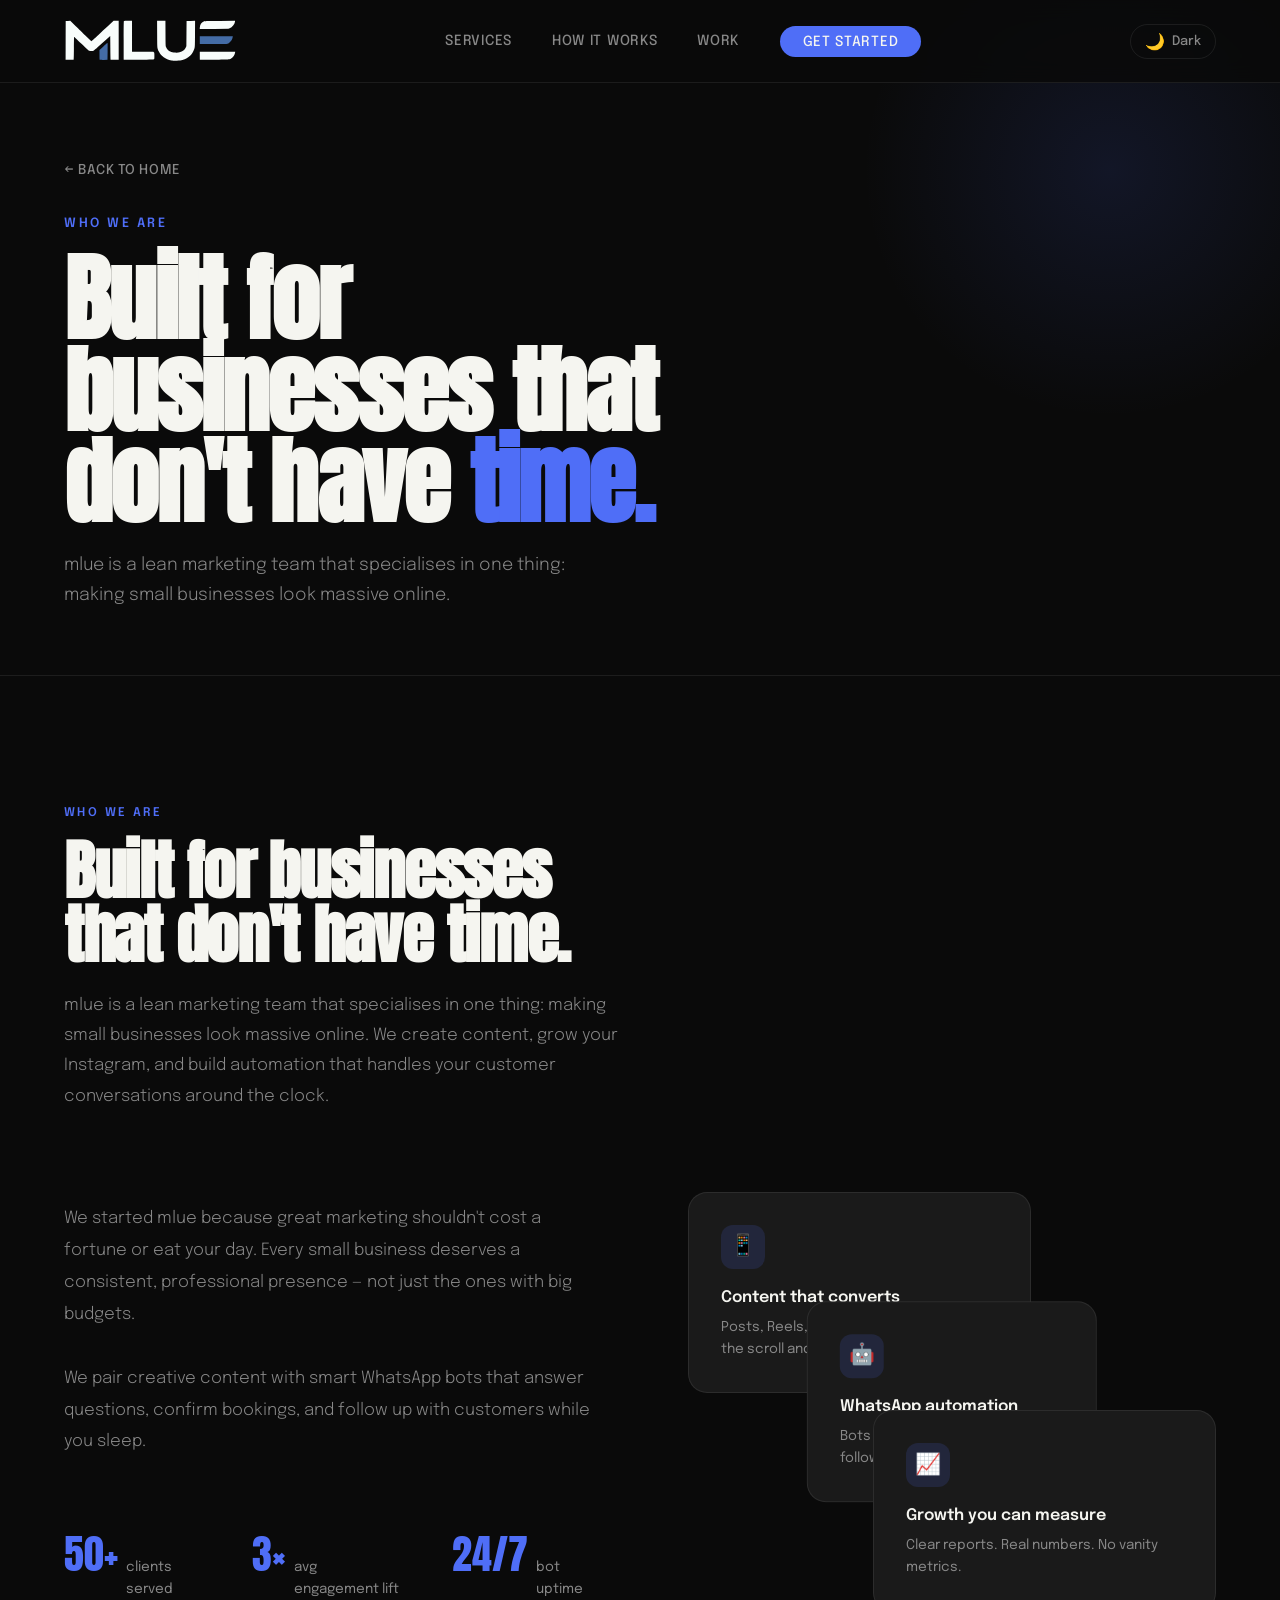
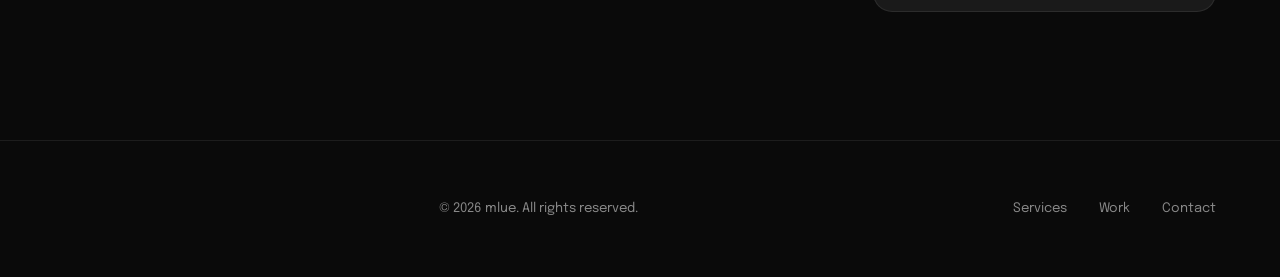
==== about.html @ 2f4639f9 "Add about page, split from home Add about page, split from home" ====
<!DOCTYPE html>
<html lang="en">
<head>
<meta charset="UTF-8">
<meta name="viewport" content="width=device-width, initial-scale=1.0">
<link rel="icon" type="image/svg+xml" href="[data-uri]">
<title>About — MLUE</title>
<style>

@import url('https://fonts.googleapis.com/css2?family=Anton&family=Epilogue:wght@300;400;500;600;700&display=swap');

*, *::before, *::after { box-sizing: border-box; margin: 0; padding: 0; }

:root {
  --bg: #0A0A0A;
  --blue: #4F6EF7;
  --blue-light: #7B93FF;
  --white: #F5F5F0;
  --grey: #888;
  --grey-dim: #1A1A1A;
  --border: rgba(255,255,255,0.08);
}

/* Light mode */
[data-theme="light"] {
  --bg: #F5F5F0;
  --blue: #3A5BD9;
  --blue-light: #5572F0;
  --white: #0A0A0A;
  --grey: #555;
  --grey-dim: #E8E8E2;
  --border: rgba(0,0,0,0.10);
}

/* Theme toggle button */
.theme-toggle {
  background: none;
  border: 1px solid var(--border);
  border-radius: 2rem;
  cursor: pointer;
  padding: 0.45rem 0.9rem;
  display: flex;
  align-items: center;
  gap: 0.4rem;
  color: var(--grey);
  font-size: 0.82rem;
  font-family: 'Epilogue', sans-serif;
  font-weight: 500;
  transition: all 0.2s;
  white-space: nowrap;
  flex-shrink: 0;
}
.theme-toggle:hover {
  color: var(--white);
  border-color: var(--grey);
}
.theme-toggle .toggle-icon { font-size: 1rem; }

html { scroll-behavior: smooth; }

body {
  background: var(--bg);
  color: var(--white);
  font-family: 'Epilogue', sans-serif;
  font-weight: 400;
  line-height: 1.6;
  overflow-x: hidden;
}

/* NAV */
nav {
  position: fixed; top: 0; left: 0; right: 0;
  z-index: 100;
  display: flex; align-items: center; justify-content: space-between;
  padding: 1.2rem 5vw;
  background: rgba(10,10,10,0.85);
  backdrop-filter: blur(12px);
  border-bottom: 1px solid var(--border);
  transition: all 0.3s;
}

.nav-logo {
  text-decoration: none;
  display: flex;
  align-items: center;
}

.nav-logo span { color: var(--blue); }

.logo-svg-wrap {
  height: 44px;
  width: auto;
  display: flex;
  align-items: center;
}

.logo-svg-wrap svg {
  height: 44px;
  width: auto;
  display: block;
}

/* Adapt logo color to theme */
[data-theme="light"] .logo-svg-wrap svg {
  color: #0A0A0A;
}

.nav-links {
  display: flex; gap: 2.5rem; list-style: none;
}

.nav-links a {
  color: var(--grey);
  text-decoration: none;
  font-size: 0.875rem;
  font-weight: 500;
  letter-spacing: 0.05em;
  text-transform: uppercase;
  transition: color 0.2s;
}

.nav-links a:hover { color: var(--white); }

.nav-cta {
  background: var(--blue);
  color: var(--white) !important;
  padding: 0.55rem 1.4rem;
  border-radius: 2rem;
  transition: background 0.2s, transform 0.2s !important;
}

.nav-cta:hover { background: var(--blue-light) !important; transform: translateY(-1px); }

/* HERO */
#hero {
  min-height: 100vh;
  display: flex; flex-direction: column;
  justify-content: center;
  padding: 0 5vw;
  padding-top: 6rem;
  position: relative;
  overflow: hidden;
}

.hero-eyebrow {
  font-size: 0.8rem;
  font-weight: 600;
  letter-spacing: 0.2em;
  text-transform: uppercase;
  color: var(--blue);
  margin-bottom: 1.5rem;
  opacity: 0;
  transform: translateY(20px);
  animation: fadeUp 0.6s 0.2s forwards;
}

.hero-title {
  font-family: 'Anton', sans-serif;
  font-size: clamp(4rem, 12vw, 10rem);
  line-height: 0.9;
  letter-spacing: -0.02em;
  margin-bottom: 2rem;
}

.hero-title .line {
  display: block;
  opacity: 0;
  transform: translateY(40px);
}

.hero-title .line:nth-child(1) { animation: fadeUp 0.7s 0.3s forwards; }
.hero-title .line:nth-child(2) { animation: fadeUp 0.7s 0.45s forwards; }
.hero-title .line:nth-child(3) { animation: fadeUp 0.7s 0.6s forwards; }

.hero-title .blue { color: var(--blue); }

.hero-sub {
  max-width: 480px;
  color: var(--grey);
  font-size: 1.1rem;
  font-weight: 300;
  line-height: 1.7;
  margin-bottom: 3rem;
  opacity: 0;
  transform: translateY(20px);
  animation: fadeUp 0.7s 0.75s forwards;
}

.hero-actions {
  display: flex; gap: 1rem; flex-wrap: wrap;
  opacity: 0;
  transform: translateY(20px);
  animation: fadeUp 0.7s 0.9s forwards;
}

.btn-primary {
  background: var(--blue);
  color: var(--white);
  padding: 1rem 2.2rem;
  border-radius: 3rem;
  text-decoration: none;
  font-weight: 600;
  font-size: 0.95rem;
  transition: background 0.2s, transform 0.2s, box-shadow 0.2s;
}

.btn-primary:hover {
  background: var(--blue-light);
  transform: translateY(-2px);
  box-shadow: 0 8px 30px rgba(79,110,247,0.4);
}

.btn-secondary {
  color: var(--white);
  padding: 1rem 2.2rem;
  border: 1px solid var(--border);
  border-radius: 3rem;
  text-decoration: none;
  font-weight: 500;
  font-size: 0.95rem;
  transition: border-color 0.2s, transform 0.2s;
}

.btn-secondary:hover { border-color: var(--grey); transform: translateY(-2px); }

/* HERO BG */
.hero-orb {
  position: absolute;
  width: 600px; height: 600px;
  border-radius: 50%;
  background: radial-gradient(circle, rgba(79,110,247,0.15) 0%, transparent 70%);
  top: -100px; right: -100px;
  pointer-events: none;
  animation: pulse 6s ease-in-out infinite;
}

.hero-orb2 {
  position: absolute;
  width: 400px; height: 400px;
  border-radius: 50%;
  background: radial-gradient(circle, rgba(79,110,247,0.08) 0%, transparent 70%);
  bottom: 100px; left: 10vw;
  pointer-events: none;
  animation: pulse 8s ease-in-out infinite reverse;
}

.hero-scroll {
  position: absolute;
  bottom: 2.5rem;
  left: 5vw;
  display: flex; align-items: center; gap: 0.75rem;
  color: var(--grey);
  font-size: 0.75rem;
  letter-spacing: 0.15em;
  text-transform: uppercase;
  opacity: 0;
  animation: fadeUp 0.7s 1.2s forwards;
}

.scroll-line {
  width: 40px; height: 1px;
  background: var(--grey);
  animation: scrollLine 2s 1.5s ease-in-out infinite;
}

/* TICKER */
.ticker-wrap {
  background: var(--blue);
  padding: 0.9rem 0;
  overflow: hidden;
  white-space: nowrap;
}

.ticker-inner {
  display: inline-flex;
  animation: ticker 25s linear infinite;
}

.ticker-inner span {
  font-family: 'Anton', sans-serif;
  font-size: 1rem;
  letter-spacing: 0.1em;
  text-transform: uppercase;
  padding: 0 3rem;
  color: var(--white);
}

.ticker-inner span.dot { color: rgba(255,255,255,0.4); padding: 0; }

/* SECTIONS SHARED */
section {
  padding: 8rem 5vw;
}

.section-label {
  font-size: 0.75rem;
  letter-spacing: 0.2em;
  text-transform: uppercase;
  color: var(--blue);
  font-weight: 600;
  margin-bottom: 1rem;
}

.section-title {
  font-family: 'Anton', sans-serif;
  font-size: clamp(2.5rem, 5vw, 4.5rem);
  line-height: 1;
  letter-spacing: -0.02em;
  margin-bottom: 1.5rem;
}

.section-sub {
  color: var(--grey);
  font-size: 1.05rem;
  font-weight: 300;
  max-width: 560px;
  line-height: 1.8;
}

/* ABOUT */
#about {
  border-top: 1px solid var(--border);
}

.about-grid {
  display: grid;
  grid-template-columns: 1fr 1fr;
  gap: 6rem;
  align-items: center;
  margin-top: 5rem;
}

.about-visual {
  position: relative;
  height: 420px;
}

.about-card {
  position: absolute;
  background: var(--grey-dim);
  border: 1px solid var(--border);
  border-radius: 1.2rem;
  padding: 2rem;
  transition: transform 0.3s;
}

.about-card:hover { transform: translateY(-4px); }

.about-card.card-1 { top: 0; left: 0; width: 65%; }
.about-card.card-2 { bottom: 0; right: 0; width: 65%; }
.about-card.card-3 { top: 50%; left: 50%; transform: translate(-50%, -50%); width: 55%; }

.card-icon {
  width: 44px; height: 44px;
  background: rgba(79,110,247,0.15);
  border-radius: 0.75rem;
  display: flex; align-items: center; justify-content: center;
  margin-bottom: 1rem;
  font-size: 1.3rem;
}

.card-title {
  font-weight: 600;
  font-size: 1rem;
  margin-bottom: 0.4rem;
}

.card-text {
  color: var(--grey);
  font-size: 0.85rem;
  line-height: 1.6;
}

.about-stat {
  display: flex; gap: 0.5rem; align-items: baseline;
  margin-top: 1rem;
}

.stat-num {
  font-family: 'Anton', sans-serif;
  font-size: 2.5rem;
  color: var(--blue);
}

.stat-label { color: var(--grey); font-size: 0.85rem; }

/* SERVICES */
#services {
  border-top: 1px solid var(--border);
  background: var(--grey-dim);
}

.services-grid {
  display: grid;
  grid-template-columns: repeat(3, 1fr);
  gap: 1.5px;
  margin-top: 4rem;
  border: 1.5px solid var(--border);
  border-radius: 1.5rem;
  overflow: hidden;
}

.service-card {
  background: var(--bg);
  padding: 3rem 2.5rem;
  border-right: 1px solid var(--border);
  border-bottom: 1px solid var(--border);
  transition: background 0.3s;
  cursor: default;
}

.service-card:hover { background: rgba(79,110,247,0.05); }
.service-card:nth-child(3n) { border-right: none; }
.service-card:nth-child(4), .service-card:nth-child(5), .service-card:nth-child(6) { border-bottom: none; }

.service-num {
  font-family: 'Anton', sans-serif;
  font-size: 1rem;
  color: var(--blue);
  margin-bottom: 1.5rem;
  opacity: 0.6;
}

.service-icon { font-size: 2rem; margin-bottom: 1.2rem; display: block; }

.service-title {
  font-weight: 700;
  font-size: 1.2rem;
  margin-bottom: 0.75rem;
  line-height: 1.3;
}

.service-desc {
  color: var(--grey);
  font-size: 0.9rem;
  line-height: 1.7;
}

.service-tag {
  display: inline-block;
  margin-top: 1.5rem;
  font-size: 0.75rem;
  color: var(--blue);
  font-weight: 600;
  letter-spacing: 0.08em;
  text-transform: uppercase;
  border: 1px solid rgba(79,110,247,0.3);
  padding: 0.3rem 0.8rem;
  border-radius: 2rem;
}

/* HOW IT WORKS */
#process {
  border-top: 1px solid var(--border);
}

.process-steps {
  margin-top: 5rem;
  display: flex;
  flex-direction: column;
  gap: 0;
}

.process-step {
  display: grid;
  grid-template-columns: 80px 1fr 1fr;
  gap: 3rem;
  align-items: start;
  padding: 3rem 0;
  border-bottom: 1px solid var(--border);
  transition: background 0.2s;
}

.process-step:hover { background: rgba(255,255,255,0.01); }

.step-num {
  font-family: 'Anton', sans-serif;
  font-size: 3.5rem;
  color: rgba(79,110,247,0.2);
  line-height: 1;
}

.step-title {
  font-weight: 700;
  font-size: 1.3rem;
  margin-bottom: 0.5rem;
  padding-top: 0.4rem;
}

.step-sub { color: var(--grey); font-size: 0.9rem; line-height: 1.7; }

/* PORTFOLIO */
#portfolio {
  border-top: 1px solid var(--border);
  background: var(--grey-dim);
}

.portfolio-grid {
  display: grid;
  grid-template-columns: 2fr 1fr;
  gap: 1.5rem;
  margin-top: 4rem;
}

.portfolio-grid .col-right {
  display: grid;
  grid-template-rows: 1fr 1fr;
  gap: 1.5rem;
}

.portfolio-item {
  border-radius: 1.2rem;
  overflow: hidden;
  position: relative;
  cursor: pointer;
  background: var(--bg);
  border: 1px solid var(--border);
}

.portfolio-item .inner {
  padding: 2.5rem;
  height: 100%;
  display: flex;
  flex-direction: column;
  justify-content: flex-end;
  min-height: 280px;
}

.portfolio-item.big .inner { min-height: 400px; }

.portfolio-bg {
  position: absolute;
  inset: 0;
  background: linear-gradient(135deg, rgba(79,110,247,0.12) 0%, transparent 60%);
  transition: opacity 0.3s;
}

.portfolio-item:hover .portfolio-bg { opacity: 1.5; }

.portfolio-tag {
  font-size: 0.72rem;
  letter-spacing: 0.15em;
  text-transform: uppercase;
  color: var(--blue);
  font-weight: 600;
  margin-bottom: 0.75rem;
  position: relative;
}

.portfolio-name {
  font-weight: 700;
  font-size: 1.25rem;
  position: relative;
  line-height: 1.3;
}

.portfolio-name-sm {
  font-weight: 600;
  font-size: 1rem;
  position: relative;
  line-height: 1.3;
}

.portfolio-result {
  margin-top: 0.5rem;
  color: var(--grey);
  font-size: 0.85rem;
  position: relative;
}

.emoji-bg {
  position: absolute;
  top: 2rem; right: 2rem;
  font-size: 4rem;
  opacity: 0.15;
  transition: opacity 0.3s, transform 0.3s;
}

.portfolio-item:hover .emoji-bg { opacity: 0.25; transform: scale(1.1) rotate(-5deg); }

/* TESTIMONIALS */
#testimonials {
  border-top: 1px solid var(--border);
}

.testimonials-grid {
  display: grid;
  grid-template-columns: repeat(3, 1fr);
  gap: 1.5rem;
  margin-top: 4rem;
}

.testimonial-card {
  background: var(--grey-dim);
  border: 1px solid var(--border);
  border-radius: 1.2rem;
  padding: 2.5rem;
  transition: transform 0.3s, border-color 0.3s;
}

.testimonial-card:hover {
  transform: translateY(-4px);
  border-color: rgba(79,110,247,0.3);
}

.stars { color: var(--blue); font-size: 1.1rem; margin-bottom: 1.5rem; letter-spacing: 0.1em; }

.testimonial-text {
  color: var(--white);
  font-size: 0.95rem;
  line-height: 1.8;
  margin-bottom: 2rem;
  font-weight: 300;
}

.testimonial-author { display: flex; align-items: center; gap: 1rem; }

.author-avatar {
  width: 44px; height: 44px;
  border-radius: 50%;
  background: rgba(79,110,247,0.2);
  display: flex; align-items: center; justify-content: center;
  font-size: 1.1rem;
  font-weight: 700;
  color: var(--blue);
  font-family: 'Anton', sans-serif;
  flex-shrink: 0;
}

.author-name { font-weight: 600; font-size: 0.9rem; }
.author-biz { color: var(--grey); font-size: 0.8rem; }

/* CTA */
#cta {
  border-top: 1px solid var(--border);
  background: var(--grey-dim);
  text-align: center;
  padding: 10rem 5vw;
}

.cta-title {
  font-family: 'Anton', sans-serif;
  font-size: clamp(3rem, 7vw, 6.5rem);
  line-height: 0.95;
  letter-spacing: -0.02em;
  margin-bottom: 2rem;
}

.cta-title .blue { color: var(--blue); }

.cta-sub {
  color: var(--grey);
  font-size: 1.1rem;
  max-width: 480px;
  margin: 0 auto 3rem;
  line-height: 1.7;
  font-weight: 300;
}

.cta-actions { display: flex; gap: 1rem; justify-content: center; flex-wrap: wrap; }

/* CONTACT STRIP */
#contact {
  border-top: 1px solid var(--border);
  display: grid;
  grid-template-columns: 1fr 1fr 1fr;
  gap: 0;
  padding: 0;
}

.contact-item {
  padding: 3.5rem 5vw;
  border-right: 1px solid var(--border);
  transition: background 0.2s;
  text-decoration: none;
  color: inherit;
  display: block;
}

.contact-item:hover { background: rgba(79,110,247,0.05); }
.contact-item:last-child { border-right: none; }

.contact-label {
  font-size: 0.72rem;
  letter-spacing: 0.2em;
  text-transform: uppercase;
  color: var(--grey);
  font-weight: 600;
  margin-bottom: 0.75rem;
}

.contact-val {
  font-size: 1.1rem;
  font-weight: 600;
  color: var(--white);
  transition: color 0.2s;
}

.contact-item:hover .contact-val { color: var(--blue); }

/* FOOTER */
footer {
  padding: 3rem 5vw;
  border-top: 1px solid var(--border);
  display: flex;
  justify-content: space-between;
  align-items: center;
  flex-wrap: wrap;
  gap: 1rem;
}

.footer-logo {
  display: flex;
  align-items: center;
}

.footer-copy { color: var(--grey); font-size: 0.82rem; }

.footer-links { display: flex; gap: 2rem; }

.footer-links a {
  color: var(--grey);
  text-decoration: none;
  font-size: 0.82rem;
  transition: color 0.2s;
}

.footer-links a:hover { color: var(--white); }

/* ANIMATIONS */
@keyframes fadeUp {
  to { opacity: 1; transform: translateY(0); }
}

@keyframes pulse {
  0%, 100% { transform: scale(1); opacity: 1; }
  50% { transform: scale(1.05); opacity: 0.7; }
}

@keyframes ticker {
  0% { transform: translateX(0); }
  100% { transform: translateX(-50%); }
}

@keyframes scrollLine {
  0%, 100% { width: 40px; opacity: 1; }
  50% { width: 70px; opacity: 0.5; }
}

/* SCROLL REVEAL */
.reveal {
  opacity: 0;
  transform: translateY(30px);
  transition: opacity 0.7s ease, transform 0.7s ease;
}

.reveal.visible {
  opacity: 1;
  transform: translateY(0);
}

.reveal-delay-1 { transition-delay: 0.1s; }
.reveal-delay-2 { transition-delay: 0.2s; }
.reveal-delay-3 { transition-delay: 0.3s; }
.reveal-delay-4 { transition-delay: 0.4s; }

/* MOBILE */
@media (max-width: 768px) {
  .nav-links { display: none; }
  .about-grid { grid-template-columns: 1fr; }
  .about-visual { display: none; }
  .services-grid { grid-template-columns: 1fr; }
  .service-card { border-right: none; }
  .process-step { grid-template-columns: 50px 1fr; }
  .process-step > div:last-child { display: none; }
  .portfolio-grid { grid-template-columns: 1fr; }
  .testimonials-grid { grid-template-columns: 1fr; }
  #contact { grid-template-columns: 1fr; }
  .contact-item { border-right: none; border-bottom: 1px solid var(--border); }
  footer { flex-direction: column; align-items: flex-start; }
}


/* About page hero */
.about-page-hero {
  min-height: 40vh;
  display: flex;
  flex-direction: column;
  justify-content: center;
  padding: 10rem 5vw 4rem;
  position: relative;
  overflow: hidden;
}
.about-page-hero .hero-orb {
  position: absolute;
  width: 500px; height: 500px;
  border-radius: 50%;
  background: radial-gradient(circle, rgba(79,110,247,0.12) 0%, transparent 70%);
  top: -80px; right: -80px;
  pointer-events: none;
  animation: pulse 6s ease-in-out infinite;
}
.about-page-eyebrow {
  font-size: 0.8rem;
  font-weight: 600;
  letter-spacing: 0.2em;
  text-transform: uppercase;
  color: var(--blue);
  margin-bottom: 1.2rem;
}
.about-page-title {
  font-family: 'Anton', sans-serif;
  font-size: clamp(3rem, 8vw, 6rem);
  line-height: 0.95;
  letter-spacing: -0.02em;
  margin-bottom: 1.5rem;
}
.about-page-sub {
  color: var(--grey);
  font-size: 1.1rem;
  font-weight: 300;
  max-width: 520px;
  line-height: 1.7;
}
/* Back link */
.back-link {
  display: inline-flex;
  align-items: center;
  gap: 0.5rem;
  color: var(--grey);
  font-size: 0.85rem;
  font-weight: 500;
  text-decoration: none;
  letter-spacing: 0.04em;
  text-transform: uppercase;
  transition: color 0.2s;
  margin-bottom: 2rem;
}
.back-link:hover { color: var(--white); }

</style>
</head>
<body>

<!-- NAV -->
<nav>
  <a href="index.html" class="nav-logo"><div class="logo-svg-wrap"><svg style="color:#f8fdfb;" xmlns="http://www.w3.org/2000/svg" xmlns:xlink="http://www.w3.org/1999/xlink" zoomAndPan="magnify" viewBox="88 468 634 162" preserveAspectRatio="xMidYMid meet" version="1.0"><path fill="currentColor" d="M 483.695312 620.753906 C 461.484375 616.179688 445.511719 604.699219 437.359375 587.480469 C 431.121094 574.417969 431.285156 576.332031 430.953125 522.84375 L 430.703125 474.761719 L 461.484375 474.761719 L 461.734375 520.761719 C 461.980469 564.105469 462.148438 566.933594 463.644531 570.675781 C 467.304688 579.578125 474.460938 586.398438 483.363281 589.5625 C 490.683594 592.140625 506.65625 592.804688 513.5625 590.808594 C 525.207031 587.480469 532.113281 582.070312 536.355469 573.007812 L 538.519531 568.347656 L 538.933594 521.757812 L 539.347656 475.171875 L 554.988281 474.921875 L 570.628906 474.757812 L 570.382812 522.757812 C 570.050781 569.675781 570.050781 571.003906 568.21875 576.914062 C 561.644531 598.625 547.503906 612.1875 524.292969 619.171875 C 517.808594 621.085938 515.144531 621.417969 503.164062 621.667969 C 493.597656 621.835938 487.6875 621.585938 483.699219 620.753906 Z M 483.695312 620.753906 " fill-opacity="1" fill-rule="nonzero"/><path fill="currentColor" d="M 108.175781 618.011719 L 93.867188 617.84375 L 94.03125 546.46875 L 94.28125 475.175781 L 102.683594 474.925781 L 111.003906 474.679688 L 126.808594 489.902344 C 135.460938 498.21875 152.933594 515.109375 165.574219 527.421875 L 188.703125 549.796875 L 190.949219 547.964844 C 192.277344 546.96875 201.84375 538.230469 212.410156 528.5 C 222.890625 518.765625 240.359375 502.628906 251.09375 492.726562 L 270.644531 474.761719 L 289.363281 474.761719 L 289.363281 617.84375 L 274.804688 617.84375 C 266.820312 617.84375 259.996094 617.925781 259.664062 618.09375 C 259.25 618.175781 258.832031 598.542969 258.582031 574.417969 L 258.167969 530.660156 L 240.699219 546.46875 C 206.59375 577.414062 199.9375 583.15625 196.609375 584.652344 C 192.199219 586.648438 185.128906 586.648438 180.554688 584.570312 C 178.222656 583.492188 168.742188 574.921875 151.355469 557.949219 C 137.210938 544.222656 125.398438 532.992188 125.148438 532.992188 C 124.902344 532.992188 124.570312 552.125 124.484375 575.585938 C 124.316406 603.203125 123.902344 618.175781 123.402344 618.175781 C 122.988281 618.257812 116.082031 618.175781 108.179688 618.011719 Z M 108.175781 618.011719 " fill-opacity="1" fill-rule="nonzero"/><path fill="currentColor" d="M 307.996094 617.929688 C 307.832031 617.761719 307.664062 585.902344 307.664062 547.132812 C 307.664062 493.480469 307.910156 476.507812 308.664062 475.757812 C 309.328125 475.09375 313.988281 474.761719 324.050781 474.761719 L 338.445312 474.761719 L 338.445312 588.730469 L 416.726562 588.730469 L 418.722656 590.808594 C 420.71875 592.71875 420.800781 593.21875 420.800781 603.953125 C 420.800781 613.601562 420.632812 615.265625 419.300781 616.429688 C 417.972656 617.597656 412.066406 617.761719 363.066406 618.011719 C 332.953125 618.175781 308.160156 618.09375 307.992188 617.929688 Z M 307.996094 617.929688 " fill-opacity="1" fill-rule="nonzero"/><path fill="currentColor" d="M 588.347656 617.929688 C 588.179688 617.761719 588.015625 611.109375 588.015625 603.121094 L 588.015625 588.730469 L 718.371094 588.730469 L 717.625 593.054688 C 716.125 601.042969 711.300781 608.445312 704.644531 612.855469 C 697.160156 617.847656 697.324219 617.761719 640.589844 618.015625 C 612.054688 618.179688 588.511719 618.097656 588.347656 617.933594 Z M 588.347656 617.929688 " fill-opacity="1" fill-rule="nonzero"/><path fill="currentColor" d="M 588.179688 498.300781 C 588.761719 488.320312 593.585938 481 602.15625 476.925781 C 605.820312 475.179688 606.898438 475.179688 661.972656 474.925781 L 718.042969 474.679688 L 717.542969 478.507812 C 716.210938 487.824219 707.476562 498.558594 697.992188 502.382812 L 693.25 504.292969 L 640.507812 504.542969 L 587.765625 504.789062 Z M 588.179688 498.300781 " fill-opacity="1" fill-rule="nonzero"/><path fill="#446ca6" d="M 219.234375 618.175781 C 218.902344 617.84375 218.652344 609.609375 218.652344 599.957031 L 218.652344 582.324219 L 227.136719 574.503906 C 241.863281 560.859375 247.101562 556.285156 248.101562 556.285156 C 248.765625 556.285156 248.933594 564.601562 248.601562 587.230469 L 248.1875 618.261719 L 233.960938 618.511719 C 226.222656 618.589844 219.570312 618.429688 219.238281 618.175781 Z M 219.234375 618.175781 " fill-opacity="1" fill-rule="nonzero"/><path fill="#446ca6" d="M 588.015625 545.882812 L 588.015625 531.328125 L 709.636719 531.328125 L 709.058594 535.320312 C 708.808594 537.484375 707.644531 541.226562 706.480469 543.722656 C 703.816406 549.546875 695.332031 557.949219 690.503906 559.445312 C 687.925781 560.195312 674.699219 560.445312 637.511719 560.445312 L 588.015625 560.445312 Z M 588.015625 545.882812 " fill-opacity="1" fill-rule="nonzero"/></svg></div></a>
  <ul class="nav-links">
    <li><a href="index.html#services">Services</a></li>
    <li><a href="index.html#process">How it works</a></li>
    <li><a href="index.html#portfolio">Work</a></li>
    <li><a href="index.html#contact" class="nav-cta">Get started</a></li>
  </ul>
  <button class="theme-toggle" onclick="toggleTheme()" id="themeToggle">
    <span class="toggle-icon">🌙</span><span class="toggle-label">Dark</span>
  </button>
</nav>

<!-- ABOUT PAGE HERO -->
<div class="about-page-hero">
  <div class="hero-orb"></div>
  <a href="index.html" class="back-link">← Back to home</a>
  <p class="about-page-eyebrow">Who we are</p>
  <h1 class="about-page-title">Built for<br>businesses that<br>don't have <span style="color:var(--blue)">time.</span></h1>
  <p class="about-page-sub">mlue is a lean marketing team that specialises in one thing: making small businesses look massive online.</p>
</div>

<!-- ABOUT CONTENT -->
<section id="about">
  <p class="section-label reveal">Who we are</p>
  <h2 class="section-title reveal reveal-delay-1">Built for businesses<br>that don't have time.</h2>
  <p class="section-sub reveal reveal-delay-2">mlue is a lean marketing team that specialises in one thing: making small businesses look massive online. We create content, grow your Instagram, and build automation that handles your customer conversations around the clock.</p>

  <div class="about-grid">
    <div class="about-text reveal">
      <p style="color: var(--grey); line-height: 1.9; font-weight: 300; font-size: 1.05rem; margin-bottom: 2rem;">We started mlue because great marketing shouldn't cost a fortune or eat your day. Every small business deserves a consistent, professional presence — not just the ones with big budgets.</p>
      <p style="color: var(--grey); line-height: 1.9; font-weight: 300; font-size: 1.05rem;">We pair creative content with smart WhatsApp bots that answer questions, confirm bookings, and follow up with customers while you sleep.</p>
      <div style="display: flex; gap: 3rem; margin-top: 3rem;">
        <div class="about-stat">
          <span class="stat-num">50+</span>
          <span class="stat-label">clients served</span>
        </div>
        <div class="about-stat">
          <span class="stat-num">3×</span>
          <span class="stat-label">avg engagement lift</span>
        </div>
        <div class="about-stat">
          <span class="stat-num">24/7</span>
          <span class="stat-label">bot uptime</span>
        </div>
      </div>
    </div>

    <div class="about-visual reveal reveal-delay-2">
      <div class="about-card card-1">
        <div class="card-icon">📱</div>
        <div class="card-title">Content that converts</div>
        <div class="card-text">Posts, Reels, and Stories crafted to stop the scroll and drive real action.</div>
      </div>
      <div class="about-card card-3">
        <div class="card-icon">🤖</div>
        <div class="card-title">WhatsApp automation</div>
        <div class="card-text">Bots that book, answer, and follow up — automatically.</div>
      </div>
      <div class="about-card card-2">
        <div class="card-icon">📈</div>
        <div class="card-title">Growth you can measure</div>
        <div class="card-text">Clear reports. Real numbers. No vanity metrics.</div>
      </div>
    </div>
  </div>
</section>

<!-- FOOTER -->
<footer>
  <div class="footer-logo"><div style="height:40px;width:auto;display:flex;align-items:center;color:var(--white)">
    <a href="index.html" style="display:flex;align-items:center;">
      <svg style="color:#f8fdfb;" xmlns="http://www.w3.org/2000/svg" xmlns:xlink="http://www.w3.org/1999/xlink" zoomAndPan="magnify" viewBox="88 468 634 162" preserveAspectRatio="xMidYMid meet" version="1.0"><path fill="currentColor" d="M 483.695312 620.753906 C 461.484375 616.179688 445.511719 604.699219 437.359375 587.480469 C 431.121094 574.417969 431.285156 576.332031 430.953125 522.84375 L 430.703125 474.761719 L 461.484375 474.761719 L 461.734375 520.761719 C 461.980469 564.105469 462.148438 566.933594 463.644531 570.675781 C 467.304688 579.578125 474.460938 586.398438 483.363281 589.5625 C 490.683594 592.140625 506.65625 592.804688 513.5625 590.808594 C 525.207031 587.480469 532.113281 582.070312 536.355469 573.007812 L 538.519531 568.347656 L 538.933594 521.757812 L 539.347656 475.171875 L 554.988281 474.921875 L 570.628906 474.757812 L 570.382812 522.757812 C 570.050781 569.675781 570.050781 571.003906 568.21875 576.914062 C 561.644531 598.625 547.503906 612.1875 524.292969 619.171875 C 517.808594 621.085938 515.144531 621.417969 503.164062 621.667969 C 493.597656 621.835938 487.6875 621.585938 483.699219 620.753906 Z M 483.695312 620.753906 " fill-opacity="1" fill-rule="nonzero"/><path fill="currentColor" d="M 108.175781 618.011719 L 93.867188 617.84375 L 94.03125 546.46875 L 94.28125 475.175781 L 102.683594 474.925781 L 111.003906 474.679688 L 126.808594 489.902344 C 135.460938 498.21875 152.933594 515.109375 165.574219 527.421875 L 188.703125 549.796875 L 190.949219 547.964844 C 192.277344 546.96875 201.84375 538.230469 212.410156 528.5 C 222.890625 518.765625 240.359375 502.628906 251.09375 492.726562 L 270.644531 474.761719 L 289.363281 474.761719 L 289.363281 617.84375 L 274.804688 617.84375 C 266.820312 617.84375 259.996094 617.925781 259.664062 618.09375 C 259.25 618.175781 258.832031 598.542969 258.582031 574.417969 L 258.167969 530.660156 L 240.699219 546.46875 C 206.59375 577.414062 199.9375 583.15625 196.609375 584.652344 C 192.199219 586.648438 185.128906 586.648438 180.554688 584.570312 C 178.222656 583.492188 168.742188 574.921875 151.355469 557.949219 C 137.210938 544.222656 125.398438 532.992188 125.148438 532.992188 C 124.902344 532.992188 124.570312 552.125 124.484375 575.585938 C 124.316406 603.203125 123.902344 618.175781 123.402344 618.175781 C 122.988281 618.257812 116.082031 618.175781 108.179688 618.011719 Z M 108.175781 618.011719 " fill-opacity="1" fill-rule="nonzero"/><path fill="currentColor" d="M 307.996094 617.929688 C 307.832031 617.761719 307.664062 585.902344 307.664062 547.132812 C 307.664062 493.480469 307.910156 476.507812 308.664062 475.757812 C 309.328125 475.09375 313.988281 474.761719 324.050781 474.761719 L 338.445312 474.761719 L 338.445312 588.730469 L 416.726562 588.730469 L 418.722656 590.808594 C 420.71875 592.71875 420.800781 593.21875 420.800781 603.953125 C 420.800781 613.601562 420.632812 615.265625 419.300781 616.429688 C 417.972656 617.597656 412.066406 617.761719 363.066406 618.011719 C 332.953125 618.175781 308.160156 618.09375 307.992188 617.929688 Z M 307.996094 617.929688 " fill-opacity="1" fill-rule="nonzero"/><path fill="currentColor" d="M 588.347656 617.929688 C 588.179688 617.761719 588.015625 611.109375 588.015625 603.121094 L 588.015625 588.730469 L 718.371094 588.730469 L 717.625 593.054688 C 716.125 601.042969 711.300781 608.445312 704.644531 612.855469 C 697.160156 617.847656 697.324219 617.761719 640.589844 618.015625 C 612.054688 618.179688 588.511719 618.097656 588.347656 617.933594 Z M 588.347656 617.929688 " fill-opacity="1" fill-rule="nonzero"/><path fill="currentColor" d="M 588.179688 498.300781 C 588.761719 488.320312 593.585938 481 602.15625 476.925781 C 605.820312 475.179688 606.898438 475.179688 661.972656 474.925781 L 718.042969 474.679688 L 717.542969 478.507812 C 716.210938 487.824219 707.476562 498.558594 697.992188 502.382812 L 693.25 504.292969 L 640.507812 504.542969 L 587.765625 504.789062 Z M 588.179688 498.300781 " fill-opacity="1" fill-rule="nonzero"/><path fill="#446ca6" d="M 219.234375 618.175781 C 218.902344 617.84375 218.652344 609.609375 218.652344 599.957031 L 218.652344 582.324219 L 227.136719 574.503906 C 241.863281 560.859375 247.101562 556.285156 248.101562 556.285156 C 248.765625 556.285156 248.933594 564.601562 248.601562 587.230469 L 248.1875 618.261719 L 233.960938 618.511719 C 226.222656 618.589844 219.570312 618.429688 219.238281 618.175781 Z M 219.234375 618.175781 " fill-opacity="1" fill-rule="nonzero"/><path fill="#446ca6" d="M 588.015625 545.882812 L 588.015625 531.328125 L 709.636719 531.328125 L 709.058594 535.320312 C 708.808594 537.484375 707.644531 541.226562 706.480469 543.722656 C 703.816406 549.546875 695.332031 557.949219 690.503906 559.445312 C 687.925781 560.195312 674.699219 560.445312 637.511719 560.445312 L 588.015625 560.445312 Z M 588.015625 545.882812 " fill-opacity="1" fill-rule="nonzero"/></svg>
    </a>
  </div></div>
  <div class="footer-copy">© 2026 mlue. All rights reserved.</div>
  <div class="footer-links">
    <a href="index.html#services">Services</a>
    <a href="index.html#portfolio">Work</a>
    <a href="index.html#contact">Contact</a>
  </div>
</footer>

<script>

// Scroll reveal
const observer = new IntersectionObserver((entries) => {
  entries.forEach(entry => {
    if (entry.isIntersecting) {
      entry.target.classList.add('visible');
    }
  });
}, { threshold: 0.1, rootMargin: '0px 0px -50px 0px' });

document.querySelectorAll('.reveal').forEach(el => observer.observe(el));

// Nav scroll effect
window.addEventListener('scroll', () => {
  const nav = document.querySelector('nav');
  if (window.scrollY > 50) {
    nav.style.borderBottomColor = 'rgba(255,255,255,0.12)';
  } else {
    nav.style.borderBottomColor = 'rgba(255,255,255,0.08)';
  }
});

// Smooth anchor clicks
document.querySelectorAll('a[href^="#"]').forEach(a => {
  a.addEventListener('click', e => {
    const target = document.querySelector(a.getAttribute('href'));
    if (target) {
      e.preventDefault();
      target.scrollIntoView({ behavior: 'smooth', block: 'start' });
    }
  });
});

// Theme toggle
function toggleTheme() {
  const html = document.documentElement;
  const btn = document.getElementById('themeToggle');
  const icon = btn.querySelector('.toggle-icon');
  const label = btn.querySelector('.toggle-label');
  if (html.getAttribute('data-theme') === 'light') {
    html.removeAttribute('data-theme');
    icon.textContent = '🌙';
    label.textContent = 'Dark';
    localStorage.setItem('theme', 'dark');
  } else {
    html.setAttribute('data-theme', 'light');
    icon.textContent = '☀️';
    label.textContent = 'Light';
    localStorage.setItem('theme', 'light');
  }
}

// Load saved theme
(function() {
  const saved = localStorage.getItem('theme');
  if (saved === 'light') {
    document.documentElement.setAttribute('data-theme', 'light');
    const btn = document.getElementById('themeToggle');
    if (btn) {
      btn.querySelector('.toggle-icon').textContent = '☀️';
      btn.querySelector('.toggle-label').textContent = 'Light';
    }
  }
})();

</script>
</body>
</html>
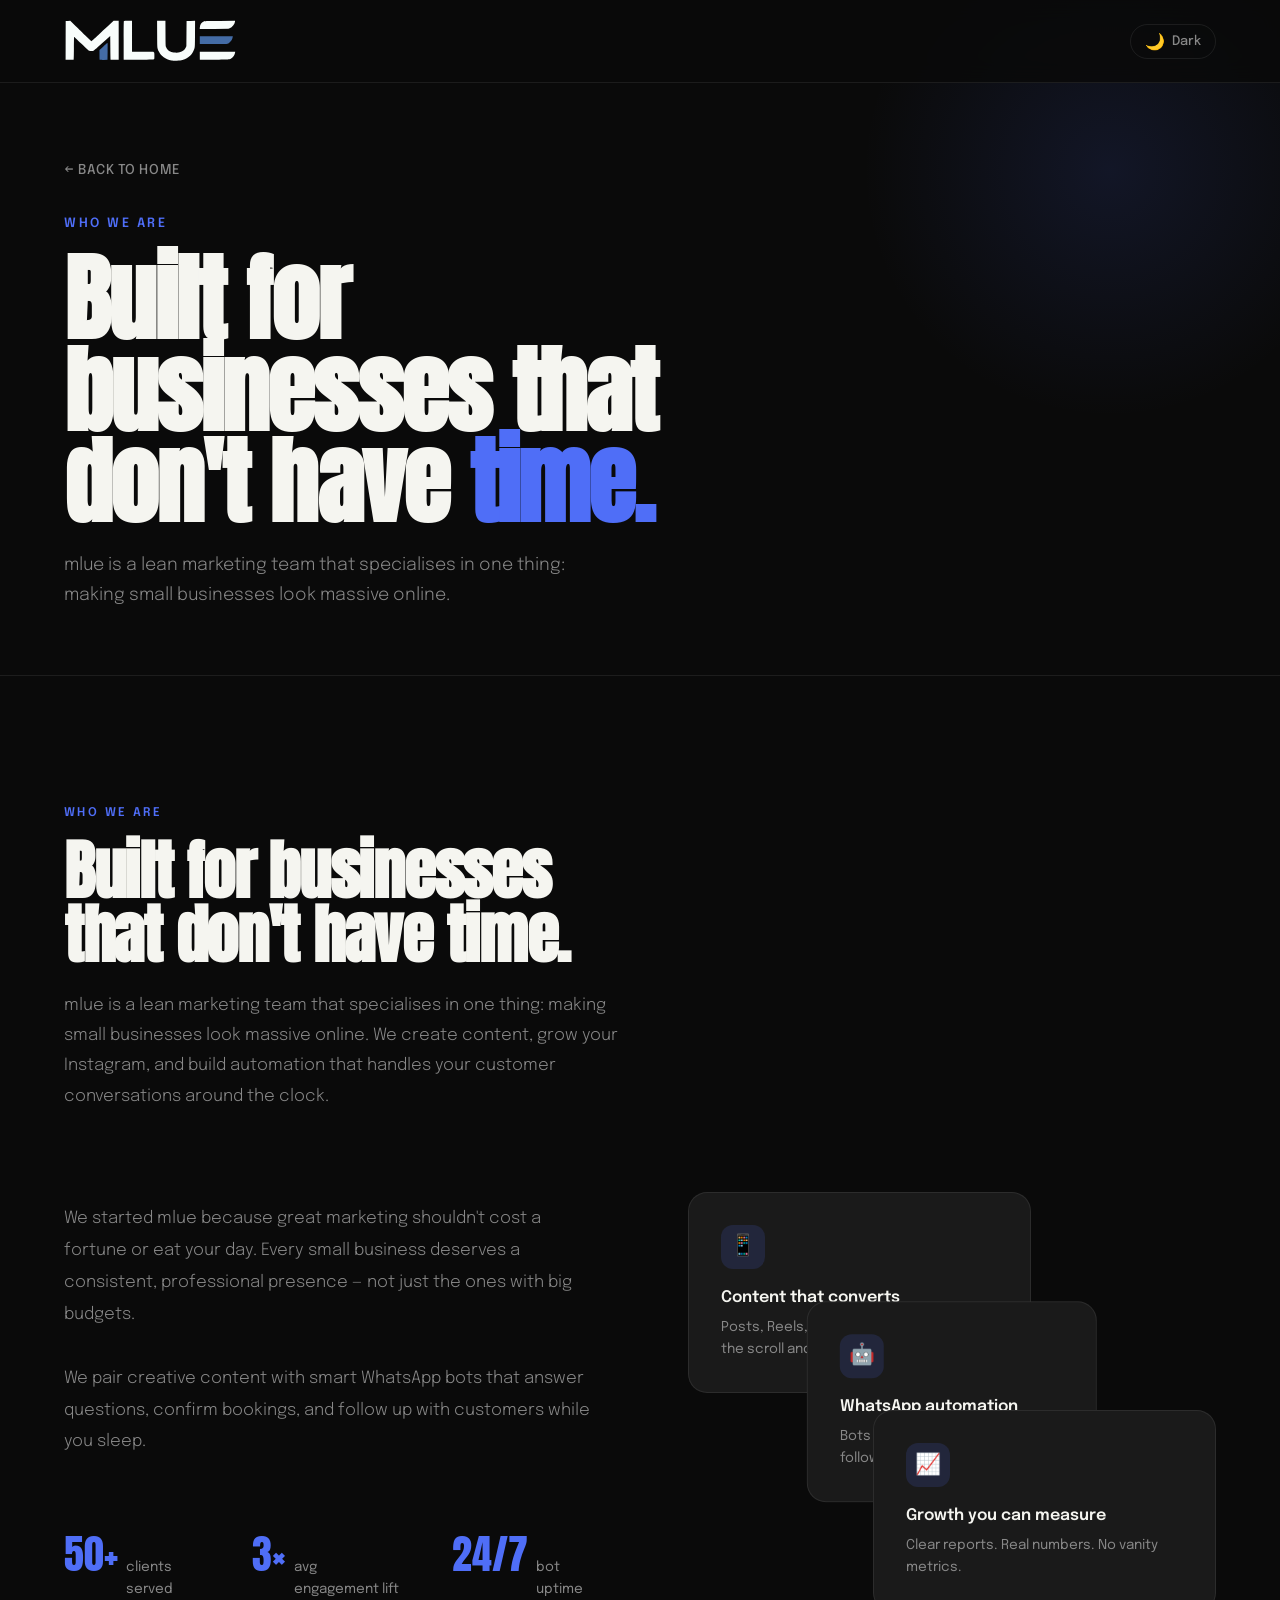
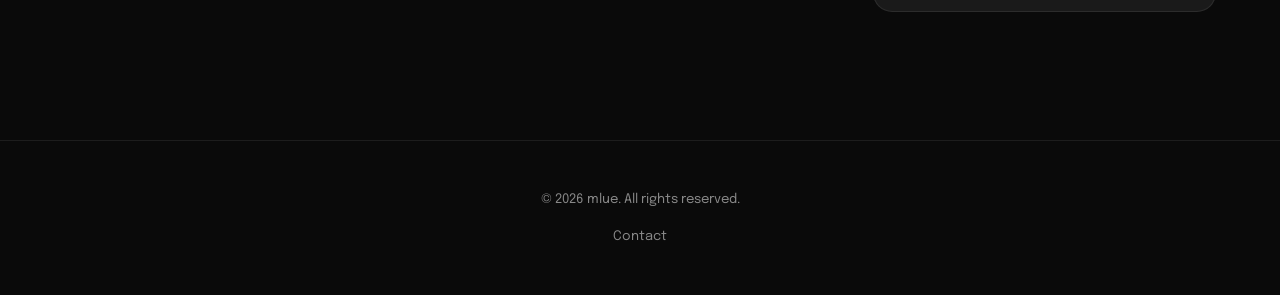
==== commit 75e738df: "Add about page, split from home Add about page, split from home" ====
--- a/about.html
+++ b/about.html
@@ -703,15 +703,11 @@
   padding: 3rem 5vw;
   border-top: 1px solid var(--border);
   display: flex;
-  justify-content: space-between;
+  flex-direction: column;
+  justify-content: center;
   align-items: center;
-  flex-wrap: wrap;
   gap: 1rem;
-}
-
-.footer-logo {
-  display: flex;
-  align-items: center;
+  text-align: center;
 }
 
 .footer-copy { color: var(--grey); font-size: 0.82rem; }
@@ -845,12 +841,6 @@
 <!-- NAV -->
 <nav>
   <a href="index.html" class="nav-logo"><div class="logo-svg-wrap"><svg style="color:#f8fdfb;" xmlns="http://www.w3.org/2000/svg" xmlns:xlink="http://www.w3.org/1999/xlink" zoomAndPan="magnify" viewBox="88 468 634 162" preserveAspectRatio="xMidYMid meet" version="1.0"><path fill="currentColor" d="M 483.695312 620.753906 C 461.484375 616.179688 445.511719 604.699219 437.359375 587.480469 C 431.121094 574.417969 431.285156 576.332031 430.953125 522.84375 L 430.703125 474.761719 L 461.484375 474.761719 L 461.734375 520.761719 C 461.980469 564.105469 462.148438 566.933594 463.644531 570.675781 C 467.304688 579.578125 474.460938 586.398438 483.363281 589.5625 C 490.683594 592.140625 506.65625 592.804688 513.5625 590.808594 C 525.207031 587.480469 532.113281 582.070312 536.355469 573.007812 L 538.519531 568.347656 L 538.933594 521.757812 L 539.347656 475.171875 L 554.988281 474.921875 L 570.628906 474.757812 L 570.382812 522.757812 C 570.050781 569.675781 570.050781 571.003906 568.21875 576.914062 C 561.644531 598.625 547.503906 612.1875 524.292969 619.171875 C 517.808594 621.085938 515.144531 621.417969 503.164062 621.667969 C 493.597656 621.835938 487.6875 621.585938 483.699219 620.753906 Z M 483.695312 620.753906 " fill-opacity="1" fill-rule="nonzero"/><path fill="currentColor" d="M 108.175781 618.011719 L 93.867188 617.84375 L 94.03125 546.46875 L 94.28125 475.175781 L 102.683594 474.925781 L 111.003906 474.679688 L 126.808594 489.902344 C 135.460938 498.21875 152.933594 515.109375 165.574219 527.421875 L 188.703125 549.796875 L 190.949219 547.964844 C 192.277344 546.96875 201.84375 538.230469 212.410156 528.5 C 222.890625 518.765625 240.359375 502.628906 251.09375 492.726562 L 270.644531 474.761719 L 289.363281 474.761719 L 289.363281 617.84375 L 274.804688 617.84375 C 266.820312 617.84375 259.996094 617.925781 259.664062 618.09375 C 259.25 618.175781 258.832031 598.542969 258.582031 574.417969 L 258.167969 530.660156 L 240.699219 546.46875 C 206.59375 577.414062 199.9375 583.15625 196.609375 584.652344 C 192.199219 586.648438 185.128906 586.648438 180.554688 584.570312 C 178.222656 583.492188 168.742188 574.921875 151.355469 557.949219 C 137.210938 544.222656 125.398438 532.992188 125.148438 532.992188 C 124.902344 532.992188 124.570312 552.125 124.484375 575.585938 C 124.316406 603.203125 123.902344 618.175781 123.402344 618.175781 C 122.988281 618.257812 116.082031 618.175781 108.179688 618.011719 Z M 108.175781 618.011719 " fill-opacity="1" fill-rule="nonzero"/><path fill="currentColor" d="M 307.996094 617.929688 C 307.832031 617.761719 307.664062 585.902344 307.664062 547.132812 C 307.664062 493.480469 307.910156 476.507812 308.664062 475.757812 C 309.328125 475.09375 313.988281 474.761719 324.050781 474.761719 L 338.445312 474.761719 L 338.445312 588.730469 L 416.726562 588.730469 L 418.722656 590.808594 C 420.71875 592.71875 420.800781 593.21875 420.800781 603.953125 C 420.800781 613.601562 420.632812 615.265625 419.300781 616.429688 C 417.972656 617.597656 412.066406 617.761719 363.066406 618.011719 C 332.953125 618.175781 308.160156 618.09375 307.992188 617.929688 Z M 307.996094 617.929688 " fill-opacity="1" fill-rule="nonzero"/><path fill="currentColor" d="M 588.347656 617.929688 C 588.179688 617.761719 588.015625 611.109375 588.015625 603.121094 L 588.015625 588.730469 L 718.371094 588.730469 L 717.625 593.054688 C 716.125 601.042969 711.300781 608.445312 704.644531 612.855469 C 697.160156 617.847656 697.324219 617.761719 640.589844 618.015625 C 612.054688 618.179688 588.511719 618.097656 588.347656 617.933594 Z M 588.347656 617.929688 " fill-opacity="1" fill-rule="nonzero"/><path fill="currentColor" d="M 588.179688 498.300781 C 588.761719 488.320312 593.585938 481 602.15625 476.925781 C 605.820312 475.179688 606.898438 475.179688 661.972656 474.925781 L 718.042969 474.679688 L 717.542969 478.507812 C 716.210938 487.824219 707.476562 498.558594 697.992188 502.382812 L 693.25 504.292969 L 640.507812 504.542969 L 587.765625 504.789062 Z M 588.179688 498.300781 " fill-opacity="1" fill-rule="nonzero"/><path fill="#446ca6" d="M 219.234375 618.175781 C 218.902344 617.84375 218.652344 609.609375 218.652344 599.957031 L 218.652344 582.324219 L 227.136719 574.503906 C 241.863281 560.859375 247.101562 556.285156 248.101562 556.285156 C 248.765625 556.285156 248.933594 564.601562 248.601562 587.230469 L 248.1875 618.261719 L 233.960938 618.511719 C 226.222656 618.589844 219.570312 618.429688 219.238281 618.175781 Z M 219.234375 618.175781 " fill-opacity="1" fill-rule="nonzero"/><path fill="#446ca6" d="M 588.015625 545.882812 L 588.015625 531.328125 L 709.636719 531.328125 L 709.058594 535.320312 C 708.808594 537.484375 707.644531 541.226562 706.480469 543.722656 C 703.816406 549.546875 695.332031 557.949219 690.503906 559.445312 C 687.925781 560.195312 674.699219 560.445312 637.511719 560.445312 L 588.015625 560.445312 Z M 588.015625 545.882812 " fill-opacity="1" fill-rule="nonzero"/></svg></div></a>
-  <ul class="nav-links">
-    <li><a href="index.html#services">Services</a></li>
-    <li><a href="index.html#process">How it works</a></li>
-    <li><a href="index.html#portfolio">Work</a></li>
-    <li><a href="index.html#contact" class="nav-cta">Get started</a></li>
-  </ul>
   <button class="theme-toggle" onclick="toggleTheme()" id="themeToggle">
     <span class="toggle-icon">🌙</span><span class="toggle-label">Dark</span>
   </button>
@@ -913,15 +903,8 @@
 
 <!-- FOOTER -->
 <footer>
-  <div class="footer-logo"><div style="height:40px;width:auto;display:flex;align-items:center;color:var(--white)">
-    <a href="index.html" style="display:flex;align-items:center;">
-      <svg style="color:#f8fdfb;" xmlns="http://www.w3.org/2000/svg" xmlns:xlink="http://www.w3.org/1999/xlink" zoomAndPan="magnify" viewBox="88 468 634 162" preserveAspectRatio="xMidYMid meet" version="1.0"><path fill="currentColor" d="M 483.695312 620.753906 C 461.484375 616.179688 445.511719 604.699219 437.359375 587.480469 C 431.121094 574.417969 431.285156 576.332031 430.953125 522.84375 L 430.703125 474.761719 L 461.484375 474.761719 L 461.734375 520.761719 C 461.980469 564.105469 462.148438 566.933594 463.644531 570.675781 C 467.304688 579.578125 474.460938 586.398438 483.363281 589.5625 C 490.683594 592.140625 506.65625 592.804688 513.5625 590.808594 C 525.207031 587.480469 532.113281 582.070312 536.355469 573.007812 L 538.519531 568.347656 L 538.933594 521.757812 L 539.347656 475.171875 L 554.988281 474.921875 L 570.628906 474.757812 L 570.382812 522.757812 C 570.050781 569.675781 570.050781 571.003906 568.21875 576.914062 C 561.644531 598.625 547.503906 612.1875 524.292969 619.171875 C 517.808594 621.085938 515.144531 621.417969 503.164062 621.667969 C 493.597656 621.835938 487.6875 621.585938 483.699219 620.753906 Z M 483.695312 620.753906 " fill-opacity="1" fill-rule="nonzero"/><path fill="currentColor" d="M 108.175781 618.011719 L 93.867188 617.84375 L 94.03125 546.46875 L 94.28125 475.175781 L 102.683594 474.925781 L 111.003906 474.679688 L 126.808594 489.902344 C 135.460938 498.21875 152.933594 515.109375 165.574219 527.421875 L 188.703125 549.796875 L 190.949219 547.964844 C 192.277344 546.96875 201.84375 538.230469 212.410156 528.5 C 222.890625 518.765625 240.359375 502.628906 251.09375 492.726562 L 270.644531 474.761719 L 289.363281 474.761719 L 289.363281 617.84375 L 274.804688 617.84375 C 266.820312 617.84375 259.996094 617.925781 259.664062 618.09375 C 259.25 618.175781 258.832031 598.542969 258.582031 574.417969 L 258.167969 530.660156 L 240.699219 546.46875 C 206.59375 577.414062 199.9375 583.15625 196.609375 584.652344 C 192.199219 586.648438 185.128906 586.648438 180.554688 584.570312 C 178.222656 583.492188 168.742188 574.921875 151.355469 557.949219 C 137.210938 544.222656 125.398438 532.992188 125.148438 532.992188 C 124.902344 532.992188 124.570312 552.125 124.484375 575.585938 C 124.316406 603.203125 123.902344 618.175781 123.402344 618.175781 C 122.988281 618.257812 116.082031 618.175781 108.179688 618.011719 Z M 108.175781 618.011719 " fill-opacity="1" fill-rule="nonzero"/><path fill="currentColor" d="M 307.996094 617.929688 C 307.832031 617.761719 307.664062 585.902344 307.664062 547.132812 C 307.664062 493.480469 307.910156 476.507812 308.664062 475.757812 C 309.328125 475.09375 313.988281 474.761719 324.050781 474.761719 L 338.445312 474.761719 L 338.445312 588.730469 L 416.726562 588.730469 L 418.722656 590.808594 C 420.71875 592.71875 420.800781 593.21875 420.800781 603.953125 C 420.800781 613.601562 420.632812 615.265625 419.300781 616.429688 C 417.972656 617.597656 412.066406 617.761719 363.066406 618.011719 C 332.953125 618.175781 308.160156 618.09375 307.992188 617.929688 Z M 307.996094 617.929688 " fill-opacity="1" fill-rule="nonzero"/><path fill="currentColor" d="M 588.347656 617.929688 C 588.179688 617.761719 588.015625 611.109375 588.015625 603.121094 L 588.015625 588.730469 L 718.371094 588.730469 L 717.625 593.054688 C 716.125 601.042969 711.300781 608.445312 704.644531 612.855469 C 697.160156 617.847656 697.324219 617.761719 640.589844 618.015625 C 612.054688 618.179688 588.511719 618.097656 588.347656 617.933594 Z M 588.347656 617.929688 " fill-opacity="1" fill-rule="nonzero"/><path fill="currentColor" d="M 588.179688 498.300781 C 588.761719 488.320312 593.585938 481 602.15625 476.925781 C 605.820312 475.179688 606.898438 475.179688 661.972656 474.925781 L 718.042969 474.679688 L 717.542969 478.507812 C 716.210938 487.824219 707.476562 498.558594 697.992188 502.382812 L 693.25 504.292969 L 640.507812 504.542969 L 587.765625 504.789062 Z M 588.179688 498.300781 " fill-opacity="1" fill-rule="nonzero"/><path fill="#446ca6" d="M 219.234375 618.175781 C 218.902344 617.84375 218.652344 609.609375 218.652344 599.957031 L 218.652344 582.324219 L 227.136719 574.503906 C 241.863281 560.859375 247.101562 556.285156 248.101562 556.285156 C 248.765625 556.285156 248.933594 564.601562 248.601562 587.230469 L 248.1875 618.261719 L 233.960938 618.511719 C 226.222656 618.589844 219.570312 618.429688 219.238281 618.175781 Z M 219.234375 618.175781 " fill-opacity="1" fill-rule="nonzero"/><path fill="#446ca6" d="M 588.015625 545.882812 L 588.015625 531.328125 L 709.636719 531.328125 L 709.058594 535.320312 C 708.808594 537.484375 707.644531 541.226562 706.480469 543.722656 C 703.816406 549.546875 695.332031 557.949219 690.503906 559.445312 C 687.925781 560.195312 674.699219 560.445312 637.511719 560.445312 L 588.015625 560.445312 Z M 588.015625 545.882812 " fill-opacity="1" fill-rule="nonzero"/></svg>
-    </a>
-  </div></div>
   <div class="footer-copy">© 2026 mlue. All rights reserved.</div>
   <div class="footer-links">
-    <a href="index.html#services">Services</a>
-    <a href="index.html#portfolio">Work</a>
     <a href="index.html#contact">Contact</a>
   </div>
 </footer>
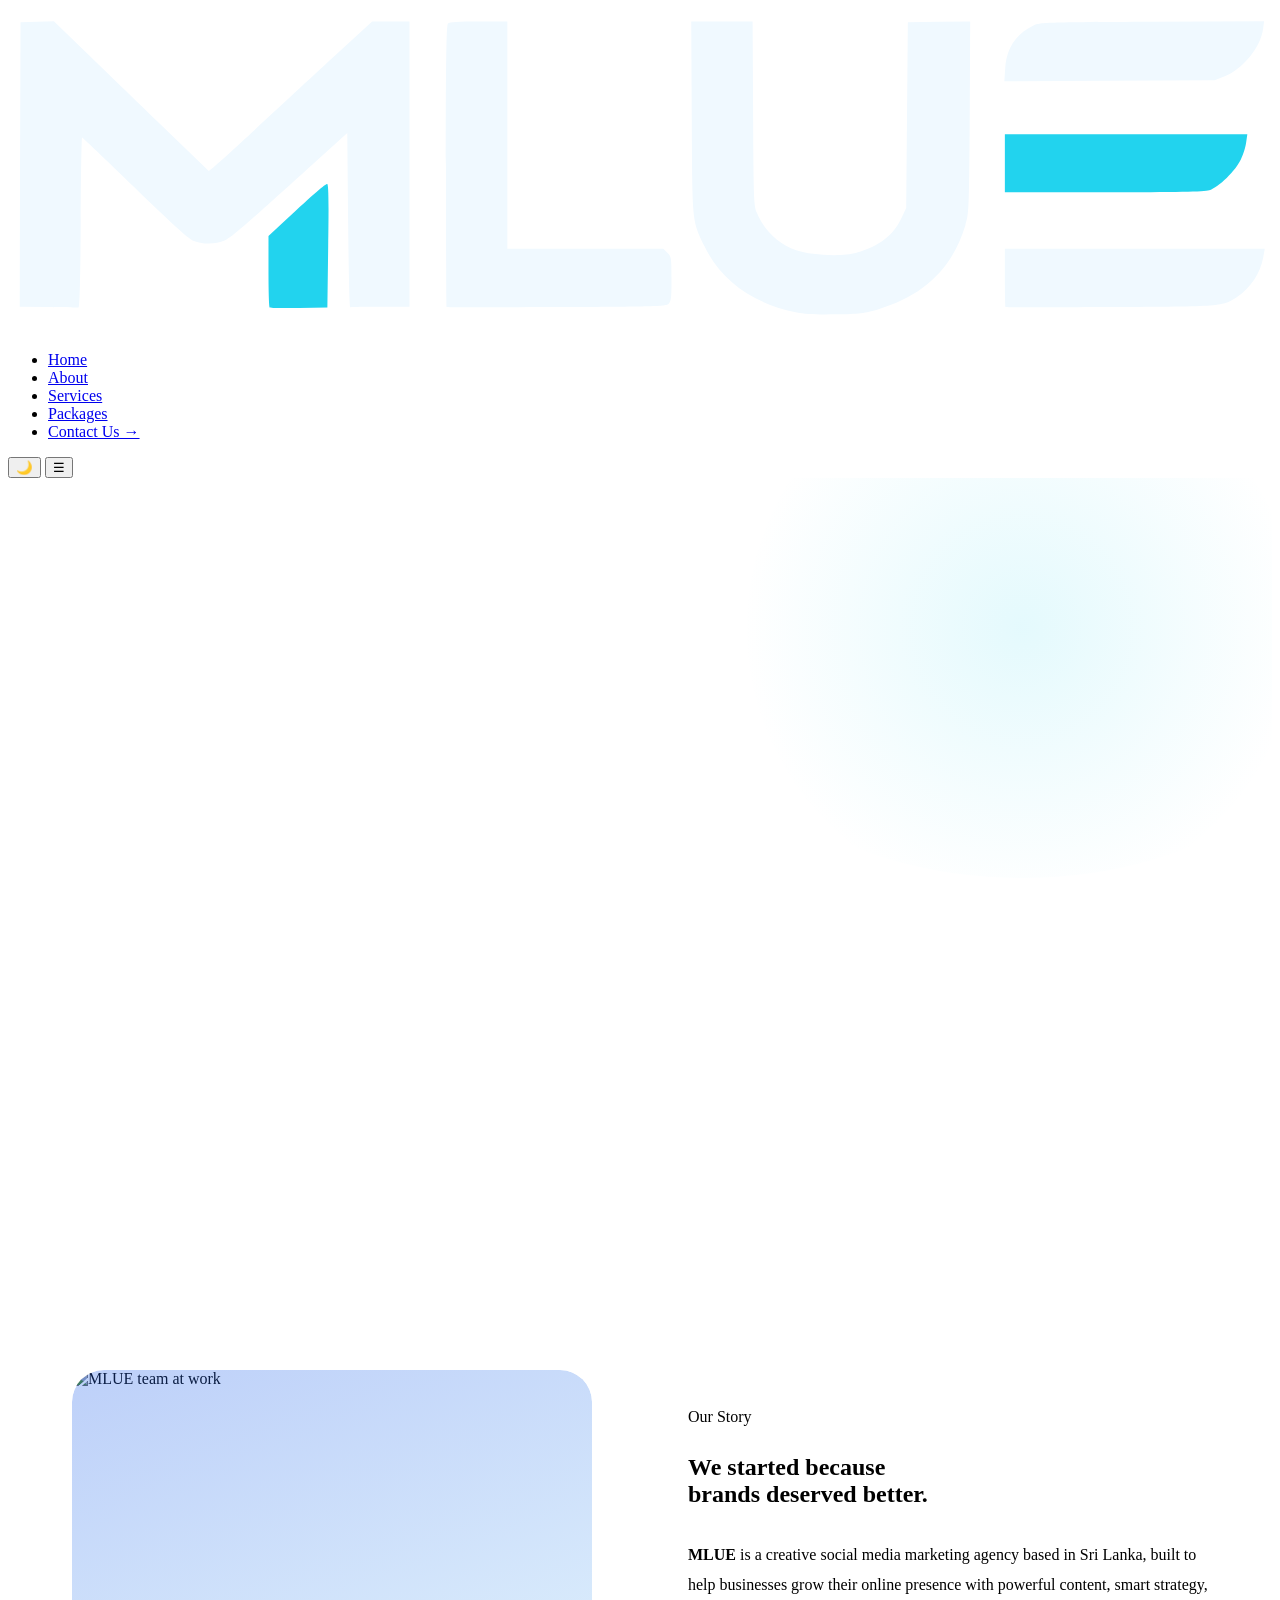
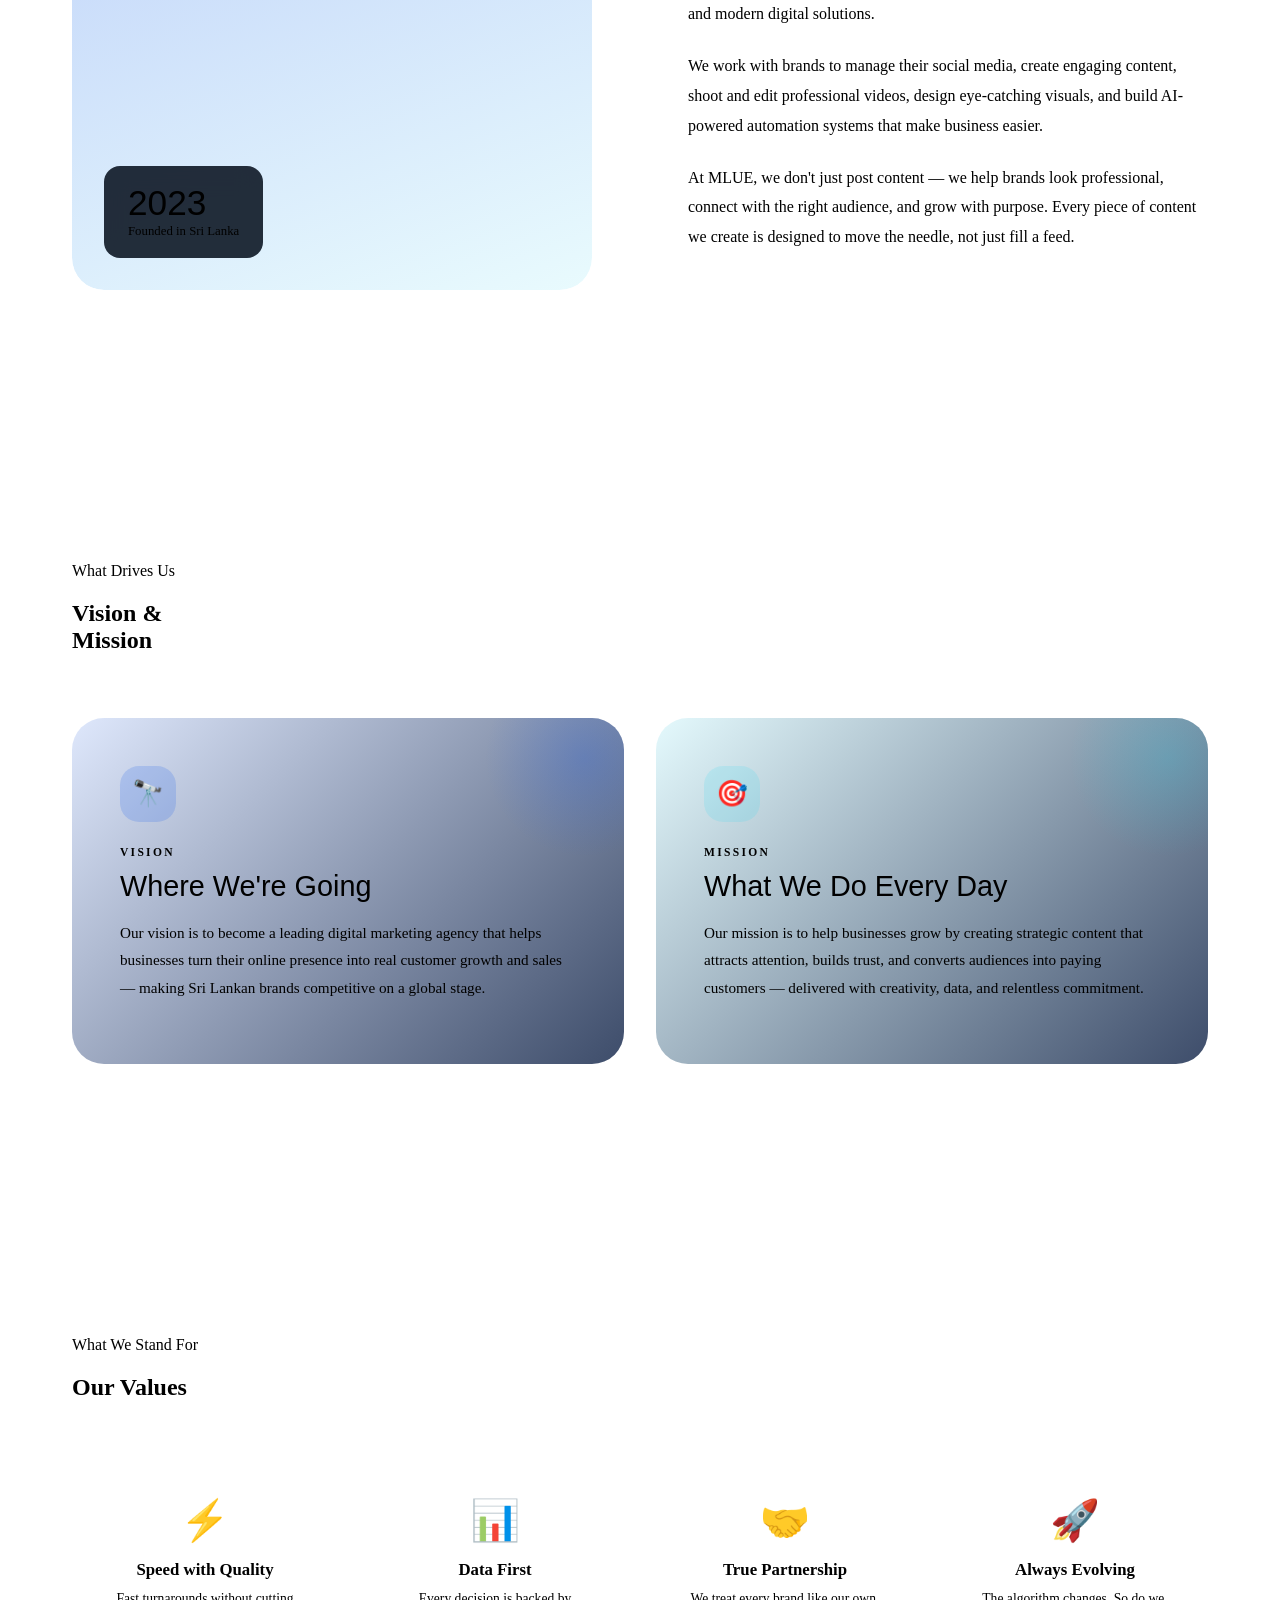
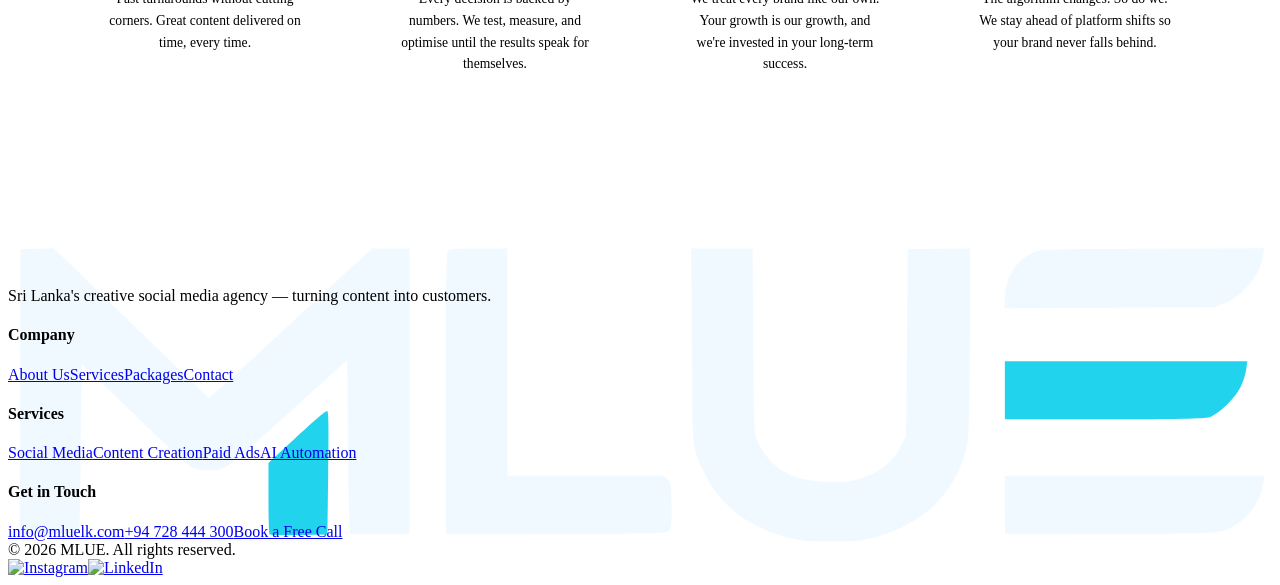
==== commit a7e8ab5a: "Add files via upload" ====
--- a/about.html
+++ b/about.html
@@ -3,978 +3,209 @@
 <head>
 <meta charset="UTF-8">
 <meta name="viewport" content="width=device-width, initial-scale=1.0">
-<link rel="icon" type="image/svg+xml" href="[data-uri]">
-<title>About — MLUE</title>
+<title>MLUE</title>
+<link rel="icon" type="image/svg+xml" href="assets/favicon.svg">
+<link rel="stylesheet" href="shared.css">
 <style>
-
-@import url('https://fonts.googleapis.com/css2?family=Anton&family=Epilogue:wght@300;400;500;600;700&display=swap');
-
-*, *::before, *::after { box-sizing: border-box; margin: 0; padding: 0; }
-
-:root {
-  --bg: #0A0A0A;
-  --blue: #4F6EF7;
-  --blue-light: #7B93FF;
-  --white: #F5F5F0;
-  --grey: #888;
-  --grey-dim: #1A1A1A;
-  --border: rgba(255,255,255,0.08);
-}
-
-/* Light mode */
-[data-theme="light"] {
-  --bg: #F5F5F0;
-  --blue: #3A5BD9;
-  --blue-light: #5572F0;
-  --white: #0A0A0A;
-  --grey: #555;
-  --grey-dim: #E8E8E2;
-  --border: rgba(0,0,0,0.10);
-}
-
-/* Theme toggle button */
-.theme-toggle {
-  background: none;
-  border: 1px solid var(--border);
-  border-radius: 2rem;
-  cursor: pointer;
-  padding: 0.45rem 0.9rem;
-  display: flex;
-  align-items: center;
-  gap: 0.4rem;
-  color: var(--grey);
-  font-size: 0.82rem;
-  font-family: 'Epilogue', sans-serif;
-  font-weight: 500;
-  transition: all 0.2s;
-  white-space: nowrap;
-  flex-shrink: 0;
-}
-.theme-toggle:hover {
-  color: var(--white);
-  border-color: var(--grey);
-}
-.theme-toggle .toggle-icon { font-size: 1rem; }
-
-html { scroll-behavior: smooth; }
-
-body {
-  background: var(--bg);
-  color: var(--white);
-  font-family: 'Epilogue', sans-serif;
-  font-weight: 400;
-  line-height: 1.6;
-  overflow-x: hidden;
-}
-
-/* NAV */
-nav {
-  position: fixed; top: 0; left: 0; right: 0;
-  z-index: 100;
-  display: flex; align-items: center; justify-content: space-between;
-  padding: 1.2rem 5vw;
-  background: rgba(10,10,10,0.85);
-  backdrop-filter: blur(12px);
-  border-bottom: 1px solid var(--border);
-  transition: all 0.3s;
-}
-
-.nav-logo {
-  text-decoration: none;
-  display: flex;
-  align-items: center;
-}
-
-.nav-logo span { color: var(--blue); }
-
-.logo-svg-wrap {
-  height: 44px;
-  width: auto;
-  display: flex;
-  align-items: center;
-}
-
-.logo-svg-wrap svg {
-  height: 44px;
-  width: auto;
-  display: block;
-}
-
-/* Adapt logo color to theme */
-[data-theme="light"] .logo-svg-wrap svg {
-  color: #0A0A0A;
-}
-
-.nav-links {
-  display: flex; gap: 2.5rem; list-style: none;
-}
-
-.nav-links a {
-  color: var(--grey);
-  text-decoration: none;
-  font-size: 0.875rem;
-  font-weight: 500;
-  letter-spacing: 0.05em;
-  text-transform: uppercase;
-  transition: color 0.2s;
-}
-
-.nav-links a:hover { color: var(--white); }
-
-.nav-cta {
-  background: var(--blue);
-  color: var(--white) !important;
-  padding: 0.55rem 1.4rem;
-  border-radius: 2rem;
-  transition: background 0.2s, transform 0.2s !important;
-}
-
-.nav-cta:hover { background: var(--blue-light) !important; transform: translateY(-1px); }
-
-/* HERO */
-#hero {
-  min-height: 100vh;
-  display: flex; flex-direction: column;
-  justify-content: center;
-  padding: 0 5vw;
-  padding-top: 6rem;
-  position: relative;
-  overflow: hidden;
-}
-
-.hero-eyebrow {
-  font-size: 0.8rem;
-  font-weight: 600;
-  letter-spacing: 0.2em;
-  text-transform: uppercase;
-  color: var(--blue);
-  margin-bottom: 1.5rem;
-  opacity: 0;
-  transform: translateY(20px);
-  animation: fadeUp 0.6s 0.2s forwards;
-}
-
-.hero-title {
-  font-family: 'Anton', sans-serif;
-  font-size: clamp(4rem, 12vw, 10rem);
-  line-height: 0.9;
-  letter-spacing: -0.02em;
-  margin-bottom: 2rem;
-}
-
-.hero-title .line {
-  display: block;
-  opacity: 0;
-  transform: translateY(40px);
-}
-
-.hero-title .line:nth-child(1) { animation: fadeUp 0.7s 0.3s forwards; }
-.hero-title .line:nth-child(2) { animation: fadeUp 0.7s 0.45s forwards; }
-.hero-title .line:nth-child(3) { animation: fadeUp 0.7s 0.6s forwards; }
-
-.hero-title .blue { color: var(--blue); }
-
-.hero-sub {
-  max-width: 480px;
-  color: var(--grey);
-  font-size: 1.1rem;
-  font-weight: 300;
-  line-height: 1.7;
-  margin-bottom: 3rem;
-  opacity: 0;
-  transform: translateY(20px);
-  animation: fadeUp 0.7s 0.75s forwards;
-}
-
-.hero-actions {
-  display: flex; gap: 1rem; flex-wrap: wrap;
-  opacity: 0;
-  transform: translateY(20px);
-  animation: fadeUp 0.7s 0.9s forwards;
-}
-
-.btn-primary {
-  background: var(--blue);
-  color: var(--white);
-  padding: 1rem 2.2rem;
-  border-radius: 3rem;
-  text-decoration: none;
-  font-weight: 600;
-  font-size: 0.95rem;
-  transition: background 0.2s, transform 0.2s, box-shadow 0.2s;
-}
-
-.btn-primary:hover {
-  background: var(--blue-light);
-  transform: translateY(-2px);
-  box-shadow: 0 8px 30px rgba(79,110,247,0.4);
-}
-
-.btn-secondary {
-  color: var(--white);
-  padding: 1rem 2.2rem;
-  border: 1px solid var(--border);
-  border-radius: 3rem;
-  text-decoration: none;
-  font-weight: 500;
-  font-size: 0.95rem;
-  transition: border-color 0.2s, transform 0.2s;
-}
-
-.btn-secondary:hover { border-color: var(--grey); transform: translateY(-2px); }
-
-/* HERO BG */
-.hero-orb {
-  position: absolute;
-  width: 600px; height: 600px;
-  border-radius: 50%;
-  background: radial-gradient(circle, rgba(79,110,247,0.15) 0%, transparent 70%);
-  top: -100px; right: -100px;
-  pointer-events: none;
-  animation: pulse 6s ease-in-out infinite;
-}
-
-.hero-orb2 {
-  position: absolute;
-  width: 400px; height: 400px;
-  border-radius: 50%;
-  background: radial-gradient(circle, rgba(79,110,247,0.08) 0%, transparent 70%);
-  bottom: 100px; left: 10vw;
-  pointer-events: none;
-  animation: pulse 8s ease-in-out infinite reverse;
-}
-
-.hero-scroll {
-  position: absolute;
-  bottom: 2.5rem;
-  left: 5vw;
-  display: flex; align-items: center; gap: 0.75rem;
-  color: var(--grey);
-  font-size: 0.75rem;
-  letter-spacing: 0.15em;
-  text-transform: uppercase;
-  opacity: 0;
-  animation: fadeUp 0.7s 1.2s forwards;
-}
-
-.scroll-line {
-  width: 40px; height: 1px;
-  background: var(--grey);
-  animation: scrollLine 2s 1.5s ease-in-out infinite;
-}
-
-/* TICKER */
-.ticker-wrap {
-  background: var(--blue);
-  padding: 0.9rem 0;
-  overflow: hidden;
-  white-space: nowrap;
-}
-
-.ticker-inner {
-  display: inline-flex;
-  animation: ticker 25s linear infinite;
-}
-
-.ticker-inner span {
-  font-family: 'Anton', sans-serif;
-  font-size: 1rem;
-  letter-spacing: 0.1em;
-  text-transform: uppercase;
-  padding: 0 3rem;
-  color: var(--white);
-}
-
-.ticker-inner span.dot { color: rgba(255,255,255,0.4); padding: 0; }
-
-/* SECTIONS SHARED */
-section {
-  padding: 8rem 5vw;
-}
-
-.section-label {
-  font-size: 0.75rem;
-  letter-spacing: 0.2em;
-  text-transform: uppercase;
-  color: var(--blue);
-  font-weight: 600;
-  margin-bottom: 1rem;
-}
-
-.section-title {
-  font-family: 'Anton', sans-serif;
-  font-size: clamp(2.5rem, 5vw, 4.5rem);
-  line-height: 1;
-  letter-spacing: -0.02em;
-  margin-bottom: 1.5rem;
-}
-
-.section-sub {
-  color: var(--grey);
-  font-size: 1.05rem;
-  font-weight: 300;
-  max-width: 560px;
-  line-height: 1.8;
-}
-
-/* ABOUT */
-#about {
-  border-top: 1px solid var(--border);
-}
-
-.about-grid {
-  display: grid;
-  grid-template-columns: 1fr 1fr;
-  gap: 6rem;
-  align-items: center;
-  margin-top: 5rem;
-}
-
-.about-visual {
-  position: relative;
-  height: 420px;
-}
-
-.about-card {
-  position: absolute;
-  background: var(--grey-dim);
-  border: 1px solid var(--border);
-  border-radius: 1.2rem;
-  padding: 2rem;
-  transition: transform 0.3s;
-}
-
-.about-card:hover { transform: translateY(-4px); }
-
-.about-card.card-1 { top: 0; left: 0; width: 65%; }
-.about-card.card-2 { bottom: 0; right: 0; width: 65%; }
-.about-card.card-3 { top: 50%; left: 50%; transform: translate(-50%, -50%); width: 55%; }
-
-.card-icon {
-  width: 44px; height: 44px;
-  background: rgba(79,110,247,0.15);
-  border-radius: 0.75rem;
-  display: flex; align-items: center; justify-content: center;
-  margin-bottom: 1rem;
-  font-size: 1.3rem;
-}
-
-.card-title {
-  font-weight: 600;
-  font-size: 1rem;
-  margin-bottom: 0.4rem;
-}
-
-.card-text {
-  color: var(--grey);
-  font-size: 0.85rem;
-  line-height: 1.6;
-}
-
-.about-stat {
-  display: flex; gap: 0.5rem; align-items: baseline;
-  margin-top: 1rem;
-}
-
-.stat-num {
-  font-family: 'Anton', sans-serif;
-  font-size: 2.5rem;
-  color: var(--blue);
-}
-
-.stat-label { color: var(--grey); font-size: 0.85rem; }
-
-/* SERVICES */
-#services {
-  border-top: 1px solid var(--border);
-  background: var(--grey-dim);
-}
-
-.services-grid {
-  display: grid;
-  grid-template-columns: repeat(3, 1fr);
-  gap: 1.5px;
-  margin-top: 4rem;
-  border: 1.5px solid var(--border);
-  border-radius: 1.5rem;
-  overflow: hidden;
-}
-
-.service-card {
-  background: var(--bg);
-  padding: 3rem 2.5rem;
-  border-right: 1px solid var(--border);
-  border-bottom: 1px solid var(--border);
-  transition: background 0.3s;
-  cursor: default;
-}
-
-.service-card:hover { background: rgba(79,110,247,0.05); }
-.service-card:nth-child(3n) { border-right: none; }
-.service-card:nth-child(4), .service-card:nth-child(5), .service-card:nth-child(6) { border-bottom: none; }
-
-.service-num {
-  font-family: 'Anton', sans-serif;
-  font-size: 1rem;
-  color: var(--blue);
-  margin-bottom: 1.5rem;
-  opacity: 0.6;
-}
-
-.service-icon { font-size: 2rem; margin-bottom: 1.2rem; display: block; }
-
-.service-title {
-  font-weight: 700;
-  font-size: 1.2rem;
-  margin-bottom: 0.75rem;
-  line-height: 1.3;
-}
-
-.service-desc {
-  color: var(--grey);
-  font-size: 0.9rem;
-  line-height: 1.7;
-}
-
-.service-tag {
-  display: inline-block;
-  margin-top: 1.5rem;
-  font-size: 0.75rem;
-  color: var(--blue);
-  font-weight: 600;
-  letter-spacing: 0.08em;
-  text-transform: uppercase;
-  border: 1px solid rgba(79,110,247,0.3);
-  padding: 0.3rem 0.8rem;
-  border-radius: 2rem;
-}
-
-/* HOW IT WORKS */
-#process {
-  border-top: 1px solid var(--border);
-}
-
-.process-steps {
-  margin-top: 5rem;
-  display: flex;
-  flex-direction: column;
-  gap: 0;
-}
-
-.process-step {
-  display: grid;
-  grid-template-columns: 80px 1fr 1fr;
-  gap: 3rem;
-  align-items: start;
-  padding: 3rem 0;
-  border-bottom: 1px solid var(--border);
-  transition: background 0.2s;
-}
-
-.process-step:hover { background: rgba(255,255,255,0.01); }
-
-.step-num {
-  font-family: 'Anton', sans-serif;
-  font-size: 3.5rem;
-  color: rgba(79,110,247,0.2);
-  line-height: 1;
-}
-
-.step-title {
-  font-weight: 700;
-  font-size: 1.3rem;
-  margin-bottom: 0.5rem;
-  padding-top: 0.4rem;
-}
-
-.step-sub { color: var(--grey); font-size: 0.9rem; line-height: 1.7; }
-
-/* PORTFOLIO */
-#portfolio {
-  border-top: 1px solid var(--border);
-  background: var(--grey-dim);
-}
-
-.portfolio-grid {
-  display: grid;
-  grid-template-columns: 2fr 1fr;
-  gap: 1.5rem;
-  margin-top: 4rem;
-}
-
-.portfolio-grid .col-right {
-  display: grid;
-  grid-template-rows: 1fr 1fr;
-  gap: 1.5rem;
-}
-
-.portfolio-item {
-  border-radius: 1.2rem;
-  overflow: hidden;
-  position: relative;
-  cursor: pointer;
-  background: var(--bg);
-  border: 1px solid var(--border);
-}
-
-.portfolio-item .inner {
-  padding: 2.5rem;
-  height: 100%;
-  display: flex;
-  flex-direction: column;
-  justify-content: flex-end;
-  min-height: 280px;
-}
-
-.portfolio-item.big .inner { min-height: 400px; }
-
-.portfolio-bg {
-  position: absolute;
-  inset: 0;
-  background: linear-gradient(135deg, rgba(79,110,247,0.12) 0%, transparent 60%);
-  transition: opacity 0.3s;
-}
-
-.portfolio-item:hover .portfolio-bg { opacity: 1.5; }
-
-.portfolio-tag {
-  font-size: 0.72rem;
-  letter-spacing: 0.15em;
-  text-transform: uppercase;
-  color: var(--blue);
-  font-weight: 600;
-  margin-bottom: 0.75rem;
-  position: relative;
-}
-
-.portfolio-name {
-  font-weight: 700;
-  font-size: 1.25rem;
-  position: relative;
-  line-height: 1.3;
-}
-
-.portfolio-name-sm {
-  font-weight: 600;
-  font-size: 1rem;
-  position: relative;
-  line-height: 1.3;
-}
-
-.portfolio-result {
-  margin-top: 0.5rem;
-  color: var(--grey);
-  font-size: 0.85rem;
-  position: relative;
-}
-
-.emoji-bg {
-  position: absolute;
-  top: 2rem; right: 2rem;
-  font-size: 4rem;
-  opacity: 0.15;
-  transition: opacity 0.3s, transform 0.3s;
-}
-
-.portfolio-item:hover .emoji-bg { opacity: 0.25; transform: scale(1.1) rotate(-5deg); }
-
-/* TESTIMONIALS */
-#testimonials {
-  border-top: 1px solid var(--border);
-}
-
-.testimonials-grid {
-  display: grid;
-  grid-template-columns: repeat(3, 1fr);
-  gap: 1.5rem;
-  margin-top: 4rem;
-}
-
-.testimonial-card {
-  background: var(--grey-dim);
-  border: 1px solid var(--border);
-  border-radius: 1.2rem;
-  padding: 2.5rem;
-  transition: transform 0.3s, border-color 0.3s;
-}
-
-.testimonial-card:hover {
-  transform: translateY(-4px);
-  border-color: rgba(79,110,247,0.3);
-}
-
-.stars { color: var(--blue); font-size: 1.1rem; margin-bottom: 1.5rem; letter-spacing: 0.1em; }
-
-.testimonial-text {
-  color: var(--white);
-  font-size: 0.95rem;
-  line-height: 1.8;
-  margin-bottom: 2rem;
-  font-weight: 300;
-}
-
-.testimonial-author { display: flex; align-items: center; gap: 1rem; }
-
-.author-avatar {
-  width: 44px; height: 44px;
-  border-radius: 50%;
-  background: rgba(79,110,247,0.2);
-  display: flex; align-items: center; justify-content: center;
-  font-size: 1.1rem;
-  font-weight: 700;
-  color: var(--blue);
-  font-family: 'Anton', sans-serif;
-  flex-shrink: 0;
-}
-
-.author-name { font-weight: 600; font-size: 0.9rem; }
-.author-biz { color: var(--grey); font-size: 0.8rem; }
-
-/* CTA */
-#cta {
-  border-top: 1px solid var(--border);
-  background: var(--grey-dim);
-  text-align: center;
-  padding: 10rem 5vw;
-}
-
-.cta-title {
-  font-family: 'Anton', sans-serif;
-  font-size: clamp(3rem, 7vw, 6.5rem);
-  line-height: 0.95;
-  letter-spacing: -0.02em;
-  margin-bottom: 2rem;
-}
-
-.cta-title .blue { color: var(--blue); }
-
-.cta-sub {
-  color: var(--grey);
-  font-size: 1.1rem;
-  max-width: 480px;
-  margin: 0 auto 3rem;
-  line-height: 1.7;
-  font-weight: 300;
-}
-
-.cta-actions { display: flex; gap: 1rem; justify-content: center; flex-wrap: wrap; }
-
-/* CONTACT STRIP */
-#contact {
-  border-top: 1px solid var(--border);
-  display: grid;
-  grid-template-columns: 1fr 1fr 1fr;
-  gap: 0;
-  padding: 0;
-}
-
-.contact-item {
-  padding: 3.5rem 5vw;
-  border-right: 1px solid var(--border);
-  transition: background 0.2s;
-  text-decoration: none;
-  color: inherit;
-  display: block;
-}
-
-.contact-item:hover { background: rgba(79,110,247,0.05); }
-.contact-item:last-child { border-right: none; }
-
-.contact-label {
-  font-size: 0.72rem;
-  letter-spacing: 0.2em;
-  text-transform: uppercase;
-  color: var(--grey);
-  font-weight: 600;
-  margin-bottom: 0.75rem;
-}
-
-.contact-val {
-  font-size: 1.1rem;
-  font-weight: 600;
-  color: var(--white);
-  transition: color 0.2s;
-}
-
-.contact-item:hover .contact-val { color: var(--blue); }
-
-/* FOOTER */
-footer {
-  padding: 3rem 5vw;
-  border-top: 1px solid var(--border);
-  display: flex;
-  flex-direction: column;
-  justify-content: center;
-  align-items: center;
-  gap: 1rem;
-  text-align: center;
-}
-
-.footer-copy { color: var(--grey); font-size: 0.82rem; }
-
-.footer-links { display: flex; gap: 2rem; }
-
-.footer-links a {
-  color: var(--grey);
-  text-decoration: none;
-  font-size: 0.82rem;
-  transition: color 0.2s;
-}
-
-.footer-links a:hover { color: var(--white); }
-
-/* ANIMATIONS */
-@keyframes fadeUp {
-  to { opacity: 1; transform: translateY(0); }
-}
-
-@keyframes pulse {
-  0%, 100% { transform: scale(1); opacity: 1; }
-  50% { transform: scale(1.05); opacity: 0.7; }
-}
-
-@keyframes ticker {
-  0% { transform: translateX(0); }
-  100% { transform: translateX(-50%); }
-}
-
-@keyframes scrollLine {
-  0%, 100% { width: 40px; opacity: 1; }
-  50% { width: 70px; opacity: 0.5; }
-}
-
-/* SCROLL REVEAL */
-.reveal {
-  opacity: 0;
-  transform: translateY(30px);
-  transition: opacity 0.7s ease, transform 0.7s ease;
-}
-
-.reveal.visible {
-  opacity: 1;
-  transform: translateY(0);
-}
-
-.reveal-delay-1 { transition-delay: 0.1s; }
-.reveal-delay-2 { transition-delay: 0.2s; }
-.reveal-delay-3 { transition-delay: 0.3s; }
-.reveal-delay-4 { transition-delay: 0.4s; }
-
-/* MOBILE */
-@media (max-width: 768px) {
-  .nav-links { display: none; }
-  .about-grid { grid-template-columns: 1fr; }
-  .about-visual { display: none; }
-  .services-grid { grid-template-columns: 1fr; }
-  .service-card { border-right: none; }
-  .process-step { grid-template-columns: 50px 1fr; }
-  .process-step > div:last-child { display: none; }
-  .portfolio-grid { grid-template-columns: 1fr; }
-  .testimonials-grid { grid-template-columns: 1fr; }
-  #contact { grid-template-columns: 1fr; }
-  .contact-item { border-right: none; border-bottom: 1px solid var(--border); }
-  footer { flex-direction: column; align-items: flex-start; }
-}
-
-
-/* About page hero */
-.about-page-hero {
-  min-height: 40vh;
-  display: flex;
-  flex-direction: column;
-  justify-content: center;
-  padding: 10rem 5vw 4rem;
-  position: relative;
-  overflow: hidden;
-}
-.about-page-hero .hero-orb {
-  position: absolute;
-  width: 500px; height: 500px;
-  border-radius: 50%;
-  background: radial-gradient(circle, rgba(79,110,247,0.12) 0%, transparent 70%);
-  top: -80px; right: -80px;
-  pointer-events: none;
-  animation: pulse 6s ease-in-out infinite;
-}
-.about-page-eyebrow {
-  font-size: 0.8rem;
-  font-weight: 600;
-  letter-spacing: 0.2em;
-  text-transform: uppercase;
-  color: var(--blue);
-  margin-bottom: 1.2rem;
-}
-.about-page-title {
-  font-family: 'Anton', sans-serif;
-  font-size: clamp(3rem, 8vw, 6rem);
-  line-height: 0.95;
-  letter-spacing: -0.02em;
-  margin-bottom: 1.5rem;
-}
-.about-page-sub {
-  color: var(--grey);
-  font-size: 1.1rem;
-  font-weight: 300;
-  max-width: 520px;
-  line-height: 1.7;
-}
-/* Back link */
-.back-link {
-  display: inline-flex;
-  align-items: center;
-  gap: 0.5rem;
-  color: var(--grey);
-  font-size: 0.85rem;
-  font-weight: 500;
-  text-decoration: none;
-  letter-spacing: 0.04em;
-  text-transform: uppercase;
-  transition: color 0.2s;
-  margin-bottom: 2rem;
-}
-.back-link:hover { color: var(--white); }
-
+#hero{min-height:60vh;display:flex;flex-direction:column;justify-content:flex-end;padding:0 5vw 6rem;padding-top:8rem;position:relative;overflow:hidden;}
+.hero-grid{position:absolute;inset:0;background-image:linear-gradient(var(--border) 1px,transparent 1px),linear-gradient(90deg,var(--border) 1px,transparent 1px);background-size:60px 60px;mask-image:radial-gradient(ellipse 80% 100% at 50% 100%,black 30%,transparent 80%);z-index:0;}
+.hero-glow{position:absolute;width:700px;height:500px;border-radius:50%;background:radial-gradient(circle,rgba(34,211,238,0.12) 0%,transparent 65%);top:-100px;right:-100px;animation:pulse 8s ease-in-out infinite;z-index:0;}
+.hero-content{position:relative;z-index:1;}
+.page-kicker{font-size:0.72rem;letter-spacing:0.22em;text-transform:uppercase;color:var(--cyan);font-weight:600;margin-bottom:1rem;display:inline-flex;align-items:center;gap:0.5rem;opacity:0;animation:fadeUp 0.7s 0.2s forwards;}
+.page-kicker::before{content:'';width:20px;height:1px;background:var(--cyan);display:block;}
+.page-title{font-family:'Anton',sans-serif;font-size:clamp(4rem,10vw,9rem);line-height:0.92;letter-spacing:-0.02em;opacity:0;animation:fadeUp 0.8s 0.35s forwards;}
+
+/* ABOUT STORY */
+#story{padding:8rem 5vw;border-top:1px solid var(--border);}
+.story-grid{display:grid;grid-template-columns:1fr 1fr;gap:6rem;align-items:center;}
+.story-img{position:relative;border-radius:2rem;overflow:hidden;height:520px;}
+.story-img img{width:100%;height:100%;object-fit:cover;filter:brightness(0.75) saturate(0.9);transition:transform 0.6s,filter 0.6s;}
+.story-img:hover img{transform:scale(1.03);filter:brightness(0.85) saturate(1);}
+.story-img-overlay{position:absolute;inset:0;background:linear-gradient(160deg,rgba(37,99,235,0.3),rgba(34,211,238,0.1));border-radius:2rem;}
+.story-img-badge{position:absolute;bottom:2rem;left:2rem;background:rgba(2,11,24,0.85);backdrop-filter:blur(12px);border:1px solid var(--border-cyan);border-radius:1rem;padding:1.2rem 1.5rem;}
+.story-img-badge .b-num{font-family:'Anton',sans-serif;font-size:2.2rem;color:var(--cyan);line-height:1;}
+.story-img-badge .b-label{color:var(--white-dim);font-size:0.8rem;margin-top:0.2rem;}
+.story-text p{color:var(--white-dim);font-size:1rem;line-height:1.85;margin-bottom:1.4rem;font-weight:300;}
+.story-text p strong{color:var(--white);font-weight:600;}
+
+/* VISION MISSION */
+#vision-mission{padding:8rem 5vw;background:var(--navy);border-top:1px solid var(--border);}
+.vm-grid{display:grid;grid-template-columns:1fr 1fr;gap:2rem;margin-top:4rem;}
+.vm-card{
+  border-radius:2rem;padding:3rem;position:relative;overflow:hidden;
+  transition:transform 0.4s,box-shadow 0.4s;cursor:default;
+}
+.vm-card.vision{
+  background:linear-gradient(135deg,rgba(37,99,235,0.15),rgba(13,32,69,0.8));
+  border:1px solid var(--border-blue);
+  animation:glowPulse 4s ease-in-out infinite;
+}
+.vm-card.mission{
+  background:linear-gradient(135deg,rgba(34,211,238,0.12),rgba(13,32,69,0.8));
+  border:1px solid var(--border-cyan);
+  animation:glowPulse 4s ease-in-out infinite 2s;
+}
+.vm-card:hover{transform:translateY(-8px) scale(1.01);}
+.vm-glow-orb{position:absolute;width:200px;height:200px;border-radius:50%;top:-60px;right:-60px;pointer-events:none;}
+.vision .vm-glow-orb{background:radial-gradient(circle,rgba(37,99,235,0.25) 0%,transparent 70%);}
+.mission .vm-glow-orb{background:radial-gradient(circle,rgba(34,211,238,0.2) 0%,transparent 70%);}
+.vm-icon{width:56px;height:56px;border-radius:1.2rem;display:flex;align-items:center;justify-content:center;font-size:1.6rem;margin-bottom:1.5rem;}
+.vision .vm-icon{background:rgba(37,99,235,0.2);border:1px solid var(--border-blue);}
+.mission .vm-icon{background:rgba(34,211,238,0.15);border:1px solid var(--border-cyan);}
+.vm-label{font-size:0.72rem;letter-spacing:0.2em;text-transform:uppercase;font-weight:600;margin-bottom:0.75rem;}
+.vision .vm-label{color:var(--blue-bright);}
+.mission .vm-label{color:var(--cyan);}
+.vm-title{font-family:'Anton',sans-serif;font-size:1.8rem;margin-bottom:1rem;}
+.vm-text{color:var(--white-dim);font-size:0.95rem;line-height:1.8;font-weight:300;}
+
+/* VALUES */
+#values{padding:8rem 5vw;border-top:1px solid var(--border);}
+.values-grid{display:grid;grid-template-columns:repeat(4,1fr);gap:1.5rem;margin-top:4rem;}
+.value-card{background:var(--navy-card);border:1px solid var(--border-blue);border-radius:1.5rem;padding:2rem;text-align:center;transition:transform 0.35s,box-shadow 0.35s,border-color 0.35s;}
+.value-card:hover{transform:translateY(-6px);border-color:var(--cyan);box-shadow:0 20px 50px rgba(34,211,238,0.08);}
+.value-icon{font-size:2.5rem;margin-bottom:1rem;display:block;}
+.value-name{font-weight:700;font-size:1.05rem;margin-bottom:0.5rem;}
+.value-desc{color:var(--grey);font-size:0.85rem;line-height:1.6;}
+
+/* Values section only remains on this page */
+
+@media(max-width:900px){
+  .story-grid{grid-template-columns:1fr;}
+  .story-img{height:340px;}
+  .vm-grid{grid-template-columns:1fr;}
+  .values-grid{grid-template-columns:1fr 1fr;}
+  .stats-row{grid-template-columns:1fr 1fr;}
+  .stat-item:nth-child(2){border-right:none;}
+  .stat-item:nth-child(3){border-top:1px solid var(--border);}
+  .team-grid{grid-template-columns:1fr 1fr;}
+}
+@media(max-width:600px){
+  .values-grid{grid-template-columns:1fr;}
+  .team-grid{grid-template-columns:1fr;}
+  .stats-row{grid-template-columns:1fr;}
+  .stat-item{border-right:none;border-bottom:1px solid var(--border);}
+}
 </style>
 </head>
 <body>
 
-<!-- NAV -->
-<nav>
-  <a href="index.html" class="nav-logo"><div class="logo-svg-wrap"><svg style="color:#f8fdfb;" xmlns="http://www.w3.org/2000/svg" xmlns:xlink="http://www.w3.org/1999/xlink" zoomAndPan="magnify" viewBox="88 468 634 162" preserveAspectRatio="xMidYMid meet" version="1.0"><path fill="currentColor" d="M 483.695312 620.753906 C 461.484375 616.179688 445.511719 604.699219 437.359375 587.480469 C 431.121094 574.417969 431.285156 576.332031 430.953125 522.84375 L 430.703125 474.761719 L 461.484375 474.761719 L 461.734375 520.761719 C 461.980469 564.105469 462.148438 566.933594 463.644531 570.675781 C 467.304688 579.578125 474.460938 586.398438 483.363281 589.5625 C 490.683594 592.140625 506.65625 592.804688 513.5625 590.808594 C 525.207031 587.480469 532.113281 582.070312 536.355469 573.007812 L 538.519531 568.347656 L 538.933594 521.757812 L 539.347656 475.171875 L 554.988281 474.921875 L 570.628906 474.757812 L 570.382812 522.757812 C 570.050781 569.675781 570.050781 571.003906 568.21875 576.914062 C 561.644531 598.625 547.503906 612.1875 524.292969 619.171875 C 517.808594 621.085938 515.144531 621.417969 503.164062 621.667969 C 493.597656 621.835938 487.6875 621.585938 483.699219 620.753906 Z M 483.695312 620.753906 " fill-opacity="1" fill-rule="nonzero"/><path fill="currentColor" d="M 108.175781 618.011719 L 93.867188 617.84375 L 94.03125 546.46875 L 94.28125 475.175781 L 102.683594 474.925781 L 111.003906 474.679688 L 126.808594 489.902344 C 135.460938 498.21875 152.933594 515.109375 165.574219 527.421875 L 188.703125 549.796875 L 190.949219 547.964844 C 192.277344 546.96875 201.84375 538.230469 212.410156 528.5 C 222.890625 518.765625 240.359375 502.628906 251.09375 492.726562 L 270.644531 474.761719 L 289.363281 474.761719 L 289.363281 617.84375 L 274.804688 617.84375 C 266.820312 617.84375 259.996094 617.925781 259.664062 618.09375 C 259.25 618.175781 258.832031 598.542969 258.582031 574.417969 L 258.167969 530.660156 L 240.699219 546.46875 C 206.59375 577.414062 199.9375 583.15625 196.609375 584.652344 C 192.199219 586.648438 185.128906 586.648438 180.554688 584.570312 C 178.222656 583.492188 168.742188 574.921875 151.355469 557.949219 C 137.210938 544.222656 125.398438 532.992188 125.148438 532.992188 C 124.902344 532.992188 124.570312 552.125 124.484375 575.585938 C 124.316406 603.203125 123.902344 618.175781 123.402344 618.175781 C 122.988281 618.257812 116.082031 618.175781 108.179688 618.011719 Z M 108.175781 618.011719 " fill-opacity="1" fill-rule="nonzero"/><path fill="currentColor" d="M 307.996094 617.929688 C 307.832031 617.761719 307.664062 585.902344 307.664062 547.132812 C 307.664062 493.480469 307.910156 476.507812 308.664062 475.757812 C 309.328125 475.09375 313.988281 474.761719 324.050781 474.761719 L 338.445312 474.761719 L 338.445312 588.730469 L 416.726562 588.730469 L 418.722656 590.808594 C 420.71875 592.71875 420.800781 593.21875 420.800781 603.953125 C 420.800781 613.601562 420.632812 615.265625 419.300781 616.429688 C 417.972656 617.597656 412.066406 617.761719 363.066406 618.011719 C 332.953125 618.175781 308.160156 618.09375 307.992188 617.929688 Z M 307.996094 617.929688 " fill-opacity="1" fill-rule="nonzero"/><path fill="currentColor" d="M 588.347656 617.929688 C 588.179688 617.761719 588.015625 611.109375 588.015625 603.121094 L 588.015625 588.730469 L 718.371094 588.730469 L 717.625 593.054688 C 716.125 601.042969 711.300781 608.445312 704.644531 612.855469 C 697.160156 617.847656 697.324219 617.761719 640.589844 618.015625 C 612.054688 618.179688 588.511719 618.097656 588.347656 617.933594 Z M 588.347656 617.929688 " fill-opacity="1" fill-rule="nonzero"/><path fill="currentColor" d="M 588.179688 498.300781 C 588.761719 488.320312 593.585938 481 602.15625 476.925781 C 605.820312 475.179688 606.898438 475.179688 661.972656 474.925781 L 718.042969 474.679688 L 717.542969 478.507812 C 716.210938 487.824219 707.476562 498.558594 697.992188 502.382812 L 693.25 504.292969 L 640.507812 504.542969 L 587.765625 504.789062 Z M 588.179688 498.300781 " fill-opacity="1" fill-rule="nonzero"/><path fill="#446ca6" d="M 219.234375 618.175781 C 218.902344 617.84375 218.652344 609.609375 218.652344 599.957031 L 218.652344 582.324219 L 227.136719 574.503906 C 241.863281 560.859375 247.101562 556.285156 248.101562 556.285156 C 248.765625 556.285156 248.933594 564.601562 248.601562 587.230469 L 248.1875 618.261719 L 233.960938 618.511719 C 226.222656 618.589844 219.570312 618.429688 219.238281 618.175781 Z M 219.234375 618.175781 " fill-opacity="1" fill-rule="nonzero"/><path fill="#446ca6" d="M 588.015625 545.882812 L 588.015625 531.328125 L 709.636719 531.328125 L 709.058594 535.320312 C 708.808594 537.484375 707.644531 541.226562 706.480469 543.722656 C 703.816406 549.546875 695.332031 557.949219 690.503906 559.445312 C 687.925781 560.195312 674.699219 560.445312 637.511719 560.445312 L 588.015625 560.445312 Z M 588.015625 545.882812 " fill-opacity="1" fill-rule="nonzero"/></svg></div></a>
-  <button class="theme-toggle" onclick="toggleTheme()" id="themeToggle">
-    <span class="toggle-icon">🌙</span><span class="toggle-label">Dark</span>
-  </button>
+<nav id="main-nav">
+  <a href="index.html" class="nav-logo"><div class="logo-svg-wrap"><svg style="color:#f0f9ff;" xmlns="http://www.w3.org/2000/svg" viewBox="88 468 634 162"><path fill="currentColor" d="M 483.695312 620.753906 C 461.484375 616.179688 445.511719 604.699219 437.359375 587.480469 C 431.121094 574.417969 431.285156 576.332031 430.953125 522.84375 L 430.703125 474.761719 L 461.484375 474.761719 L 461.734375 520.761719 C 461.980469 564.105469 462.148438 566.933594 463.644531 570.675781 C 467.304688 579.578125 474.460938 586.398438 483.363281 589.5625 C 490.683594 592.140625 506.65625 592.804688 513.5625 590.808594 C 525.207031 587.480469 532.113281 582.070312 536.355469 573.007812 L 538.519531 568.347656 L 538.933594 521.757812 L 539.347656 475.171875 L 554.988281 474.921875 L 570.628906 474.757812 L 570.382812 522.757812 C 570.050781 569.675781 570.050781 571.003906 568.21875 576.914062 C 561.644531 598.625 547.503906 612.1875 524.292969 619.171875 C 517.808594 621.085938 515.144531 621.417969 503.164062 621.667969 C 493.597656 621.835938 487.6875 621.585938 483.699219 620.753906 Z"/><path fill="currentColor" d="M 108.175781 618.011719 L 93.867188 617.84375 L 94.03125 546.46875 L 94.28125 475.175781 L 102.683594 474.925781 L 111.003906 474.679688 L 126.808594 489.902344 C 135.460938 498.21875 152.933594 515.109375 165.574219 527.421875 L 188.703125 549.796875 L 190.949219 547.964844 C 192.277344 546.96875 201.84375 538.230469 212.410156 528.5 C 222.890625 518.765625 240.359375 502.628906 251.09375 492.726562 L 270.644531 474.761719 L 289.363281 474.761719 L 289.363281 617.84375 L 274.804688 617.84375 C 266.820312 617.84375 259.996094 617.925781 259.664062 618.09375 C 259.25 618.175781 258.832031 598.542969 258.582031 574.417969 L 258.167969 530.660156 L 240.699219 546.46875 C 206.59375 577.414062 199.9375 583.15625 196.609375 584.652344 C 192.199219 586.648438 185.128906 586.648438 180.554688 584.570312 C 178.222656 583.492188 168.742188 574.921875 151.355469 557.949219 C 137.210938 544.222656 125.398438 532.992188 125.148438 532.992188 C 124.902344 532.992188 124.570312 552.125 124.484375 575.585938 C 124.316406 603.203125 123.902344 618.175781 123.402344 618.175781 C 122.988281 618.257812 116.082031 618.175781 108.179688 618.011719 Z"/><path fill="currentColor" d="M 307.996094 617.929688 C 307.832031 617.761719 307.664062 585.902344 307.664062 547.132812 C 307.664062 493.480469 307.910156 476.507812 308.664062 475.757812 C 309.328125 475.09375 313.988281 474.761719 324.050781 474.761719 L 338.445312 474.761719 L 338.445312 588.730469 L 416.726562 588.730469 L 418.722656 590.808594 C 420.71875 592.71875 420.800781 593.21875 420.800781 603.953125 C 420.800781 613.601562 420.632812 615.265625 419.300781 616.429688 C 417.972656 617.597656 412.066406 617.761719 363.066406 618.011719 C 332.953125 618.175781 308.160156 618.09375 307.992188 617.929688 Z"/><path fill="currentColor" d="M 588.347656 617.929688 C 588.179688 617.761719 588.015625 611.109375 588.015625 603.121094 L 588.015625 588.730469 L 718.371094 588.730469 L 717.625 593.054688 C 716.125 601.042969 711.300781 608.445312 704.644531 612.855469 C 697.160156 617.847656 697.324219 617.761719 640.589844 618.015625 C 612.054688 618.179688 588.511719 618.097656 588.347656 617.933594 Z"/><path fill="currentColor" d="M 588.179688 498.300781 C 588.761719 488.320312 593.585938 481 602.15625 476.925781 C 605.820312 475.179688 606.898438 475.179688 661.972656 474.925781 L 718.042969 474.679688 L 717.542969 478.507812 C 716.210938 487.824219 707.476562 498.558594 697.992188 502.382812 L 693.25 504.292969 L 640.507812 504.542969 L 587.765625 504.789062 Z"/><path fill="#22D3EE" d="M 219.234375 618.175781 C 218.902344 617.84375 218.652344 609.609375 218.652344 599.957031 L 218.652344 582.324219 L 227.136719 574.503906 C 241.863281 560.859375 247.101562 556.285156 248.101562 556.285156 C 248.765625 556.285156 248.933594 564.601562 248.601562 587.230469 L 248.1875 618.261719 L 233.960938 618.511719 C 226.222656 618.589844 219.570312 618.429688 219.238281 618.175781 Z"/><path fill="#22D3EE" d="M 588.015625 545.882812 L 588.015625 531.328125 L 709.636719 531.328125 L 709.058594 535.320312 C 708.808594 537.484375 707.644531 541.226562 706.480469 543.722656 C 703.816406 549.546875 695.332031 557.949219 690.503906 559.445312 C 687.925781 560.195312 674.699219 560.445312 637.511719 560.445312 L 588.015625 560.445312 Z"/></svg></div></a>
+  <ul class="nav-links">
+    <li><a href="index.html">Home</a></li>
+    <li><a href="about.html" class="active">About</a></li>
+    <li><a href="services.html">Services</a></li>
+    <li><a href="work.html">Packages</a></li>
+    <li><a href="contact.html" class="nav-cta">Contact Us →</a></li>
+  </ul>
+  <div class="nav-actions">
+    <button class="theme-toggle" aria-label="Toggle theme" onclick="toggleTheme()">☀</button>
+    <button class="nav-burger" onclick="toggleMenu()">☰</button>
+  </div>
 </nav>
 
-<!-- ABOUT PAGE HERO -->
-<div class="about-page-hero">
-  <div class="hero-orb"></div>
-  <a href="index.html" class="back-link">← Back to home</a>
-  <p class="about-page-eyebrow">Who we are</p>
-  <h1 class="about-page-title">Built for<br>businesses that<br>don't have <span style="color:var(--blue)">time.</span></h1>
-  <p class="about-page-sub">mlue is a lean marketing team that specialises in one thing: making small businesses look massive online.</p>
-</div>
-
-<!-- ABOUT CONTENT -->
-<section id="about">
-  <p class="section-label reveal">Who we are</p>
-  <h2 class="section-title reveal reveal-delay-1">Built for businesses<br>that don't have time.</h2>
-  <p class="section-sub reveal reveal-delay-2">mlue is a lean marketing team that specialises in one thing: making small businesses look massive online. We create content, grow your Instagram, and build automation that handles your customer conversations around the clock.</p>
-
-  <div class="about-grid">
-    <div class="about-text reveal">
-      <p style="color: var(--grey); line-height: 1.9; font-weight: 300; font-size: 1.05rem; margin-bottom: 2rem;">We started mlue because great marketing shouldn't cost a fortune or eat your day. Every small business deserves a consistent, professional presence — not just the ones with big budgets.</p>
-      <p style="color: var(--grey); line-height: 1.9; font-weight: 300; font-size: 1.05rem;">We pair creative content with smart WhatsApp bots that answer questions, confirm bookings, and follow up with customers while you sleep.</p>
-      <div style="display: flex; gap: 3rem; margin-top: 3rem;">
-        <div class="about-stat">
-          <span class="stat-num">50+</span>
-          <span class="stat-label">clients served</span>
-        </div>
-        <div class="about-stat">
-          <span class="stat-num">3×</span>
-          <span class="stat-label">avg engagement lift</span>
-        </div>
-        <div class="about-stat">
-          <span class="stat-num">24/7</span>
-          <span class="stat-label">bot uptime</span>
-        </div>
+<section id="hero">
+  <div class="hero-grid"></div>
+  <div class="hero-glow"></div>
+  <div class="hero-content">
+    <div class="page-kicker">Who We Are</div>
+    <h1 class="page-title">ABOUT<br><span style="color:var(--cyan)">MLUE</span></h1>
+  </div>
+</section>
+
+<section id="story">
+  <div class="story-grid">
+    <div class="story-img reveal-left">
+      <img src="https://images.unsplash.com/photo-1552664730-d307ca884978?w=800&q=80" alt="MLUE team at work">
+      <div class="story-img-overlay"></div>
+      <div class="story-img-badge">
+        <div class="b-num">2023</div>
+        <div class="b-label">Founded in Sri Lanka</div>
       </div>
     </div>
-
-    <div class="about-visual reveal reveal-delay-2">
-      <div class="about-card card-1">
-        <div class="card-icon">📱</div>
-        <div class="card-title">Content that converts</div>
-        <div class="card-text">Posts, Reels, and Stories crafted to stop the scroll and drive real action.</div>
-      </div>
-      <div class="about-card card-3">
-        <div class="card-icon">🤖</div>
-        <div class="card-title">WhatsApp automation</div>
-        <div class="card-text">Bots that book, answer, and follow up — automatically.</div>
-      </div>
-      <div class="about-card card-2">
-        <div class="card-icon">📈</div>
-        <div class="card-title">Growth you can measure</div>
-        <div class="card-text">Clear reports. Real numbers. No vanity metrics.</div>
-      </div>
-    </div>
-  </div>
-</section>
-
-<!-- FOOTER -->
+    <div class="story-text reveal-right">
+      <p class="section-label">Our Story</p>
+      <h2 class="section-title" style="margin-bottom:2rem;">We started because<br><span style="color:var(--cyan)">brands deserved better.</span></h2>
+      <p><strong>MLUE</strong> is a creative social media marketing agency based in Sri Lanka, built to help businesses grow their online presence with powerful content, smart strategy, and modern digital solutions.</p>
+      <p>We work with brands to manage their social media, create engaging content, shoot and edit professional videos, design eye-catching visuals, and build AI-powered automation systems that make business easier.</p>
+      <p>At MLUE, we don't just post content — we help brands look professional, connect with the right audience, and grow with purpose. Every piece of content we create is designed to move the needle, not just fill a feed.</p>
+    </div>
+  </div>
+</section>
+
+<section id="vision-mission">
+  <p class="section-label reveal">What Drives Us</p>
+  <h2 class="section-title reveal reveal-delay-1">Vision &<br>Mission</h2>
+  <div class="vm-grid">
+    <div class="vm-card vision reveal">
+      <div class="vm-glow-orb"></div>
+      <div class="vm-icon">🔭</div>
+      <div class="vm-label">Vision</div>
+      <div class="vm-title">Where We're Going</div>
+      <p class="vm-text">Our vision is to become a leading digital marketing agency that helps businesses turn their online presence into real customer growth and sales — making Sri Lankan brands competitive on a global stage.</p>
+    </div>
+    <div class="vm-card mission reveal reveal-delay-1">
+      <div class="vm-glow-orb"></div>
+      <div class="vm-icon">🎯</div>
+      <div class="vm-label">Mission</div>
+      <div class="vm-title">What We Do Every Day</div>
+      <p class="vm-text">Our mission is to help businesses grow by creating strategic content that attracts attention, builds trust, and converts audiences into paying customers — delivered with creativity, data, and relentless commitment.</p>
+    </div>
+  </div>
+</section>
+
+<section id="values">
+  <p class="section-label reveal">What We Stand For</p>
+  <h2 class="section-title reveal reveal-delay-1">Our Values</h2>
+  <div class="values-grid">
+    <div class="value-card reveal"><span class="value-icon">⚡</span><div class="value-name">Speed with Quality</div><div class="value-desc">Fast turnarounds without cutting corners. Great content delivered on time, every time.</div></div>
+    <div class="value-card reveal reveal-delay-1"><span class="value-icon">📊</span><div class="value-name">Data First</div><div class="value-desc">Every decision is backed by numbers. We test, measure, and optimise until the results speak for themselves.</div></div>
+    <div class="value-card reveal reveal-delay-2"><span class="value-icon">🤝</span><div class="value-name">True Partnership</div><div class="value-desc">We treat every brand like our own. Your growth is our growth, and we're invested in your long-term success.</div></div>
+    <div class="value-card reveal reveal-delay-3"><span class="value-icon">🚀</span><div class="value-name">Always Evolving</div><div class="value-desc">The algorithm changes. So do we. We stay ahead of platform shifts so your brand never falls behind.</div></div>
+  </div>
+</section>
+
 <footer>
-  <div class="footer-copy">© 2026 mlue. All rights reserved.</div>
-  <div class="footer-links">
-    <a href="index.html#contact">Contact</a>
-  </div>
+  <div class="footer-grid">
+    <div class="footer-brand"><div class="logo-svg-wrap" style="height:36px;"><svg style="color:#f0f9ff;" xmlns="http://www.w3.org/2000/svg" viewBox="88 468 634 162"><path fill="currentColor" d="M 483.695312 620.753906 C 461.484375 616.179688 445.511719 604.699219 437.359375 587.480469 C 431.121094 574.417969 431.285156 576.332031 430.953125 522.84375 L 430.703125 474.761719 L 461.484375 474.761719 L 461.734375 520.761719 C 461.980469 564.105469 462.148438 566.933594 463.644531 570.675781 C 467.304688 579.578125 474.460938 586.398438 483.363281 589.5625 C 490.683594 592.140625 506.65625 592.804688 513.5625 590.808594 C 525.207031 587.480469 532.113281 582.070312 536.355469 573.007812 L 538.519531 568.347656 L 538.933594 521.757812 L 539.347656 475.171875 L 554.988281 474.921875 L 570.628906 474.757812 L 570.382812 522.757812 C 570.050781 569.675781 570.050781 571.003906 568.21875 576.914062 C 561.644531 598.625 547.503906 612.1875 524.292969 619.171875 C 517.808594 621.085938 515.144531 621.417969 503.164062 621.667969 C 493.597656 621.835938 487.6875 621.585938 483.699219 620.753906 Z"/><path fill="currentColor" d="M 108.175781 618.011719 L 93.867188 617.84375 L 94.03125 546.46875 L 94.28125 475.175781 L 102.683594 474.925781 L 111.003906 474.679688 L 126.808594 489.902344 C 135.460938 498.21875 152.933594 515.109375 165.574219 527.421875 L 188.703125 549.796875 L 190.949219 547.964844 C 192.277344 546.96875 201.84375 538.230469 212.410156 528.5 C 222.890625 518.765625 240.359375 502.628906 251.09375 492.726562 L 270.644531 474.761719 L 289.363281 474.761719 L 289.363281 617.84375 L 274.804688 617.84375 C 266.820312 617.84375 259.996094 617.925781 259.664062 618.09375 C 259.25 618.175781 258.832031 598.542969 258.582031 574.417969 L 258.167969 530.660156 L 240.699219 546.46875 C 206.59375 577.414062 199.9375 583.15625 196.609375 584.652344 C 192.199219 586.648438 185.128906 586.648438 180.554688 584.570312 C 178.222656 583.492188 168.742188 574.921875 151.355469 557.949219 C 137.210938 544.222656 125.398438 532.992188 125.148438 532.992188 C 124.902344 532.992188 124.570312 552.125 124.484375 575.585938 C 124.316406 603.203125 123.902344 618.175781 123.402344 618.175781 C 122.988281 618.257812 116.082031 618.175781 108.179688 618.011719 Z"/><path fill="currentColor" d="M 307.996094 617.929688 C 307.832031 617.761719 307.664062 585.902344 307.664062 547.132812 C 307.664062 493.480469 307.910156 476.507812 308.664062 475.757812 C 309.328125 475.09375 313.988281 474.761719 324.050781 474.761719 L 338.445312 474.761719 L 338.445312 588.730469 L 416.726562 588.730469 L 418.722656 590.808594 C 420.71875 592.71875 420.800781 593.21875 420.800781 603.953125 C 420.800781 613.601562 420.632812 615.265625 419.300781 616.429688 C 417.972656 617.597656 412.066406 617.761719 363.066406 618.011719 C 332.953125 618.175781 308.160156 618.09375 307.992188 617.929688 Z"/><path fill="currentColor" d="M 588.347656 617.929688 C 588.179688 617.761719 588.015625 611.109375 588.015625 603.121094 L 588.015625 588.730469 L 718.371094 588.730469 L 717.625 593.054688 C 716.125 601.042969 711.300781 608.445312 704.644531 612.855469 C 697.160156 617.847656 697.324219 617.761719 640.589844 618.015625 C 612.054688 618.179688 588.511719 618.097656 588.347656 617.933594 Z"/><path fill="currentColor" d="M 588.179688 498.300781 C 588.761719 488.320312 593.585938 481 602.15625 476.925781 C 605.820312 475.179688 606.898438 475.179688 661.972656 474.925781 L 718.042969 474.679688 L 717.542969 478.507812 C 716.210938 487.824219 707.476562 498.558594 697.992188 502.382812 L 693.25 504.292969 L 640.507812 504.542969 L 587.765625 504.789062 Z"/><path fill="#22D3EE" d="M 219.234375 618.175781 C 218.902344 617.84375 218.652344 609.609375 218.652344 599.957031 L 218.652344 582.324219 L 227.136719 574.503906 C 241.863281 560.859375 247.101562 556.285156 248.101562 556.285156 C 248.765625 556.285156 248.933594 564.601562 248.601562 587.230469 L 248.1875 618.261719 L 233.960938 618.511719 C 226.222656 618.589844 219.570312 618.429688 219.238281 618.175781 Z"/><path fill="#22D3EE" d="M 588.015625 545.882812 L 588.015625 531.328125 L 709.636719 531.328125 L 709.058594 535.320312 C 708.808594 537.484375 707.644531 541.226562 706.480469 543.722656 C 703.816406 549.546875 695.332031 557.949219 690.503906 559.445312 C 687.925781 560.195312 674.699219 560.445312 637.511719 560.445312 L 588.015625 560.445312 Z"/></svg></div><p>Sri Lanka's creative social media agency — turning content into customers.</p></div>
+    <div class="footer-col"><h4>Company</h4><a href="about.html">About Us</a><a href="services.html">Services</a><a href="work.html">Packages</a><a href="contact.html">Contact</a></div>
+    <div class="footer-col"><h4>Services</h4><a href="services.html">Social Media</a><a href="services.html">Content Creation</a><a href="services.html">Paid Ads</a><a href="services.html">AI Automation</a></div>
+    <div class="footer-col"><h4>Get in Touch</h4><a href="mailto:info@mluelk.com">info@mluelk.com</a><a href="tel:+94728444300">+94 728 444 300</a><a href="contact.html">Book a Free Call</a></div>
+  </div>
+  <div class="footer-bottom"><div class="footer-copy">© 2026 MLUE. All rights reserved.</div><div class="footer-social"><a href="https://www.instagram.com/mluelk/" target="_blank" rel="noopener noreferrer" aria-label="Instagram"><img src="assets/instagram.png" alt="Instagram"></a><a href="https://www.linkedin.com/company/mluelk/" target="_blank" rel="noopener noreferrer" aria-label="LinkedIn"><img src="assets/linkedin.png" alt="LinkedIn"></a></div></div>
 </footer>
 
 <script>
-
-// Scroll reveal
-const observer = new IntersectionObserver((entries) => {
-  entries.forEach(entry => {
-    if (entry.isIntersecting) {
-      entry.target.classList.add('visible');
-    }
-  });
-}, { threshold: 0.1, rootMargin: '0px 0px -50px 0px' });
-
-document.querySelectorAll('.reveal').forEach(el => observer.observe(el));
-
-// Nav scroll effect
-window.addEventListener('scroll', () => {
-  const nav = document.querySelector('nav');
-  if (window.scrollY > 50) {
-    nav.style.borderBottomColor = 'rgba(255,255,255,0.12)';
-  } else {
-    nav.style.borderBottomColor = 'rgba(255,255,255,0.08)';
-  }
-});
-
-// Smooth anchor clicks
-document.querySelectorAll('a[href^="#"]').forEach(a => {
-  a.addEventListener('click', e => {
-    const target = document.querySelector(a.getAttribute('href'));
-    if (target) {
-      e.preventDefault();
-      target.scrollIntoView({ behavior: 'smooth', block: 'start' });
-    }
-  });
-});
-
-// Theme toggle
+function toggleMenu() {
+  const links = document.querySelector('.nav-links');
+  if (!links) return;
+  links.classList.toggle('open');
+}
+
+function applyTheme(theme) {
+  const root = document.documentElement;
+  const toggle = document.querySelector('.theme-toggle');
+  const isLight = theme === 'light';
+  root.setAttribute('data-theme', isLight ? 'light' : 'dark');
+  if (toggle) toggle.textContent = isLight ? '🌙' : '☀';
+  localStorage.setItem('mlue-theme', isLight ? 'light' : 'dark');
+}
+
 function toggleTheme() {
-  const html = document.documentElement;
-  const btn = document.getElementById('themeToggle');
-  const icon = btn.querySelector('.toggle-icon');
-  const label = btn.querySelector('.toggle-label');
-  if (html.getAttribute('data-theme') === 'light') {
-    html.removeAttribute('data-theme');
-    icon.textContent = '🌙';
-    label.textContent = 'Dark';
-    localStorage.setItem('theme', 'dark');
-  } else {
-    html.setAttribute('data-theme', 'light');
-    icon.textContent = '☀️';
-    label.textContent = 'Light';
-    localStorage.setItem('theme', 'light');
-  }
-}
-
-// Load saved theme
-(function() {
-  const saved = localStorage.getItem('theme');
-  if (saved === 'light') {
-    document.documentElement.setAttribute('data-theme', 'light');
-    const btn = document.getElementById('themeToggle');
-    if (btn) {
-      btn.querySelector('.toggle-icon').textContent = '☀️';
-      btn.querySelector('.toggle-label').textContent = 'Light';
-    }
-  }
-})();
-
+  const current = document.documentElement.getAttribute('data-theme') === 'light' ? 'light' : 'dark';
+  applyTheme(current === 'light' ? 'dark' : 'light');
+}
+
+const savedTheme = localStorage.getItem('mlue-theme');
+if (savedTheme) {
+  applyTheme(savedTheme);
+} else {
+  applyTheme(window.matchMedia && window.matchMedia('(prefers-color-scheme: light)').matches ? 'light' : 'dark');
+}
+
+const observer = new IntersectionObserver((entries) => { entries.forEach(e => { if(e.isIntersecting) e.target.classList.add('visible'); }); }, { threshold: 0.1, rootMargin: '0px 0px -40px 0px' });
+document.querySelectorAll('.reveal, .reveal-left, .reveal-right').forEach(el => observer.observe(el));
+window.addEventListener('scroll', () => { document.getElementById('main-nav').classList.toggle('scrolled', window.scrollY > 60); });
 </script>
 </body>
 </html>
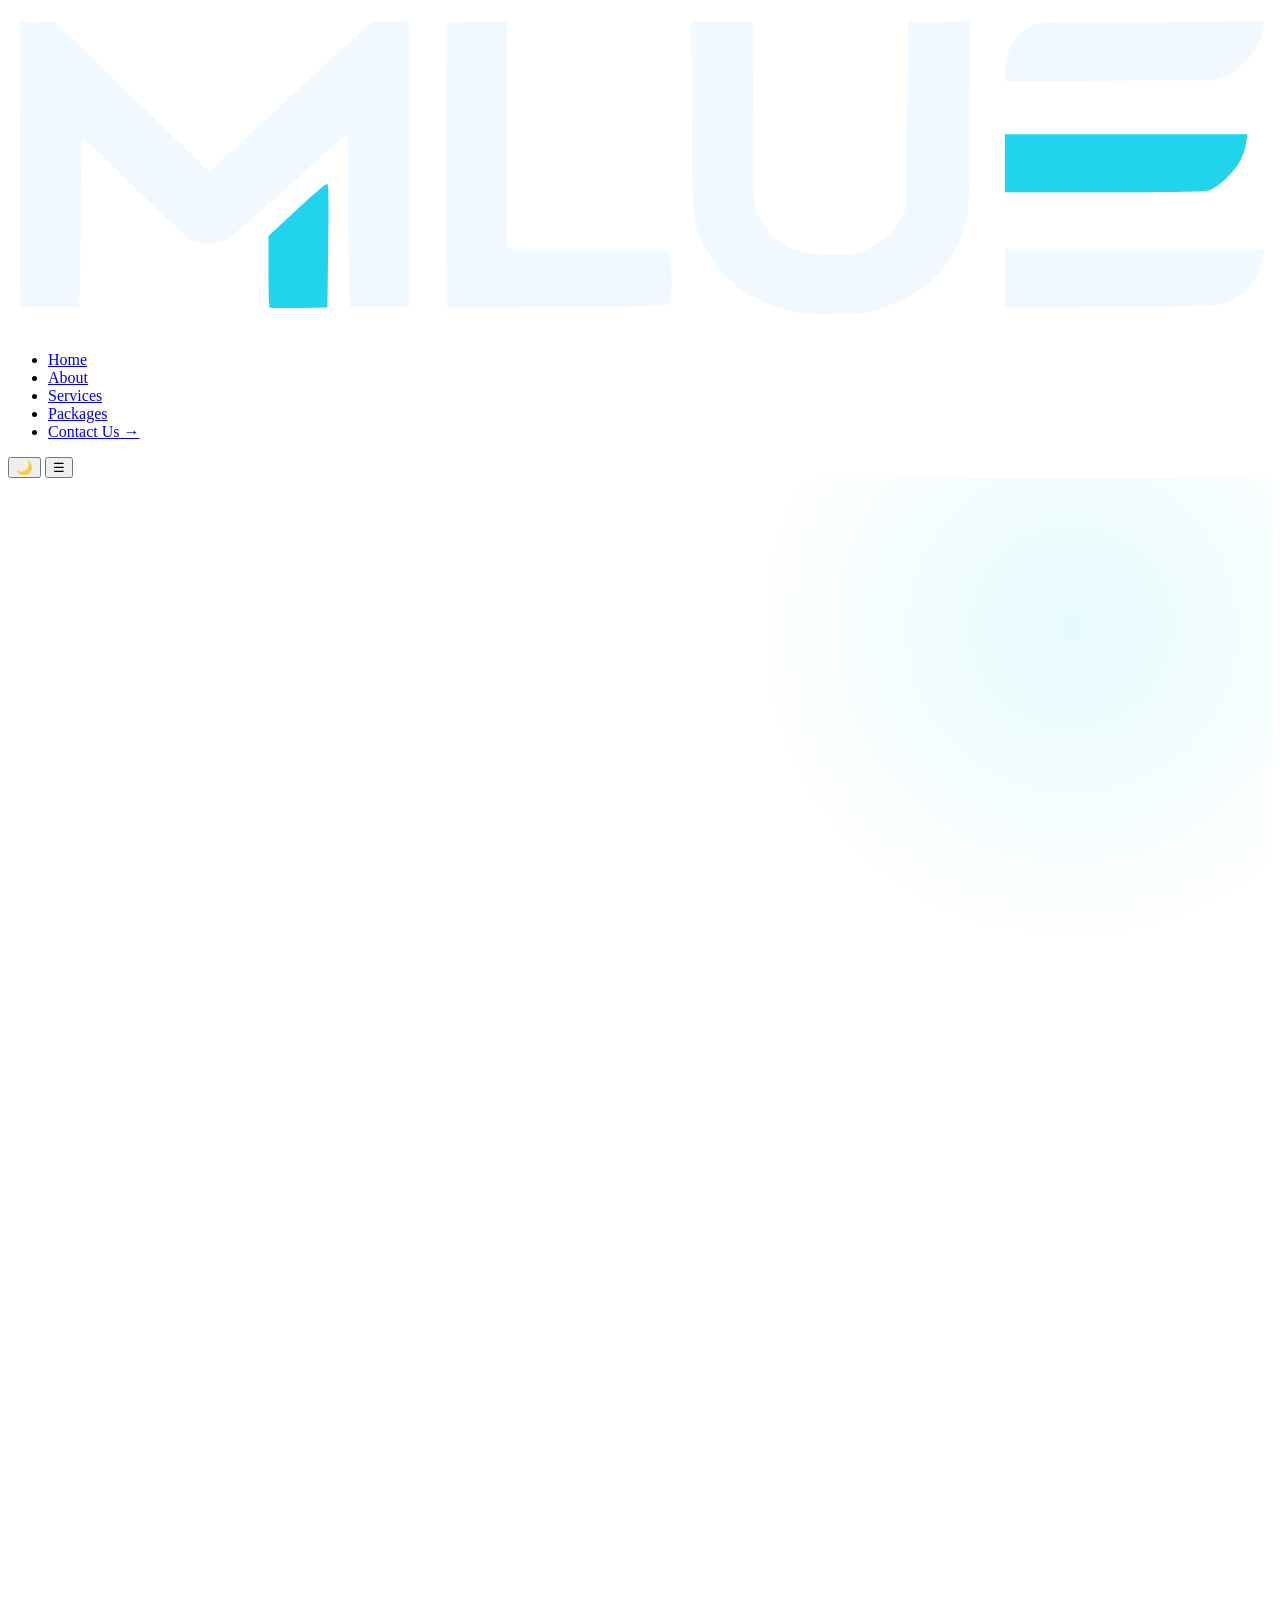
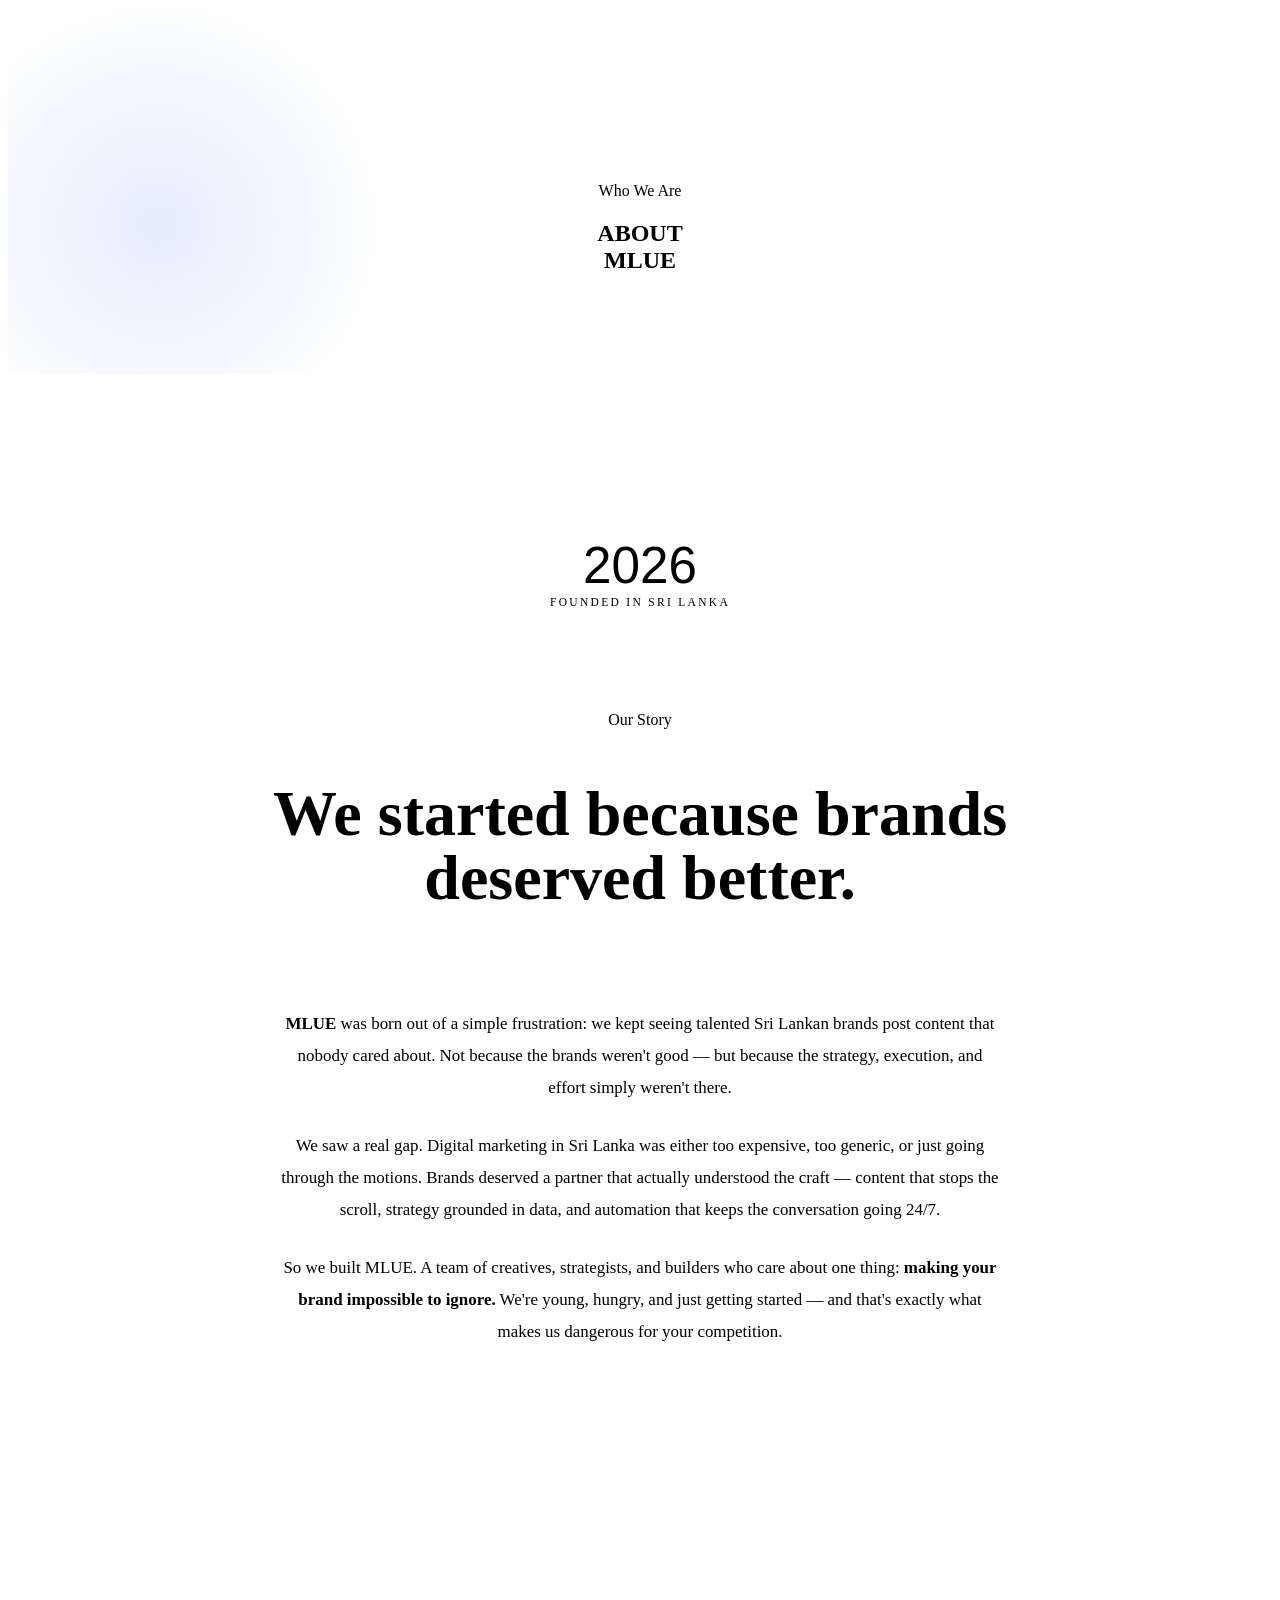
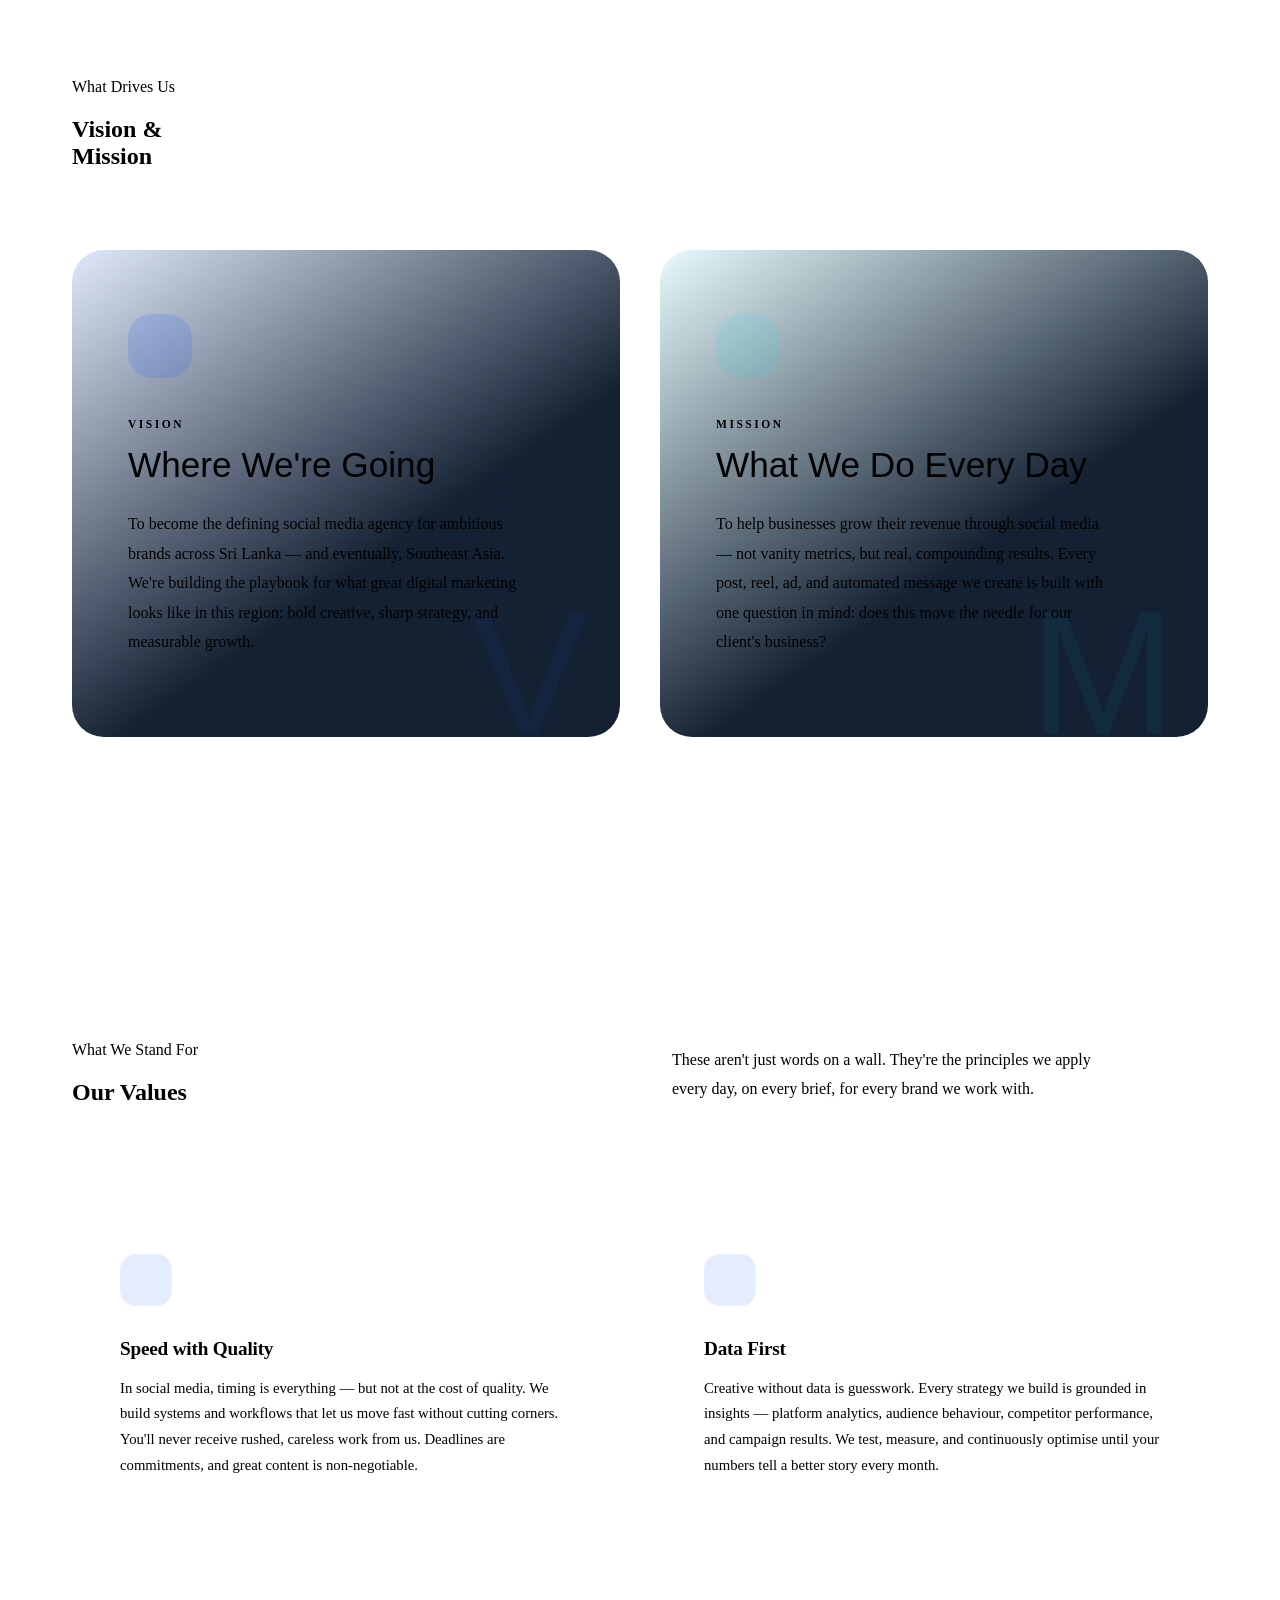
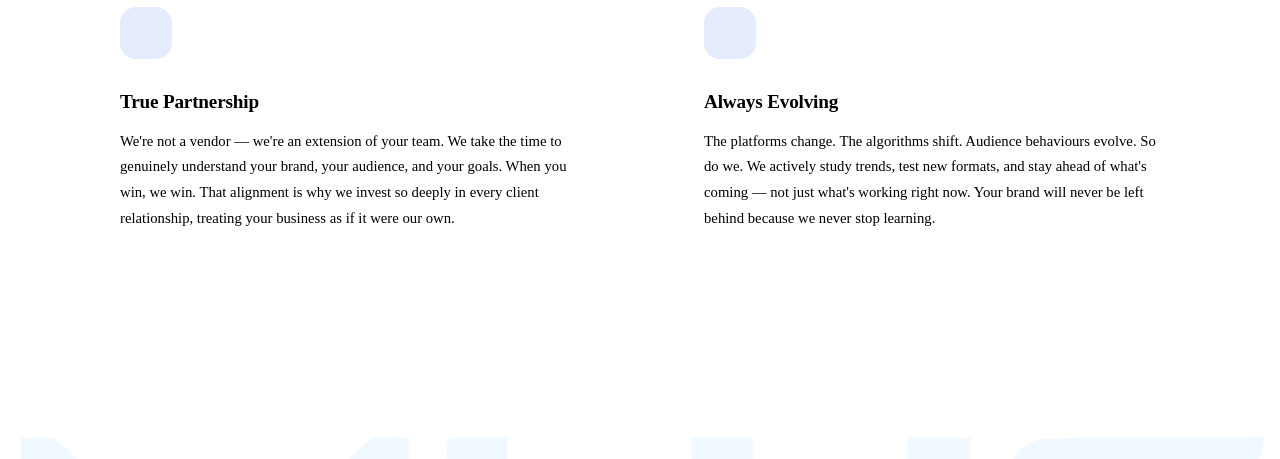
==== commit 34123e26: "Add files via upload" ====
--- a/about.html
+++ b/about.html
@@ -3,94 +3,194 @@
 <head>
 <meta charset="UTF-8">
 <meta name="viewport" content="width=device-width, initial-scale=1.0">
-<title>MLUE</title>
-<link rel="icon" type="image/svg+xml" href="assets/favicon.svg">
+<title>About — MLUE</title>
+<link rel="icon" type="image/svg+xml" href="favicon.svg">
 <link rel="stylesheet" href="shared.css">
 <style>
-#hero{min-height:60vh;display:flex;flex-direction:column;justify-content:flex-end;padding:0 5vw 6rem;padding-top:8rem;position:relative;overflow:hidden;}
-.hero-grid{position:absolute;inset:0;background-image:linear-gradient(var(--border) 1px,transparent 1px),linear-gradient(90deg,var(--border) 1px,transparent 1px);background-size:60px 60px;mask-image:radial-gradient(ellipse 80% 100% at 50% 100%,black 30%,transparent 80%);z-index:0;}
-.hero-glow{position:absolute;width:700px;height:500px;border-radius:50%;background:radial-gradient(circle,rgba(34,211,238,0.12) 0%,transparent 65%);top:-100px;right:-100px;animation:pulse 8s ease-in-out infinite;z-index:0;}
-.hero-content{position:relative;z-index:1;}
-.page-kicker{font-size:0.72rem;letter-spacing:0.22em;text-transform:uppercase;color:var(--cyan);font-weight:600;margin-bottom:1rem;display:inline-flex;align-items:center;gap:0.5rem;opacity:0;animation:fadeUp 0.7s 0.2s forwards;}
-.page-kicker::before{content:'';width:20px;height:1px;background:var(--cyan);display:block;}
-.page-title{font-family:'Anton',sans-serif;font-size:clamp(4rem,10vw,9rem);line-height:0.92;letter-spacing:-0.02em;opacity:0;animation:fadeUp 0.8s 0.35s forwards;}
-
-/* ABOUT STORY */
-#story{padding:8rem 5vw;border-top:1px solid var(--border);}
-.story-grid{display:grid;grid-template-columns:1fr 1fr;gap:6rem;align-items:center;}
-.story-img{position:relative;border-radius:2rem;overflow:hidden;height:520px;}
-.story-img img{width:100%;height:100%;object-fit:cover;filter:brightness(0.75) saturate(0.9);transition:transform 0.6s,filter 0.6s;}
-.story-img:hover img{transform:scale(1.03);filter:brightness(0.85) saturate(1);}
-.story-img-overlay{position:absolute;inset:0;background:linear-gradient(160deg,rgba(37,99,235,0.3),rgba(34,211,238,0.1));border-radius:2rem;}
-.story-img-badge{position:absolute;bottom:2rem;left:2rem;background:rgba(2,11,24,0.85);backdrop-filter:blur(12px);border:1px solid var(--border-cyan);border-radius:1rem;padding:1.2rem 1.5rem;}
-.story-img-badge .b-num{font-family:'Anton',sans-serif;font-size:2.2rem;color:var(--cyan);line-height:1;}
-.story-img-badge .b-label{color:var(--white-dim);font-size:0.8rem;margin-top:0.2rem;}
-.story-text p{color:var(--white-dim);font-size:1rem;line-height:1.85;margin-bottom:1.4rem;font-weight:300;}
-.story-text p strong{color:var(--white);font-weight:600;}
-
-/* VISION MISSION */
-#vision-mission{padding:8rem 5vw;background:var(--navy);border-top:1px solid var(--border);}
-.vm-grid{display:grid;grid-template-columns:1fr 1fr;gap:2rem;margin-top:4rem;}
-.vm-card{
-  border-radius:2rem;padding:3rem;position:relative;overflow:hidden;
-  transition:transform 0.4s,box-shadow 0.4s;cursor:default;
-}
-.vm-card.vision{
-  background:linear-gradient(135deg,rgba(37,99,235,0.15),rgba(13,32,69,0.8));
-  border:1px solid var(--border-blue);
-  animation:glowPulse 4s ease-in-out infinite;
-}
-.vm-card.mission{
-  background:linear-gradient(135deg,rgba(34,211,238,0.12),rgba(13,32,69,0.8));
-  border:1px solid var(--border-cyan);
-  animation:glowPulse 4s ease-in-out infinite 2s;
-}
-.vm-card:hover{transform:translateY(-8px) scale(1.01);}
-.vm-glow-orb{position:absolute;width:200px;height:200px;border-radius:50%;top:-60px;right:-60px;pointer-events:none;}
-.vision .vm-glow-orb{background:radial-gradient(circle,rgba(37,99,235,0.25) 0%,transparent 70%);}
-.mission .vm-glow-orb{background:radial-gradient(circle,rgba(34,211,238,0.2) 0%,transparent 70%);}
-.vm-icon{width:56px;height:56px;border-radius:1.2rem;display:flex;align-items:center;justify-content:center;font-size:1.6rem;margin-bottom:1.5rem;}
-.vision .vm-icon{background:rgba(37,99,235,0.2);border:1px solid var(--border-blue);}
-.mission .vm-icon{background:rgba(34,211,238,0.15);border:1px solid var(--border-cyan);}
-.vm-label{font-size:0.72rem;letter-spacing:0.2em;text-transform:uppercase;font-weight:600;margin-bottom:0.75rem;}
-.vision .vm-label{color:var(--blue-bright);}
-.mission .vm-label{color:var(--cyan);}
-.vm-title{font-family:'Anton',sans-serif;font-size:1.8rem;margin-bottom:1rem;}
-.vm-text{color:var(--white-dim);font-size:0.95rem;line-height:1.8;font-weight:300;}
-
-/* VALUES */
-#values{padding:8rem 5vw;border-top:1px solid var(--border);}
-.values-grid{display:grid;grid-template-columns:repeat(4,1fr);gap:1.5rem;margin-top:4rem;}
-.value-card{background:var(--navy-card);border:1px solid var(--border-blue);border-radius:1.5rem;padding:2rem;text-align:center;transition:transform 0.35s,box-shadow 0.35s,border-color 0.35s;}
-.value-card:hover{transform:translateY(-6px);border-color:var(--cyan);box-shadow:0 20px 50px rgba(34,211,238,0.08);}
-.value-icon{font-size:2.5rem;margin-bottom:1rem;display:block;}
-.value-name{font-weight:700;font-size:1.05rem;margin-bottom:0.5rem;}
-.value-desc{color:var(--grey);font-size:0.85rem;line-height:1.6;}
-
-/* Values section only remains on this page */
-
-@media(max-width:900px){
-  .story-grid{grid-template-columns:1fr;}
-  .story-img{height:340px;}
-  .vm-grid{grid-template-columns:1fr;}
-  .values-grid{grid-template-columns:1fr 1fr;}
-  .stats-row{grid-template-columns:1fr 1fr;}
-  .stat-item:nth-child(2){border-right:none;}
-  .stat-item:nth-child(3){border-top:1px solid var(--border);}
-  .team-grid{grid-template-columns:1fr 1fr;}
-}
-@media(max-width:600px){
-  .values-grid{grid-template-columns:1fr;}
-  .team-grid{grid-template-columns:1fr;}
-  .stats-row{grid-template-columns:1fr;}
-  .stat-item{border-right:none;border-bottom:1px solid var(--border);}
+
+/* ── ABOUT HERO ───────────────────────────────────────────── */
+#hero {
+  min-height: 72vh;
+  display: flex; flex-direction: column; justify-content: center;
+  align-items: center; text-align: center;
+  padding: 8rem 5vw 5rem;
+  position: relative; overflow: hidden;
+}
+.hero-glow-1 {
+  position: absolute; width: 700px; height: 700px; border-radius: 50%;
+  background: radial-gradient(circle, rgba(34,211,238,0.11) 0%, transparent 65%);
+  top: -200px; right: -150px; animation: pulse 8s ease-in-out infinite; z-index: 0;
+}
+.hero-glow-2 {
+  position: absolute; width: 500px; height: 500px; border-radius: 50%;
+  background: radial-gradient(circle, rgba(37,99,235,0.12) 0%, transparent 65%);
+  bottom: -100px; left: -100px; animation: pulse 11s ease-in-out infinite 3s reverse; z-index: 0;
+}
+#hero .hero-content { position: relative; z-index: 2; max-width: 860px; }
+
+/* ── STORY ────────────────────────────────────────────────── */
+#story {
+  padding: 9rem 5vw;
+  border-top: 1px solid var(--border);
+  background: var(--navy);
+}
+.story-inner {
+  max-width: 860px; margin: 0 auto; text-align: center;
+}
+.story-inner .section-title {
+  font-size: clamp(2.6rem, 5vw, 5.2rem);
+  margin-bottom: 2rem; line-height: 1.0;
+}
+.story-year-badge {
+  display: inline-flex; flex-direction: column; align-items: center;
+  background: var(--navy-card); border: 1px solid var(--border-cyan);
+  border-radius: 1.5rem; padding: 1.4rem 2.6rem; margin-bottom: 4rem;
+}
+.story-year-badge .yr { font-family: 'Anton', sans-serif; font-size: 3.2rem; color: var(--cyan); line-height: 1; }
+.story-year-badge .yr-label { font-size: 0.72rem; letter-spacing: 0.2em; text-transform: uppercase; color: var(--grey); margin-top: 0.3rem; }
+.story-body { max-width: 720px; margin: 0 auto; }
+.story-body p {
+  color: var(--white-dim); font-size: 1.06rem; line-height: 1.9;
+  margin-bottom: 1.6rem; font-weight: 300;
+}
+.story-body p strong { color: var(--white); font-weight: 600; }
+.story-divider {
+  width: 60px; height: 2px; margin: 3rem auto;
+  background: linear-gradient(90deg, var(--blue), var(--cyan));
+  border-radius: 2px;
+}
+
+/* ── VISION & MISSION ─────────────────────────────────────── */
+#vision-mission {
+  padding: 9rem 5vw;
+  border-top: 1px solid var(--border);
+  background: var(--navy-deep);
+}
+.vm-header { max-width: 600px; margin-bottom: 5rem; }
+.vm-grid { display: grid; grid-template-columns: 1fr 1fr; gap: 2.5rem; }
+
+.vm-card {
+  border-radius: 2rem; padding: 4rem 3.5rem;
+  position: relative; overflow: hidden;
+  transition: transform 0.4s, box-shadow 0.4s;
+}
+.vm-card:hover { transform: translateY(-8px); }
+.vm-card.vision {
+  background: linear-gradient(145deg, rgba(37,99,235,0.14) 0%, rgba(7,21,40,0.95) 60%);
+  border: 1px solid var(--border-blue);
+}
+.vm-card.mission {
+  background: linear-gradient(145deg, rgba(34,211,238,0.10) 0%, rgba(7,21,40,0.95) 60%);
+  border: 1px solid var(--border-cyan);
+}
+/* decorative corner accent */
+.vm-card::before {
+  content: ''; position: absolute; top: 0; left: 0; right: 0; height: 2px;
+  background: linear-gradient(90deg, transparent, var(--border-blue), transparent);
+  transition: background 0.4s;
+}
+.vm-card.vision:hover::before { background: linear-gradient(90deg, transparent, var(--blue), transparent); }
+.vm-card.mission::before { background: linear-gradient(90deg, transparent, var(--border-cyan), transparent); }
+.vm-card.mission:hover::before { background: linear-gradient(90deg, transparent, var(--cyan), transparent); }
+
+/* big decorative letter */
+.vm-bg-letter {
+  position: absolute; bottom: -1.5rem; right: 2rem;
+  font-family: 'Anton', sans-serif; font-size: 11rem; line-height: 1;
+  pointer-events: none; user-select: none;
+}
+.vm-card.vision .vm-bg-letter { color: rgba(37,99,235,0.07); }
+.vm-card.mission .vm-bg-letter { color: rgba(34,211,238,0.06); }
+
+.vm-icon-wrap {
+  width: 64px; height: 64px; border-radius: 1.5rem;
+  display: flex; align-items: center; justify-content: center;
+  margin-bottom: 2.5rem;
+}
+.vm-card.vision .vm-icon-wrap { background: rgba(37,99,235,0.18); border: 1px solid var(--border-blue); }
+.vm-card.mission .vm-icon-wrap { background: rgba(34,211,238,0.12); border: 1px solid var(--border-cyan); }
+.vm-icon-wrap svg { width: 28px; height: 28px; }
+.vm-card.vision .vm-icon-wrap svg { stroke: var(--blue-bright); }
+.vm-card.mission .vm-icon-wrap svg { stroke: var(--cyan); }
+
+.vm-label {
+  font-size: 0.72rem; letter-spacing: 0.22em; text-transform: uppercase;
+  font-weight: 600; margin-bottom: 1rem;
+}
+.vm-card.vision .vm-label { color: var(--blue-bright); }
+.vm-card.mission .vm-label { color: var(--cyan); }
+.vm-title { font-family: 'Anton', sans-serif; font-size: 2.2rem; line-height: 1.1; margin-bottom: 1.5rem; }
+.vm-text { color: var(--white-dim); font-size: 1rem; line-height: 1.85; font-weight: 300; position: relative; z-index: 1; max-width: 400px; }
+
+/* ── VALUES ───────────────────────────────────────────────── */
+#values {
+  padding: 9rem 5vw;
+  border-top: 1px solid var(--border);
+  background: var(--navy);
+}
+.values-header { display: grid; grid-template-columns: 1fr 1fr; gap: 4rem; align-items: end; margin-bottom: 5rem; }
+.values-header-sub { color: var(--grey); font-size: 1rem; line-height: 1.8; font-weight: 300; max-width: 420px; align-self: center; }
+
+.values-grid { display: grid; grid-template-columns: repeat(2, 1fr); gap: 2rem; }
+
+.value-card {
+  background: var(--navy-card); border: 1px solid var(--border-blue);
+  border-radius: 1.8rem; padding: 3rem;
+  transition: transform 0.35s, box-shadow 0.35s, border-color 0.35s;
+  position: relative; overflow: hidden;
+}
+.value-card::after {
+  content: ''; position: absolute; top: 0; left: 0; right: 0; bottom: 0;
+  background: linear-gradient(135deg, rgba(37,99,235,0.05), rgba(34,211,238,0.03));
+  opacity: 0; transition: opacity 0.35s; border-radius: inherit;
+}
+.value-card:hover { transform: translateY(-6px); border-color: var(--border-cyan); box-shadow: 0 20px 60px rgba(34,211,238,0.08); }
+.value-card:hover::after { opacity: 1; }
+
+.value-icon-wrap {
+  width: 52px; height: 52px; border-radius: 1rem; margin-bottom: 2rem;
+  background: rgba(37,99,235,0.12); border: 1px solid var(--border-blue);
+  display: flex; align-items: center; justify-content: center;
+  transition: background 0.3s, border-color 0.3s;
+}
+.value-card:hover .value-icon-wrap { background: rgba(34,211,238,0.12); border-color: var(--border-cyan); }
+.value-icon-wrap svg { width: 24px; height: 24px; stroke: var(--cyan); }
+
+.value-name { font-weight: 700; font-size: 1.2rem; margin-bottom: 1rem; letter-spacing: -0.01em; }
+.value-desc { color: var(--grey); font-size: 0.92rem; line-height: 1.75; font-weight: 300; }
+
+/* ── MOBILE ───────────────────────────────────────────────── */
+@media (max-width: 900px) {
+  .vm-grid, .values-grid { grid-template-columns: 1fr; }
+  .values-header { grid-template-columns: 1fr; gap: 1.5rem; margin-bottom: 3rem; }
+  .vm-card { padding: 3rem 2.5rem; }
+  .vm-bg-letter { font-size: 7rem; }
+}
+@media (max-width: 600px) {
+  #story, #vision-mission, #values { padding: 5rem 5vw; }
+  .vm-card { padding: 2.5rem 2rem; }
+  .value-card { padding: 2.5rem 2rem; }
+  .story-year-badge { padding: 1rem 2rem; }
 }
 </style>
 </head>
 <body>
 
+<!-- NAV -->
 <nav id="main-nav">
-  <a href="index.html" class="nav-logo"><div class="logo-svg-wrap"><svg style="color:#f0f9ff;" xmlns="http://www.w3.org/2000/svg" viewBox="88 468 634 162"><path fill="currentColor" d="M 483.695312 620.753906 C 461.484375 616.179688 445.511719 604.699219 437.359375 587.480469 C 431.121094 574.417969 431.285156 576.332031 430.953125 522.84375 L 430.703125 474.761719 L 461.484375 474.761719 L 461.734375 520.761719 C 461.980469 564.105469 462.148438 566.933594 463.644531 570.675781 C 467.304688 579.578125 474.460938 586.398438 483.363281 589.5625 C 490.683594 592.140625 506.65625 592.804688 513.5625 590.808594 C 525.207031 587.480469 532.113281 582.070312 536.355469 573.007812 L 538.519531 568.347656 L 538.933594 521.757812 L 539.347656 475.171875 L 554.988281 474.921875 L 570.628906 474.757812 L 570.382812 522.757812 C 570.050781 569.675781 570.050781 571.003906 568.21875 576.914062 C 561.644531 598.625 547.503906 612.1875 524.292969 619.171875 C 517.808594 621.085938 515.144531 621.417969 503.164062 621.667969 C 493.597656 621.835938 487.6875 621.585938 483.699219 620.753906 Z"/><path fill="currentColor" d="M 108.175781 618.011719 L 93.867188 617.84375 L 94.03125 546.46875 L 94.28125 475.175781 L 102.683594 474.925781 L 111.003906 474.679688 L 126.808594 489.902344 C 135.460938 498.21875 152.933594 515.109375 165.574219 527.421875 L 188.703125 549.796875 L 190.949219 547.964844 C 192.277344 546.96875 201.84375 538.230469 212.410156 528.5 C 222.890625 518.765625 240.359375 502.628906 251.09375 492.726562 L 270.644531 474.761719 L 289.363281 474.761719 L 289.363281 617.84375 L 274.804688 617.84375 C 266.820312 617.84375 259.996094 617.925781 259.664062 618.09375 C 259.25 618.175781 258.832031 598.542969 258.582031 574.417969 L 258.167969 530.660156 L 240.699219 546.46875 C 206.59375 577.414062 199.9375 583.15625 196.609375 584.652344 C 192.199219 586.648438 185.128906 586.648438 180.554688 584.570312 C 178.222656 583.492188 168.742188 574.921875 151.355469 557.949219 C 137.210938 544.222656 125.398438 532.992188 125.148438 532.992188 C 124.902344 532.992188 124.570312 552.125 124.484375 575.585938 C 124.316406 603.203125 123.902344 618.175781 123.402344 618.175781 C 122.988281 618.257812 116.082031 618.175781 108.179688 618.011719 Z"/><path fill="currentColor" d="M 307.996094 617.929688 C 307.832031 617.761719 307.664062 585.902344 307.664062 547.132812 C 307.664062 493.480469 307.910156 476.507812 308.664062 475.757812 C 309.328125 475.09375 313.988281 474.761719 324.050781 474.761719 L 338.445312 474.761719 L 338.445312 588.730469 L 416.726562 588.730469 L 418.722656 590.808594 C 420.71875 592.71875 420.800781 593.21875 420.800781 603.953125 C 420.800781 613.601562 420.632812 615.265625 419.300781 616.429688 C 417.972656 617.597656 412.066406 617.761719 363.066406 618.011719 C 332.953125 618.175781 308.160156 618.09375 307.992188 617.929688 Z"/><path fill="currentColor" d="M 588.347656 617.929688 C 588.179688 617.761719 588.015625 611.109375 588.015625 603.121094 L 588.015625 588.730469 L 718.371094 588.730469 L 717.625 593.054688 C 716.125 601.042969 711.300781 608.445312 704.644531 612.855469 C 697.160156 617.847656 697.324219 617.761719 640.589844 618.015625 C 612.054688 618.179688 588.511719 618.097656 588.347656 617.933594 Z"/><path fill="currentColor" d="M 588.179688 498.300781 C 588.761719 488.320312 593.585938 481 602.15625 476.925781 C 605.820312 475.179688 606.898438 475.179688 661.972656 474.925781 L 718.042969 474.679688 L 717.542969 478.507812 C 716.210938 487.824219 707.476562 498.558594 697.992188 502.382812 L 693.25 504.292969 L 640.507812 504.542969 L 587.765625 504.789062 Z"/><path fill="#22D3EE" d="M 219.234375 618.175781 C 218.902344 617.84375 218.652344 609.609375 218.652344 599.957031 L 218.652344 582.324219 L 227.136719 574.503906 C 241.863281 560.859375 247.101562 556.285156 248.101562 556.285156 C 248.765625 556.285156 248.933594 564.601562 248.601562 587.230469 L 248.1875 618.261719 L 233.960938 618.511719 C 226.222656 618.589844 219.570312 618.429688 219.238281 618.175781 Z"/><path fill="#22D3EE" d="M 588.015625 545.882812 L 588.015625 531.328125 L 709.636719 531.328125 L 709.058594 535.320312 C 708.808594 537.484375 707.644531 541.226562 706.480469 543.722656 C 703.816406 549.546875 695.332031 557.949219 690.503906 559.445312 C 687.925781 560.195312 674.699219 560.445312 637.511719 560.445312 L 588.015625 560.445312 Z"/></svg></div></a>
+  <a href="index.html" class="nav-logo">
+    <div class="logo-svg-wrap">
+      <svg style="color:#f0f9ff;" xmlns="http://www.w3.org/2000/svg" viewBox="88 468 634 162" preserveAspectRatio="xMidYMid meet">
+        <path fill="currentColor" d="M 483.695312 620.753906 C 461.484375 616.179688 445.511719 604.699219 437.359375 587.480469 C 431.121094 574.417969 431.285156 576.332031 430.953125 522.84375 L 430.703125 474.761719 L 461.484375 474.761719 L 461.734375 520.761719 C 461.980469 564.105469 462.148438 566.933594 463.644531 570.675781 C 467.304688 579.578125 474.460938 586.398438 483.363281 589.5625 C 490.683594 592.140625 506.65625 592.804688 513.5625 590.808594 C 525.207031 587.480469 532.113281 582.070312 536.355469 573.007812 L 538.519531 568.347656 L 538.933594 521.757812 L 539.347656 475.171875 L 554.988281 474.921875 L 570.628906 474.757812 L 570.382812 522.757812 C 570.050781 569.675781 570.050781 571.003906 568.21875 576.914062 C 561.644531 598.625 547.503906 612.1875 524.292969 619.171875 C 517.808594 621.085938 515.144531 621.417969 503.164062 621.667969 C 493.597656 621.835938 487.6875 621.585938 483.699219 620.753906 Z"/>
+        <path fill="currentColor" d="M 108.175781 618.011719 L 93.867188 617.84375 L 94.03125 546.46875 L 94.28125 475.175781 L 102.683594 474.925781 L 111.003906 474.679688 L 126.808594 489.902344 C 135.460938 498.21875 152.933594 515.109375 165.574219 527.421875 L 188.703125 549.796875 L 190.949219 547.964844 C 192.277344 546.96875 201.84375 538.230469 212.410156 528.5 C 222.890625 518.765625 240.359375 502.628906 251.09375 492.726562 L 270.644531 474.761719 L 289.363281 474.761719 L 289.363281 617.84375 L 274.804688 617.84375 C 266.820312 617.84375 259.996094 617.925781 259.664062 618.09375 C 259.25 618.175781 258.832031 598.542969 258.582031 574.417969 L 258.167969 530.660156 L 240.699219 546.46875 C 206.59375 577.414062 199.9375 583.15625 196.609375 584.652344 C 192.199219 586.648438 185.128906 586.648438 180.554688 584.570312 C 178.222656 583.492188 168.742188 574.921875 151.355469 557.949219 C 137.210938 544.222656 125.398438 532.992188 125.148438 532.992188 C 124.902344 532.992188 124.570312 552.125 124.484375 575.585938 C 124.316406 603.203125 123.902344 618.175781 123.402344 618.175781 C 122.988281 618.257812 116.082031 618.175781 108.179688 618.011719 Z"/>
+        <path fill="currentColor" d="M 307.996094 617.929688 C 307.832031 617.761719 307.664062 585.902344 307.664062 547.132812 C 307.664062 493.480469 307.910156 476.507812 308.664062 475.757812 C 309.328125 475.09375 313.988281 474.761719 324.050781 474.761719 L 338.445312 474.761719 L 338.445312 588.730469 L 416.726562 588.730469 L 418.722656 590.808594 C 420.71875 592.71875 420.800781 593.21875 420.800781 603.953125 C 420.800781 613.601562 420.632812 615.265625 419.300781 616.429688 C 417.972656 617.597656 412.066406 617.761719 363.066406 618.011719 C 332.953125 618.175781 308.160156 618.09375 307.992188 617.929688 Z"/>
+        <path fill="currentColor" d="M 588.347656 617.929688 C 588.179688 617.761719 588.015625 611.109375 588.015625 603.121094 L 588.015625 588.730469 L 718.371094 588.730469 L 717.625 593.054688 C 716.125 601.042969 711.300781 608.445312 704.644531 612.855469 C 697.160156 617.847656 697.324219 617.761719 640.589844 618.015625 C 612.054688 618.179688 588.511719 618.097656 588.347656 617.933594 Z"/>
+        <path fill="currentColor" d="M 588.179688 498.300781 C 588.761719 488.320312 593.585938 481 602.15625 476.925781 C 605.820312 475.179688 606.898438 475.179688 661.972656 474.925781 L 718.042969 474.679688 L 717.542969 478.507812 C 716.210938 487.824219 707.476562 498.558594 697.992188 502.382812 L 693.25 504.292969 L 640.507812 504.542969 L 587.765625 504.789062 Z"/>
+        <path fill="#22D3EE" d="M 219.234375 618.175781 C 218.902344 617.84375 218.652344 609.609375 218.652344 599.957031 L 218.652344 582.324219 L 227.136719 574.503906 C 241.863281 560.859375 247.101562 556.285156 248.101562 556.285156 C 248.765625 556.285156 248.933594 564.601562 248.601562 587.230469 L 248.1875 618.261719 L 233.960938 618.511719 C 226.222656 618.589844 219.570312 618.429688 219.238281 618.175781 Z"/>
+        <path fill="#22D3EE" d="M 588.015625 545.882812 L 588.015625 531.328125 L 709.636719 531.328125 L 709.058594 535.320312 C 708.808594 537.484375 707.644531 541.226562 706.480469 543.722656 C 703.816406 549.546875 695.332031 557.949219 690.503906 559.445312 C 687.925781 560.195312 674.699219 560.445312 637.511719 560.445312 L 588.015625 560.445312 Z"/>
+      </svg>
+    </div>
+  </a>
   <ul class="nav-links">
     <li><a href="index.html">Home</a></li>
     <li><a href="about.html" class="active">About</a></li>
@@ -100,112 +200,276 @@
   </ul>
   <div class="nav-actions">
     <button class="theme-toggle" aria-label="Toggle theme" onclick="toggleTheme()">☀</button>
-    <button class="nav-burger" onclick="toggleMenu()">☰</button>
+    <button class="nav-burger" aria-label="Open menu" onclick="toggleMenu()">☰</button>
   </div>
 </nav>
 
+<!-- HERO -->
 <section id="hero">
-  <div class="hero-grid"></div>
-  <div class="hero-glow"></div>
+  <canvas class="cursor-glow-canvas" id="heroGlowCanvas"></canvas>
+  <div class="page-hero-bg"></div>
+  <div class="hero-glow-1"></div>
+  <div class="hero-glow-2"></div>
   <div class="hero-content">
     <div class="page-kicker">Who We Are</div>
-    <h1 class="page-title">ABOUT<br><span style="color:var(--cyan)">MLUE</span></h1>
+    <h1 class="page-title">
+      ABOUT<br><span class="cyan">MLUE</span>
+    </h1>
   </div>
 </section>
 
+<!-- STORY -->
 <section id="story">
-  <div class="story-grid">
-    <div class="story-img reveal-left">
-      <img src="https://images.unsplash.com/photo-1552664730-d307ca884978?w=800&q=80" alt="MLUE team at work">
-      <div class="story-img-overlay"></div>
-      <div class="story-img-badge">
-        <div class="b-num">2023</div>
-        <div class="b-label">Founded in Sri Lanka</div>
-      </div>
-    </div>
-    <div class="story-text reveal-right">
-      <p class="section-label">Our Story</p>
-      <h2 class="section-title" style="margin-bottom:2rem;">We started because<br><span style="color:var(--cyan)">brands deserved better.</span></h2>
-      <p><strong>MLUE</strong> is a creative social media marketing agency based in Sri Lanka, built to help businesses grow their online presence with powerful content, smart strategy, and modern digital solutions.</p>
-      <p>We work with brands to manage their social media, create engaging content, shoot and edit professional videos, design eye-catching visuals, and build AI-powered automation systems that make business easier.</p>
-      <p>At MLUE, we don't just post content — we help brands look professional, connect with the right audience, and grow with purpose. Every piece of content we create is designed to move the needle, not just fill a feed.</p>
+  <div class="story-inner">
+    <div class="story-year-badge reveal">
+      <span class="yr">2026</span>
+      <span class="yr-label">Founded in Sri Lanka</span>
+    </div>
+    <p class="section-label reveal">Our Story</p>
+    <h2 class="section-title reveal reveal-delay-1">
+      We started because brands<br><span style="color:var(--cyan)">deserved better.</span>
+    </h2>
+    <div class="story-divider reveal reveal-delay-2"></div>
+    <div class="story-body reveal reveal-delay-2">
+      <p>
+        <strong>MLUE</strong> was born out of a simple frustration: we kept seeing talented Sri Lankan brands post content that nobody cared about. Not because the brands weren't good — but because the strategy, execution, and effort simply weren't there.
+      </p>
+      <p>
+        We saw a real gap. Digital marketing in Sri Lanka was either too expensive, too generic, or just going through the motions. Brands deserved a partner that actually understood the craft — content that stops the scroll, strategy grounded in data, and automation that keeps the conversation going 24/7.
+      </p>
+      <p>
+        So we built MLUE. A team of creatives, strategists, and builders who care about one thing: <strong>making your brand impossible to ignore.</strong> We're young, hungry, and just getting started — and that's exactly what makes us dangerous for your competition.
+      </p>
     </div>
   </div>
 </section>
 
+<!-- VISION & MISSION -->
 <section id="vision-mission">
-  <p class="section-label reveal">What Drives Us</p>
-  <h2 class="section-title reveal reveal-delay-1">Vision &<br>Mission</h2>
+  <div class="vm-header">
+    <p class="section-label reveal">What Drives Us</p>
+    <h2 class="section-title reveal reveal-delay-1">Vision &<br>Mission</h2>
+  </div>
   <div class="vm-grid">
+
+    <!-- VISION -->
     <div class="vm-card vision reveal">
-      <div class="vm-glow-orb"></div>
-      <div class="vm-icon">🔭</div>
+      <div class="vm-bg-letter">V</div>
+      <div class="vm-icon-wrap">
+        <!-- Telescope / compass icon -->
+        <svg xmlns="http://www.w3.org/2000/svg" fill="none" stroke-width="1.8" stroke-linecap="round" stroke-linejoin="round" viewBox="0 0 24 24">
+          <circle cx="12" cy="12" r="3"/><path d="M12 2v3M12 19v3M4.22 4.22l2.12 2.12M17.66 17.66l2.12 2.12M2 12h3M19 12h3M4.22 19.78l2.12-2.12M17.66 6.34l2.12-2.12"/>
+        </svg>
+      </div>
       <div class="vm-label">Vision</div>
       <div class="vm-title">Where We're Going</div>
-      <p class="vm-text">Our vision is to become a leading digital marketing agency that helps businesses turn their online presence into real customer growth and sales — making Sri Lankan brands competitive on a global stage.</p>
-    </div>
+      <p class="vm-text">
+        To become the defining social media agency for ambitious brands across Sri Lanka — and eventually, Southeast Asia. We're building the playbook for what great digital marketing looks like in this region: bold creative, sharp strategy, and measurable growth.
+      </p>
+    </div>
+
+    <!-- MISSION -->
     <div class="vm-card mission reveal reveal-delay-1">
-      <div class="vm-glow-orb"></div>
-      <div class="vm-icon">🎯</div>
+      <div class="vm-bg-letter">M</div>
+      <div class="vm-icon-wrap">
+        <!-- Target icon -->
+        <svg xmlns="http://www.w3.org/2000/svg" fill="none" stroke-width="1.8" stroke-linecap="round" stroke-linejoin="round" viewBox="0 0 24 24">
+          <circle cx="12" cy="12" r="10"/><circle cx="12" cy="12" r="6"/><circle cx="12" cy="12" r="2"/>
+        </svg>
+      </div>
       <div class="vm-label">Mission</div>
       <div class="vm-title">What We Do Every Day</div>
-      <p class="vm-text">Our mission is to help businesses grow by creating strategic content that attracts attention, builds trust, and converts audiences into paying customers — delivered with creativity, data, and relentless commitment.</p>
-    </div>
+      <p class="vm-text">
+        To help businesses grow their revenue through social media — not vanity metrics, but real, compounding results. Every post, reel, ad, and automated message we create is built with one question in mind: does this move the needle for our client's business?
+      </p>
+    </div>
+
   </div>
 </section>
 
+<!-- VALUES -->
 <section id="values">
-  <p class="section-label reveal">What We Stand For</p>
-  <h2 class="section-title reveal reveal-delay-1">Our Values</h2>
+  <div class="values-header">
+    <div>
+      <p class="section-label reveal">What We Stand For</p>
+      <h2 class="section-title reveal reveal-delay-1">Our Values</h2>
+    </div>
+    <p class="values-header-sub reveal reveal-delay-2">
+      These aren't just words on a wall. They're the principles we apply every day, on every brief, for every brand we work with.
+    </p>
+  </div>
+
   <div class="values-grid">
-    <div class="value-card reveal"><span class="value-icon">⚡</span><div class="value-name">Speed with Quality</div><div class="value-desc">Fast turnarounds without cutting corners. Great content delivered on time, every time.</div></div>
-    <div class="value-card reveal reveal-delay-1"><span class="value-icon">📊</span><div class="value-name">Data First</div><div class="value-desc">Every decision is backed by numbers. We test, measure, and optimise until the results speak for themselves.</div></div>
-    <div class="value-card reveal reveal-delay-2"><span class="value-icon">🤝</span><div class="value-name">True Partnership</div><div class="value-desc">We treat every brand like our own. Your growth is our growth, and we're invested in your long-term success.</div></div>
-    <div class="value-card reveal reveal-delay-3"><span class="value-icon">🚀</span><div class="value-name">Always Evolving</div><div class="value-desc">The algorithm changes. So do we. We stay ahead of platform shifts so your brand never falls behind.</div></div>
+
+    <!-- Speed with Quality -->
+    <div class="value-card reveal">
+      <div class="value-icon-wrap">
+        <svg xmlns="http://www.w3.org/2000/svg" fill="none" stroke-width="1.8" stroke-linecap="round" stroke-linejoin="round" viewBox="0 0 24 24">
+          <path d="M13 2L3 14h9l-1 8 10-12h-9l1-8z"/>
+        </svg>
+      </div>
+      <div class="value-name">Speed with Quality</div>
+      <div class="value-desc">
+        In social media, timing is everything — but not at the cost of quality. We build systems and workflows that let us move fast without cutting corners. You'll never receive rushed, careless work from us. Deadlines are commitments, and great content is non-negotiable.
+      </div>
+    </div>
+
+    <!-- Data First -->
+    <div class="value-card reveal reveal-delay-1">
+      <div class="value-icon-wrap">
+        <svg xmlns="http://www.w3.org/2000/svg" fill="none" stroke-width="1.8" stroke-linecap="round" stroke-linejoin="round" viewBox="0 0 24 24">
+          <line x1="18" y1="20" x2="18" y2="10"/><line x1="12" y1="20" x2="12" y2="4"/><line x1="6" y1="20" x2="6" y2="14"/>
+        </svg>
+      </div>
+      <div class="value-name">Data First</div>
+      <div class="value-desc">
+        Creative without data is guesswork. Every strategy we build is grounded in insights — platform analytics, audience behaviour, competitor performance, and campaign results. We test, measure, and continuously optimise until your numbers tell a better story every month.
+      </div>
+    </div>
+
+    <!-- True Partnership -->
+    <div class="value-card reveal reveal-delay-2">
+      <div class="value-icon-wrap">
+        <svg xmlns="http://www.w3.org/2000/svg" fill="none" stroke-width="1.8" stroke-linecap="round" stroke-linejoin="round" viewBox="0 0 24 24">
+          <path d="M17 21v-2a4 4 0 0 0-4-4H5a4 4 0 0 0-4 4v2"/><circle cx="9" cy="7" r="4"/><path d="M23 21v-2a4 4 0 0 0-3-3.87"/><path d="M16 3.13a4 4 0 0 1 0 7.75"/>
+        </svg>
+      </div>
+      <div class="value-name">True Partnership</div>
+      <div class="value-desc">
+        We're not a vendor — we're an extension of your team. We take the time to genuinely understand your brand, your audience, and your goals. When you win, we win. That alignment is why we invest so deeply in every client relationship, treating your business as if it were our own.
+      </div>
+    </div>
+
+    <!-- Always Evolving -->
+    <div class="value-card reveal reveal-delay-3">
+      <div class="value-icon-wrap">
+        <svg xmlns="http://www.w3.org/2000/svg" fill="none" stroke-width="1.8" stroke-linecap="round" stroke-linejoin="round" viewBox="0 0 24 24">
+          <polyline points="23 4 23 10 17 10"/><polyline points="1 20 1 14 7 14"/>
+          <path d="M3.51 9a9 9 0 0 1 14.85-3.36L23 10M1 14l4.64 4.36A9 9 0 0 0 20.49 15"/>
+        </svg>
+      </div>
+      <div class="value-name">Always Evolving</div>
+      <div class="value-desc">
+        The platforms change. The algorithms shift. Audience behaviours evolve. So do we. We actively study trends, test new formats, and stay ahead of what's coming — not just what's working right now. Your brand will never be left behind because we never stop learning.
+      </div>
+    </div>
+
   </div>
 </section>
 
+<!-- FOOTER -->
 <footer>
   <div class="footer-grid">
-    <div class="footer-brand"><div class="logo-svg-wrap" style="height:36px;"><svg style="color:#f0f9ff;" xmlns="http://www.w3.org/2000/svg" viewBox="88 468 634 162"><path fill="currentColor" d="M 483.695312 620.753906 C 461.484375 616.179688 445.511719 604.699219 437.359375 587.480469 C 431.121094 574.417969 431.285156 576.332031 430.953125 522.84375 L 430.703125 474.761719 L 461.484375 474.761719 L 461.734375 520.761719 C 461.980469 564.105469 462.148438 566.933594 463.644531 570.675781 C 467.304688 579.578125 474.460938 586.398438 483.363281 589.5625 C 490.683594 592.140625 506.65625 592.804688 513.5625 590.808594 C 525.207031 587.480469 532.113281 582.070312 536.355469 573.007812 L 538.519531 568.347656 L 538.933594 521.757812 L 539.347656 475.171875 L 554.988281 474.921875 L 570.628906 474.757812 L 570.382812 522.757812 C 570.050781 569.675781 570.050781 571.003906 568.21875 576.914062 C 561.644531 598.625 547.503906 612.1875 524.292969 619.171875 C 517.808594 621.085938 515.144531 621.417969 503.164062 621.667969 C 493.597656 621.835938 487.6875 621.585938 483.699219 620.753906 Z"/><path fill="currentColor" d="M 108.175781 618.011719 L 93.867188 617.84375 L 94.03125 546.46875 L 94.28125 475.175781 L 102.683594 474.925781 L 111.003906 474.679688 L 126.808594 489.902344 C 135.460938 498.21875 152.933594 515.109375 165.574219 527.421875 L 188.703125 549.796875 L 190.949219 547.964844 C 192.277344 546.96875 201.84375 538.230469 212.410156 528.5 C 222.890625 518.765625 240.359375 502.628906 251.09375 492.726562 L 270.644531 474.761719 L 289.363281 474.761719 L 289.363281 617.84375 L 274.804688 617.84375 C 266.820312 617.84375 259.996094 617.925781 259.664062 618.09375 C 259.25 618.175781 258.832031 598.542969 258.582031 574.417969 L 258.167969 530.660156 L 240.699219 546.46875 C 206.59375 577.414062 199.9375 583.15625 196.609375 584.652344 C 192.199219 586.648438 185.128906 586.648438 180.554688 584.570312 C 178.222656 583.492188 168.742188 574.921875 151.355469 557.949219 C 137.210938 544.222656 125.398438 532.992188 125.148438 532.992188 C 124.902344 532.992188 124.570312 552.125 124.484375 575.585938 C 124.316406 603.203125 123.902344 618.175781 123.402344 618.175781 C 122.988281 618.257812 116.082031 618.175781 108.179688 618.011719 Z"/><path fill="currentColor" d="M 307.996094 617.929688 C 307.832031 617.761719 307.664062 585.902344 307.664062 547.132812 C 307.664062 493.480469 307.910156 476.507812 308.664062 475.757812 C 309.328125 475.09375 313.988281 474.761719 324.050781 474.761719 L 338.445312 474.761719 L 338.445312 588.730469 L 416.726562 588.730469 L 418.722656 590.808594 C 420.71875 592.71875 420.800781 593.21875 420.800781 603.953125 C 420.800781 613.601562 420.632812 615.265625 419.300781 616.429688 C 417.972656 617.597656 412.066406 617.761719 363.066406 618.011719 C 332.953125 618.175781 308.160156 618.09375 307.992188 617.929688 Z"/><path fill="currentColor" d="M 588.347656 617.929688 C 588.179688 617.761719 588.015625 611.109375 588.015625 603.121094 L 588.015625 588.730469 L 718.371094 588.730469 L 717.625 593.054688 C 716.125 601.042969 711.300781 608.445312 704.644531 612.855469 C 697.160156 617.847656 697.324219 617.761719 640.589844 618.015625 C 612.054688 618.179688 588.511719 618.097656 588.347656 617.933594 Z"/><path fill="currentColor" d="M 588.179688 498.300781 C 588.761719 488.320312 593.585938 481 602.15625 476.925781 C 605.820312 475.179688 606.898438 475.179688 661.972656 474.925781 L 718.042969 474.679688 L 717.542969 478.507812 C 716.210938 487.824219 707.476562 498.558594 697.992188 502.382812 L 693.25 504.292969 L 640.507812 504.542969 L 587.765625 504.789062 Z"/><path fill="#22D3EE" d="M 219.234375 618.175781 C 218.902344 617.84375 218.652344 609.609375 218.652344 599.957031 L 218.652344 582.324219 L 227.136719 574.503906 C 241.863281 560.859375 247.101562 556.285156 248.101562 556.285156 C 248.765625 556.285156 248.933594 564.601562 248.601562 587.230469 L 248.1875 618.261719 L 233.960938 618.511719 C 226.222656 618.589844 219.570312 618.429688 219.238281 618.175781 Z"/><path fill="#22D3EE" d="M 588.015625 545.882812 L 588.015625 531.328125 L 709.636719 531.328125 L 709.058594 535.320312 C 708.808594 537.484375 707.644531 541.226562 706.480469 543.722656 C 703.816406 549.546875 695.332031 557.949219 690.503906 559.445312 C 687.925781 560.195312 674.699219 560.445312 637.511719 560.445312 L 588.015625 560.445312 Z"/></svg></div><p>Sri Lanka's creative social media agency — turning content into customers.</p></div>
-    <div class="footer-col"><h4>Company</h4><a href="about.html">About Us</a><a href="services.html">Services</a><a href="work.html">Packages</a><a href="contact.html">Contact</a></div>
-    <div class="footer-col"><h4>Services</h4><a href="services.html">Social Media</a><a href="services.html">Content Creation</a><a href="services.html">Paid Ads</a><a href="services.html">AI Automation</a></div>
-    <div class="footer-col"><h4>Get in Touch</h4><a href="mailto:info@mluelk.com">info@mluelk.com</a><a href="tel:+94728444300">+94 728 444 300</a><a href="contact.html">Book a Free Call</a></div>
-  </div>
-  <div class="footer-bottom"><div class="footer-copy">© 2026 MLUE. All rights reserved.</div><div class="footer-social"><a href="https://www.instagram.com/mluelk/" target="_blank" rel="noopener noreferrer" aria-label="Instagram"><img src="assets/instagram.png" alt="Instagram"></a><a href="https://www.linkedin.com/company/mluelk/" target="_blank" rel="noopener noreferrer" aria-label="LinkedIn"><img src="assets/linkedin.png" alt="LinkedIn"></a></div></div>
+    <div class="footer-brand">
+      <div class="logo-svg-wrap" style="height:36px;">
+        <svg style="color:#f0f9ff;" xmlns="http://www.w3.org/2000/svg" viewBox="88 468 634 162">
+          <path fill="currentColor" d="M 483.695312 620.753906 C 461.484375 616.179688 445.511719 604.699219 437.359375 587.480469 C 431.121094 574.417969 431.285156 576.332031 430.953125 522.84375 L 430.703125 474.761719 L 461.484375 474.761719 L 461.734375 520.761719 C 461.980469 564.105469 462.148438 566.933594 463.644531 570.675781 C 467.304688 579.578125 474.460938 586.398438 483.363281 589.5625 C 490.683594 592.140625 506.65625 592.804688 513.5625 590.808594 C 525.207031 587.480469 532.113281 582.070312 536.355469 573.007812 L 538.519531 568.347656 L 538.933594 521.757812 L 539.347656 475.171875 L 554.988281 474.921875 L 570.628906 474.757812 L 570.382812 522.757812 C 570.050781 569.675781 570.050781 571.003906 568.21875 576.914062 C 561.644531 598.625 547.503906 612.1875 524.292969 619.171875 C 517.808594 621.085938 515.144531 621.417969 503.164062 621.667969 C 493.597656 621.835938 487.6875 621.585938 483.699219 620.753906 Z"/>
+          <path fill="currentColor" d="M 108.175781 618.011719 L 93.867188 617.84375 L 94.03125 546.46875 L 94.28125 475.175781 L 102.683594 474.925781 L 111.003906 474.679688 L 126.808594 489.902344 C 135.460938 498.21875 152.933594 515.109375 165.574219 527.421875 L 188.703125 549.796875 L 190.949219 547.964844 C 192.277344 546.96875 201.84375 538.230469 212.410156 528.5 C 222.890625 518.765625 240.359375 502.628906 251.09375 492.726562 L 270.644531 474.761719 L 289.363281 474.761719 L 289.363281 617.84375 L 274.804688 617.84375 C 266.820312 617.84375 259.996094 617.925781 259.664062 618.09375 C 259.25 618.175781 258.832031 598.542969 258.582031 574.417969 L 258.167969 530.660156 L 240.699219 546.46875 C 206.59375 577.414062 199.9375 583.15625 196.609375 584.652344 C 192.199219 586.648438 185.128906 586.648438 180.554688 584.570312 C 178.222656 583.492188 168.742188 574.921875 151.355469 557.949219 C 137.210938 544.222656 125.398438 532.992188 125.148438 532.992188 C 124.902344 532.992188 124.570312 552.125 124.484375 575.585938 C 124.316406 603.203125 123.902344 618.175781 123.402344 618.175781 C 122.988281 618.257812 116.082031 618.175781 108.179688 618.011719 Z"/>
+          <path fill="currentColor" d="M 307.996094 617.929688 C 307.832031 617.761719 307.664062 585.902344 307.664062 547.132812 C 307.664062 493.480469 307.910156 476.507812 308.664062 475.757812 C 309.328125 475.09375 313.988281 474.761719 324.050781 474.761719 L 338.445312 474.761719 L 338.445312 588.730469 L 416.726562 588.730469 L 418.722656 590.808594 C 420.71875 592.71875 420.800781 593.21875 420.800781 603.953125 C 420.800781 613.601562 420.632812 615.265625 419.300781 616.429688 C 417.972656 617.597656 412.066406 617.761719 363.066406 618.011719 C 332.953125 618.175781 308.160156 618.09375 307.992188 617.929688 Z"/>
+          <path fill="currentColor" d="M 588.347656 617.929688 C 588.179688 617.761719 588.015625 611.109375 588.015625 603.121094 L 588.015625 588.730469 L 718.371094 588.730469 L 717.625 593.054688 C 716.125 601.042969 711.300781 608.445312 704.644531 612.855469 C 697.160156 617.847656 697.324219 617.761719 640.589844 618.015625 C 612.054688 618.179688 588.511719 618.097656 588.347656 617.933594 Z"/>
+          <path fill="currentColor" d="M 588.179688 498.300781 C 588.761719 488.320312 593.585938 481 602.15625 476.925781 C 605.820312 475.179688 606.898438 475.179688 661.972656 474.925781 L 718.042969 474.679688 L 717.542969 478.507812 C 716.210938 487.824219 707.476562 498.558594 697.992188 502.382812 L 693.25 504.292969 L 640.507812 504.542969 L 587.765625 504.789062 Z"/>
+          <path fill="#22D3EE" d="M 219.234375 618.175781 C 218.902344 617.84375 218.652344 609.609375 218.652344 599.957031 L 218.652344 582.324219 L 227.136719 574.503906 C 241.863281 560.859375 247.101562 556.285156 248.101562 556.285156 C 248.765625 556.285156 248.933594 564.601562 248.601562 587.230469 L 248.1875 618.261719 L 233.960938 618.511719 C 226.222656 618.589844 219.570312 618.429688 219.238281 618.175781 Z"/>
+          <path fill="#22D3EE" d="M 588.015625 545.882812 L 588.015625 531.328125 L 709.636719 531.328125 L 709.058594 535.320312 C 708.808594 537.484375 707.644531 541.226562 706.480469 543.722656 C 703.816406 549.546875 695.332031 557.949219 690.503906 559.445312 C 687.925781 560.195312 674.699219 560.445312 637.511719 560.445312 L 588.015625 560.445312 Z"/>
+        </svg>
+      </div>
+      <p>Sri Lanka's creative social media agency — turning content into customers.</p>
+    </div>
+    <div class="footer-col">
+      <h4>Company</h4>
+      <a href="about.html">About Us</a>
+      <a href="services.html">Services</a>
+      <a href="work.html">Packages</a>
+      <a href="contact.html">Contact</a>
+    </div>
+    <div class="footer-col">
+      <h4>Services</h4>
+      <a href="services.html">Social Media</a>
+      <a href="services.html">Content Creation</a>
+      <a href="services.html">Paid Ads</a>
+      <a href="services.html">AI Automation</a>
+    </div>
+    <div class="footer-col">
+      <h4>Get in Touch</h4>
+      <a href="mailto:info@mluelk.com">info@mluelk.com</a>
+      <a href="tel:+94728444300">+94 728 444 300</a>
+      <a href="contact.html">Book a Free Call</a>
+    </div>
+  </div>
+  <div class="footer-bottom">
+    <div class="footer-copy">© 2026 MLUE. All rights reserved.</div>
+    <div class="footer-social">
+      <a href="https://www.instagram.com/mluelk/" target="_blank" rel="noopener noreferrer" aria-label="Instagram">
+        <svg width="20" height="20" viewBox="0 0 24 24" fill="none" stroke="url(#ig-grad)" stroke-width="1.8" stroke-linecap="round" stroke-linejoin="round">
+          <defs><linearGradient id="ig-grad" x1="0%" y1="100%" x2="100%" y2="0%"><stop offset="0%" stop-color="#f09433"/><stop offset="25%" stop-color="#e6683c"/><stop offset="50%" stop-color="#dc2743"/><stop offset="75%" stop-color="#cc2366"/><stop offset="100%" stop-color="#bc1888"/></linearGradient></defs>
+          <rect x="2" y="2" width="20" height="20" rx="5" ry="5"/><path d="M16 11.37A4 4 0 1 1 12.63 8 4 4 0 0 1 16 11.37z"/><line x1="17.5" y1="6.5" x2="17.51" y2="6.5"/>
+        </svg>
+      </a>
+      <a href="https://www.linkedin.com/company/mluelk/" target="_blank" rel="noopener noreferrer" aria-label="LinkedIn">
+        <svg width="20" height="20" viewBox="0 0 24 24" fill="none" stroke="#0A66C2" stroke-width="1.8" stroke-linecap="round" stroke-linejoin="round">
+          <path d="M16 8a6 6 0 0 1 6 6v7h-4v-7a2 2 0 0 0-2-2 2 2 0 0 0-2 2v7h-4v-7a6 6 0 0 1 6-6z"/><rect x="2" y="9" width="4" height="12"/><circle cx="4" cy="4" r="2"/>
+        </svg>
+      </a>
+    </div>
+  </div>
 </footer>
 
 <script>
+/* ── SHARED JS ──────────────────────────────────────────── */
 function toggleMenu() {
-  const links = document.querySelector('.nav-links');
-  if (!links) return;
-  links.classList.toggle('open');
-}
-
-function applyTheme(theme) {
-  const root = document.documentElement;
-  const toggle = document.querySelector('.theme-toggle');
-  const isLight = theme === 'light';
-  root.setAttribute('data-theme', isLight ? 'light' : 'dark');
-  if (toggle) toggle.textContent = isLight ? '🌙' : '☀';
+  document.querySelector('.nav-links')?.classList.toggle('open');
+}
+function applyTheme(t) {
+  const isLight = t === 'light';
+  document.documentElement.setAttribute('data-theme', isLight ? 'light' : 'dark');
+  const btn = document.querySelector('.theme-toggle');
+  if (btn) btn.textContent = isLight ? '🌙' : '☀';
   localStorage.setItem('mlue-theme', isLight ? 'light' : 'dark');
 }
-
 function toggleTheme() {
-  const current = document.documentElement.getAttribute('data-theme') === 'light' ? 'light' : 'dark';
-  applyTheme(current === 'light' ? 'dark' : 'light');
-}
-
-const savedTheme = localStorage.getItem('mlue-theme');
-if (savedTheme) {
-  applyTheme(savedTheme);
-} else {
-  applyTheme(window.matchMedia && window.matchMedia('(prefers-color-scheme: light)').matches ? 'light' : 'dark');
-}
-
-const observer = new IntersectionObserver((entries) => { entries.forEach(e => { if(e.isIntersecting) e.target.classList.add('visible'); }); }, { threshold: 0.1, rootMargin: '0px 0px -40px 0px' });
-document.querySelectorAll('.reveal, .reveal-left, .reveal-right').forEach(el => observer.observe(el));
-window.addEventListener('scroll', () => { document.getElementById('main-nav').classList.toggle('scrolled', window.scrollY > 60); });
+  applyTheme(document.documentElement.getAttribute('data-theme') === 'light' ? 'dark' : 'light');
+}
+const saved = localStorage.getItem('mlue-theme');
+applyTheme(saved || (window.matchMedia('(prefers-color-scheme: light)').matches ? 'light' : 'dark'));
+
+window.addEventListener('scroll', () => {
+  document.getElementById('main-nav')?.classList.toggle('scrolled', window.scrollY > 60);
+});
+
+const ro = new IntersectionObserver(
+  es => es.forEach(e => { if (e.isIntersecting) e.target.classList.add('visible'); }),
+  { threshold: 0.08, rootMargin: '0px 0px -30px 0px' }
+);
+document.querySelectorAll('.reveal, .reveal-left, .reveal-right').forEach(el => ro.observe(el));
+
+/* ── CURSOR GLOW ────────────────────────────────────────── */
+(function() {
+  if (window.matchMedia('(hover: none)').matches) return;
+  const canvas = document.getElementById('heroGlowCanvas');
+  const section = document.getElementById('hero');
+  if (!canvas || !section) return;
+  const ctx = canvas.getContext('2d');
+  let mx = -999, my = -999;
+  function resize() { canvas.width = section.offsetWidth; canvas.height = section.offsetHeight; }
+  resize();
+  window.addEventListener('resize', resize);
+  section.addEventListener('mousemove', e => {
+    const r = section.getBoundingClientRect();
+    mx = e.clientX - r.left; my = e.clientY - r.top;
+  });
+  section.addEventListener('mouseleave', () => { mx = -999; my = -999; });
+  (function draw() {
+    ctx.clearRect(0, 0, canvas.width, canvas.height);
+    if (mx > 0) {
+      const g = ctx.createRadialGradient(mx, my, 0, mx, my, 240);
+      g.addColorStop(0, 'rgba(34,211,238,0.12)');
+      g.addColorStop(0.45, 'rgba(37,99,235,0.06)');
+      g.addColorStop(1, 'rgba(37,99,235,0)');
+      ctx.fillStyle = g;
+      ctx.beginPath(); ctx.arc(mx, my, 240, 0, Math.PI * 2); ctx.fill();
+    }
+    requestAnimationFrame(draw);
+  })();
+})();
 </script>
 </body>
 </html>
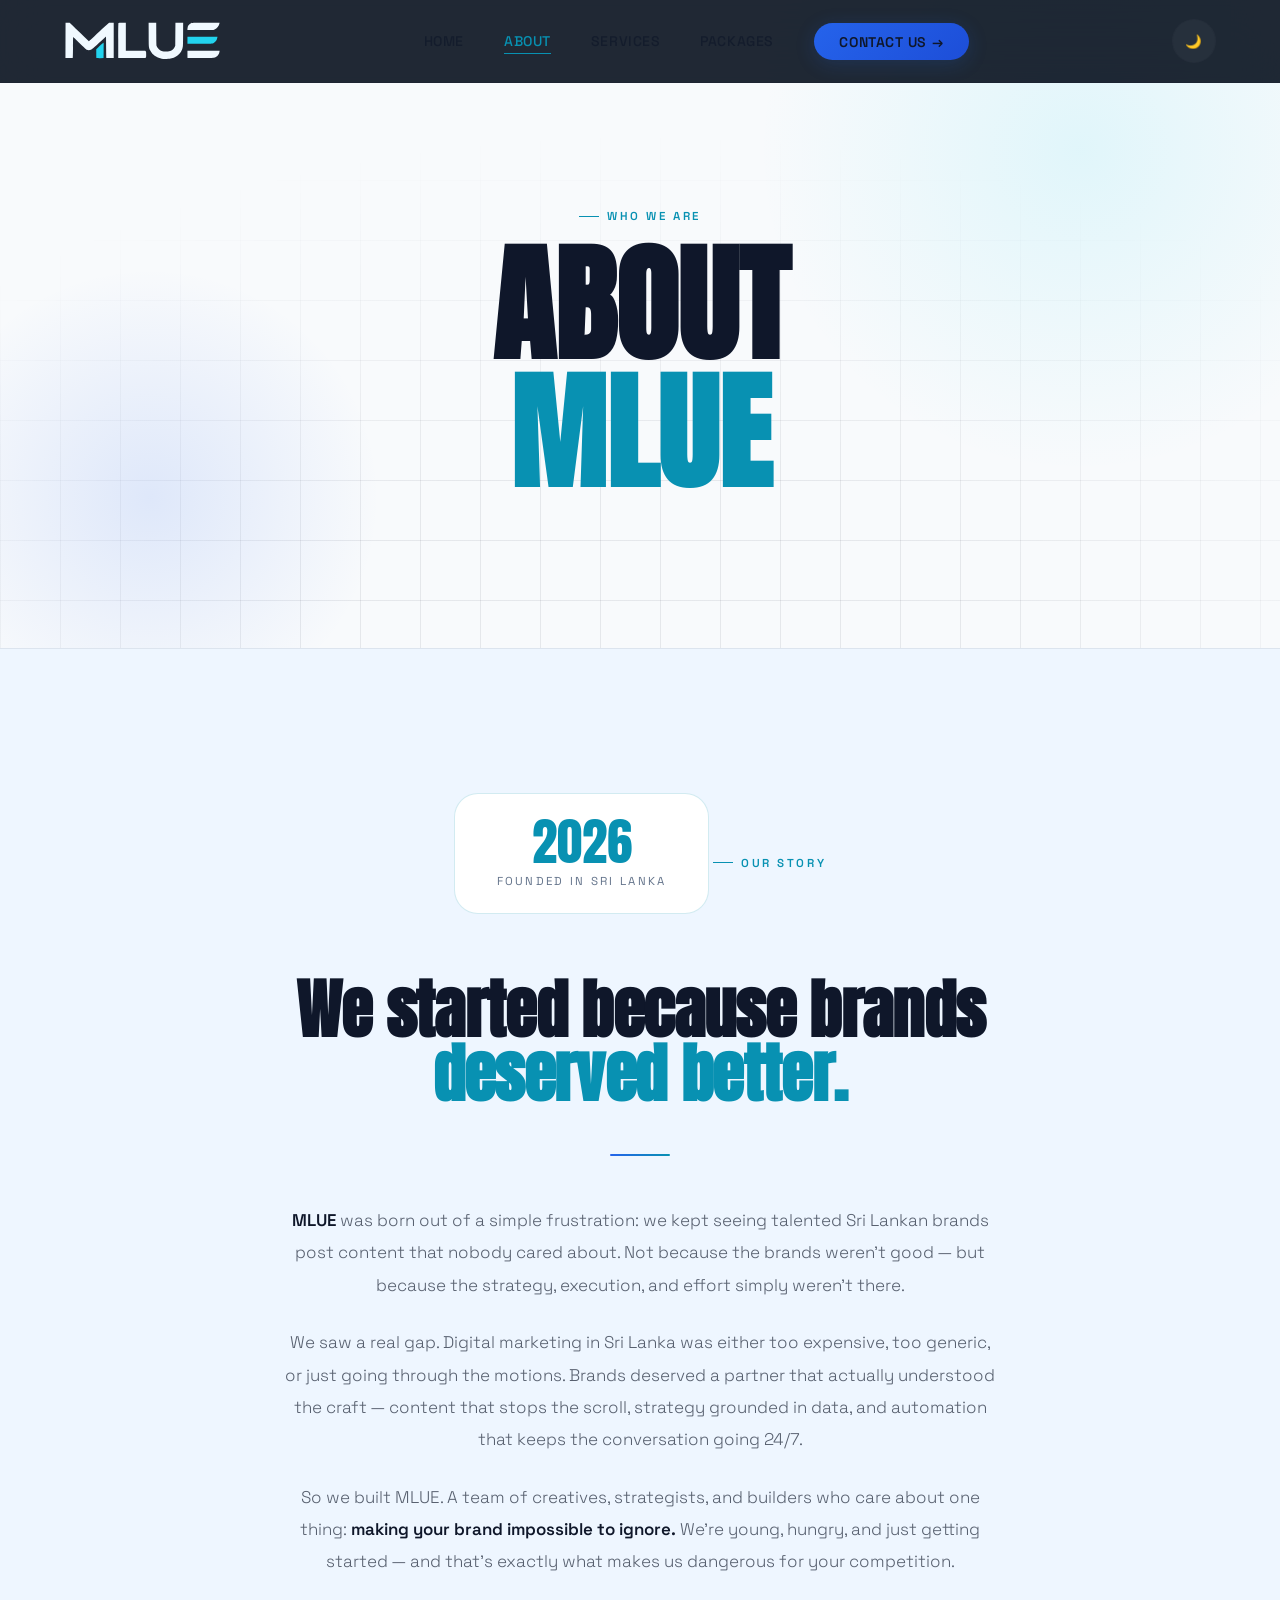
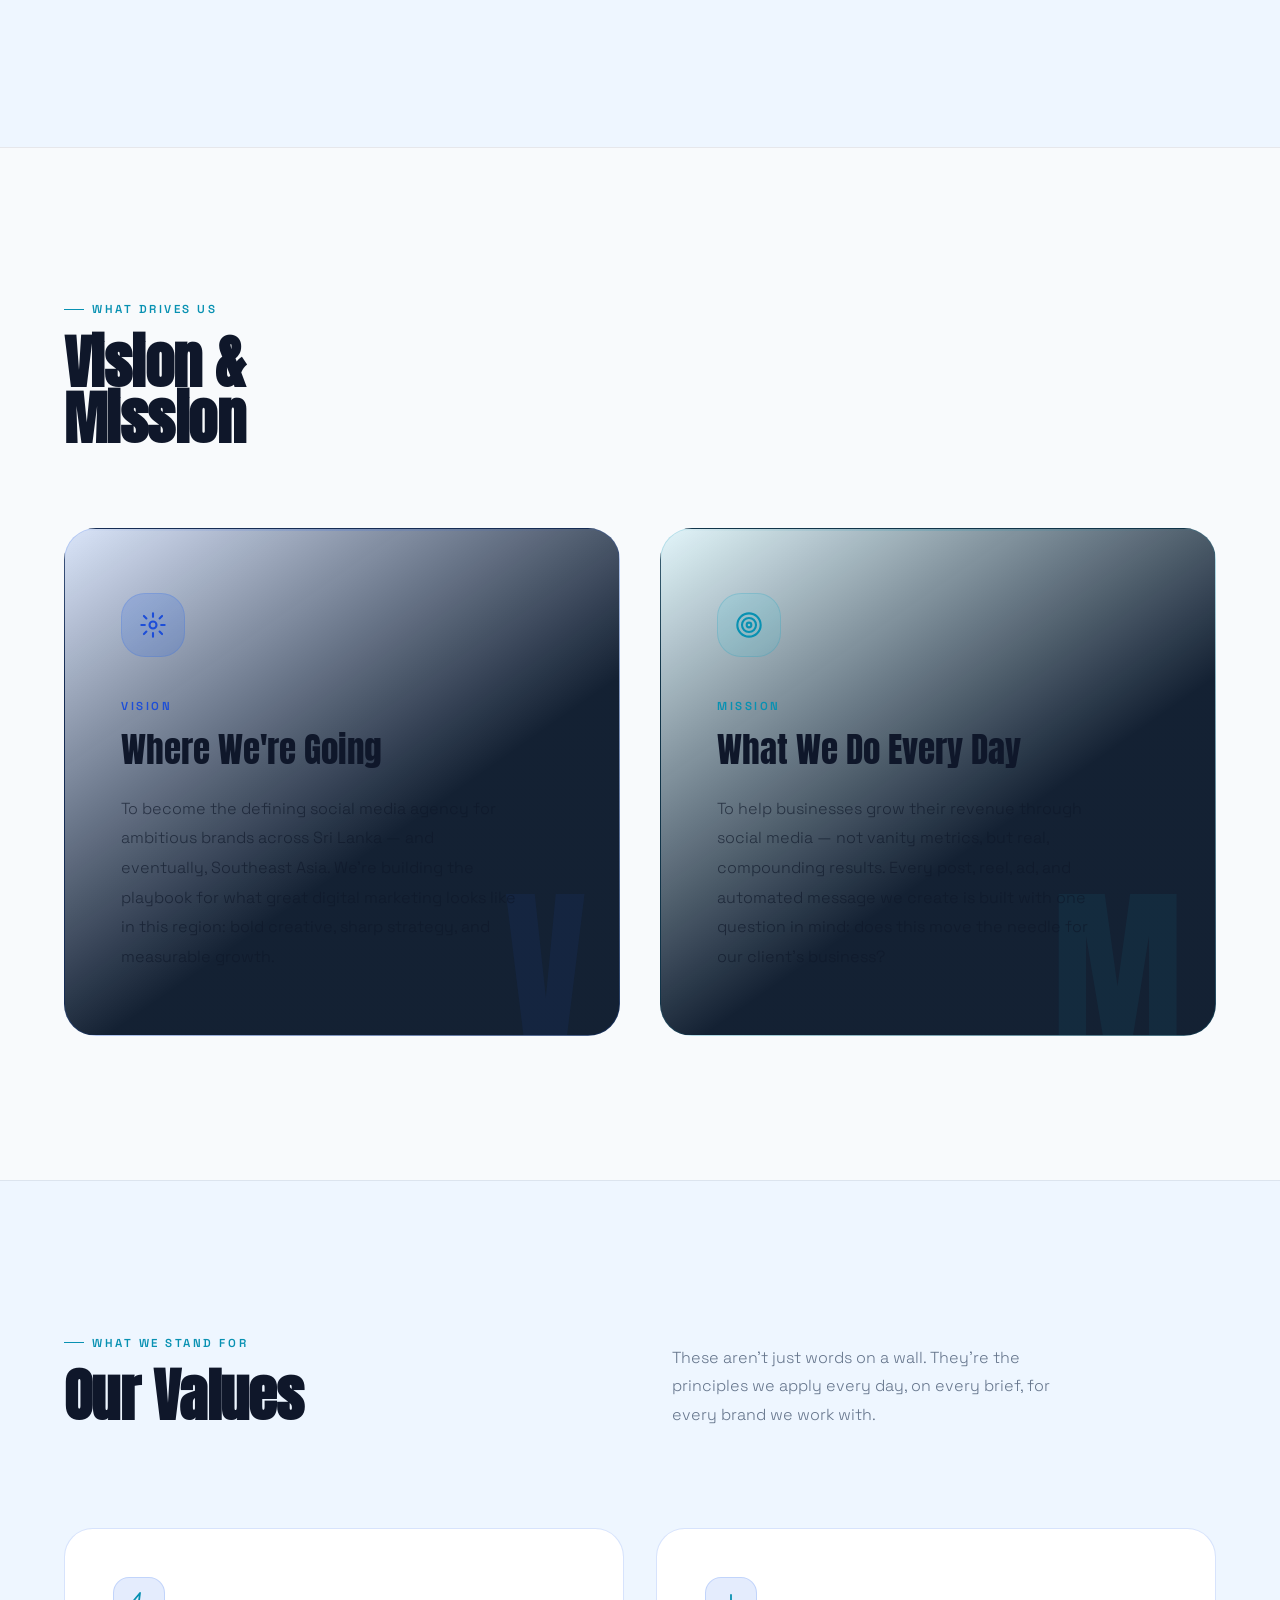
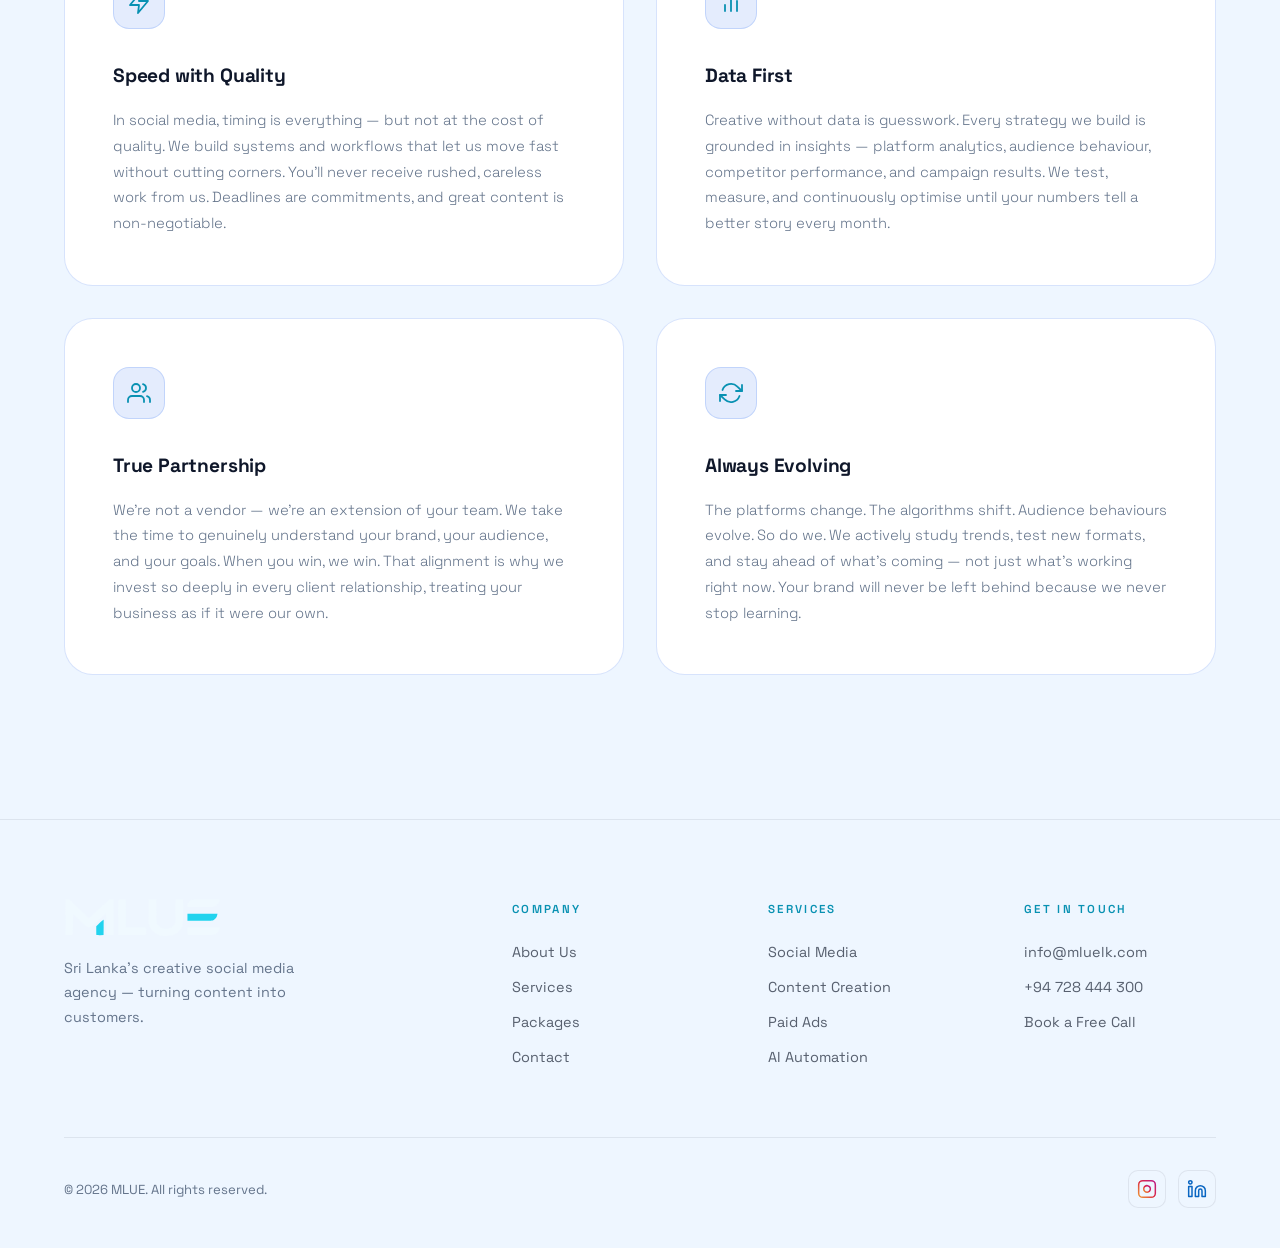
==== commit 4d5046b5: "Add files via upload" ====
--- a/about.html
+++ b/about.html
@@ -143,6 +143,7 @@
   content: ''; position: absolute; top: 0; left: 0; right: 0; bottom: 0;
   background: linear-gradient(135deg, rgba(37,99,235,0.05), rgba(34,211,238,0.03));
   opacity: 0; transition: opacity 0.35s; border-radius: inherit;
+  pointer-events: none;
 }
 .value-card:hover { transform: translateY(-6px); border-color: var(--border-cyan); box-shadow: 0 20px 60px rgba(34,211,238,0.08); }
 .value-card:hover::after { opacity: 1; }
--- a/shared.css
+++ b/shared.css
@@ -0,0 +1,259 @@
+/* ============================================================
+   MLUE SHARED STYLES — v2
+   Deep Blue Creative Agency Theme
+   ============================================================ */
+@import url('https://fonts.googleapis.com/css2?family=Anton&family=Space+Grotesk:wght@300;400;500;600;700&display=swap');
+
+/* ── RESET ───────────────────────────────────────────────── */
+*, *::before, *::after { box-sizing: border-box; margin: 0; padding: 0; }
+
+/* ── TOKENS ──────────────────────────────────────────────── */
+:root {
+  --navy-deep:   #020B18;
+  --navy:        #071528;
+  --navy-mid:    #0D2045;
+  --navy-card:   #0A1A35;
+  --blue:        #2563EB;
+  --blue-bright: #3B82F6;
+  --blue-glow:   rgba(37,99,235,0.35);
+  --cyan:        #22D3EE;
+  --cyan-dim:    rgba(34,211,238,0.12);
+  --cyan-glow:   rgba(34,211,238,0.4);
+  --white:       #F0F9FF;
+  --white-dim:   rgba(240,249,255,0.6);
+  --grey:        #64748B;
+  --border:      rgba(255,255,255,0.07);
+  --border-blue: rgba(37,99,235,0.3);
+  --border-cyan: rgba(34,211,238,0.25);
+  --shadow:      rgba(2,11,24,0.4);
+}
+[data-theme="light"] {
+  --navy-deep:   #F8FAFC;
+  --navy:        #EEF6FF;
+  --navy-mid:    #E2EEFF;
+  --navy-card:   #FFFFFF;
+  --blue:        #2563EB;
+  --blue-bright: #1D4ED8;
+  --blue-glow:   rgba(37,99,235,0.18);
+  --cyan:        #0891B2;
+  --cyan-dim:    rgba(8,145,178,0.10);
+  --cyan-glow:   rgba(8,145,178,0.18);
+  --white:       #0F172A;
+  --white-dim:   rgba(15,23,42,0.68);
+  --grey:        #64748B;
+  --border:      rgba(15,23,42,0.08);
+  --border-blue: rgba(37,99,235,0.18);
+  --border-cyan: rgba(8,145,178,0.18);
+  --shadow:      rgba(15,23,42,0.08);
+}
+
+/* ── BASE ────────────────────────────────────────────────── */
+html { scroll-behavior: smooth; }
+body {
+  background: var(--navy-deep);
+  color: var(--white);
+  font-family: 'Space Grotesk', sans-serif;
+  font-weight: 400;
+  line-height: 1.6;
+  overflow-x: hidden;
+  transition: background 0.3s, color 0.3s;
+}
+
+/* ── NAV ─────────────────────────────────────────────────── */
+nav {
+  position: fixed; top: 0; left: 0; right: 0; z-index: 100;
+  display: flex; align-items: center; justify-content: space-between;
+  padding: 1.2rem 5vw;
+  background: rgba(2,11,24,0.88);
+  backdrop-filter: blur(20px);
+  border-bottom: 1px solid var(--border);
+  transition: all 0.4s;
+}
+nav.scrolled { border-bottom-color: var(--border-blue); box-shadow: 0 4px 40px rgba(37,99,235,0.12); }
+.nav-logo { text-decoration: none; display: flex; align-items: center; }
+.logo-svg-wrap { height: 40px; width: auto; display: flex; align-items: center; }
+.logo-svg-wrap svg { height: 40px; width: auto; display: block; }
+.nav-links { display: flex; gap: 2.5rem; list-style: none; }
+.nav-links a {
+  color: var(--white-dim); text-decoration: none;
+  font-size: 0.875rem; font-weight: 500; letter-spacing: 0.04em;
+  text-transform: uppercase; transition: color 0.2s; position: relative;
+}
+.nav-links a::after {
+  content: ''; position: absolute; bottom: -4px; left: 0; right: 100%;
+  height: 1px; background: var(--cyan); transition: right 0.3s;
+}
+.nav-links a:hover { color: var(--white); }
+.nav-links a:hover::after, .nav-links a.active::after { right: 0; }
+.nav-links a.active { color: var(--cyan); }
+.nav-cta {
+  background: linear-gradient(135deg, var(--blue) 0%, #1D4ED8 100%);
+  color: var(--white) !important; padding: 0.6rem 1.6rem; border-radius: 3rem;
+  font-weight: 600 !important; font-size: 0.875rem;
+  text-decoration: none; transition: all 0.3s; box-shadow: 0 4px 20px var(--blue-glow);
+}
+.nav-cta::after { display: none !important; }
+.nav-cta:hover { transform: translateY(-2px); box-shadow: 0 8px 30px var(--blue-glow); }
+.nav-actions { display: flex; align-items: center; gap: 0.75rem; }
+.nav-burger {
+  display: none; background: none; border: 1px solid var(--border);
+  border-radius: 6px; padding: 0.4rem 0.6rem; cursor: pointer;
+  color: var(--white); font-size: 1.2rem;
+}
+.theme-toggle {
+  display: inline-flex; align-items: center; justify-content: center;
+  width: 44px; height: 44px; border-radius: 999px;
+  border: 1px solid var(--border); background: rgba(255,255,255,0.04);
+  color: var(--white); cursor: pointer; transition: all 0.3s;
+}
+.theme-toggle:hover { border-color: var(--cyan); color: var(--cyan); background: var(--cyan-dim); }
+
+/* ── BUTTONS ─────────────────────────────────────────────── */
+.btn-primary {
+  background: linear-gradient(135deg, var(--blue) 0%, #1D4ED8 100%);
+  color: var(--white); padding: 1rem 2.4rem; border-radius: 3rem;
+  text-decoration: none; font-weight: 600; font-size: 0.95rem;
+  transition: all 0.3s; display: inline-flex; align-items: center; gap: 0.5rem;
+  box-shadow: 0 4px 24px var(--blue-glow);
+}
+.btn-primary:hover { transform: translateY(-3px); box-shadow: 0 12px 40px var(--blue-glow); }
+.btn-secondary {
+  color: var(--white); padding: 1rem 2.4rem; border: 1px solid var(--border-blue);
+  border-radius: 3rem; text-decoration: none; font-weight: 500; font-size: 0.95rem;
+  transition: all 0.3s; display: inline-flex; align-items: center; gap: 0.5rem;
+  background: transparent;
+}
+.btn-secondary:hover { border-color: var(--cyan); color: var(--cyan); transform: translateY(-3px); }
+
+/* ── SECTION TYPOGRAPHY ──────────────────────────────────── */
+.section-label {
+  font-size: 0.72rem; letter-spacing: 0.22em; text-transform: uppercase;
+  color: var(--cyan); font-weight: 600; margin-bottom: 1rem;
+  display: inline-flex; align-items: center; gap: 0.5rem;
+}
+.section-label::before { content: ''; width: 20px; height: 1px; background: var(--cyan); display: block; }
+.section-title {
+  font-family: 'Anton', sans-serif;
+  font-size: clamp(2.4rem, 4.5vw, 4.5rem);
+  line-height: 0.98; letter-spacing: -0.01em; margin-bottom: 1.5rem;
+}
+.section-sub { color: var(--grey); font-size: 1.05rem; font-weight: 300; max-width: 560px; line-height: 1.8; }
+
+/* ── PAGE HERO (inner pages) ─────────────────────────────── */
+.page-hero-bg {
+  position: absolute; inset: 0;
+  background-image: linear-gradient(var(--border) 1px, transparent 1px),
+    linear-gradient(90deg, var(--border) 1px, transparent 1px);
+  background-size: 60px 60px;
+  mask-image: radial-gradient(ellipse 90% 100% at 50% 100%, black 30%, transparent 80%);
+  z-index: 0;
+}
+.page-kicker {
+  font-size: 0.72rem; letter-spacing: 0.22em; text-transform: uppercase;
+  color: var(--cyan); font-weight: 600; margin-bottom: 1rem;
+  display: inline-flex; align-items: center; gap: 0.5rem;
+  opacity: 0; animation: fadeUp 0.7s 0.2s forwards;
+}
+.page-kicker::before { content: ''; width: 20px; height: 1px; background: var(--cyan); display: block; }
+.page-title {
+  font-family: 'Anton', sans-serif;
+  font-size: clamp(4rem, 10vw, 9rem);
+  line-height: 1.0; letter-spacing: 0.0em;
+  opacity: 0; animation: fadeUp 0.8s 0.35s forwards;
+}
+.page-title .cyan { color: var(--cyan); }
+
+/* ── TICKER ──────────────────────────────────────────────── */
+.ticker-wrap {
+  background: linear-gradient(90deg, var(--blue) 0%, #1D4ED8 50%, var(--blue) 100%);
+  padding: 0.9rem 0; overflow: hidden; white-space: nowrap;
+  border-top: 1px solid rgba(255,255,255,0.1);
+  border-bottom: 1px solid rgba(255,255,255,0.1);
+}
+.ticker-inner { display: inline-flex; animation: ticker 30s linear infinite; }
+.ticker-inner span {
+  font-family: 'Anton', sans-serif; font-size: 0.9rem; letter-spacing: 0.12em;
+  text-transform: uppercase; padding: 0 2.5rem; color: rgba(255,255,255,0.9);
+}
+.ticker-inner span.dot { color: rgba(255,255,255,0.3); padding: 0; }
+
+/* ── SCROLL REVEAL ───────────────────────────────────────── */
+.reveal { opacity: 0; transform: translateY(32px); transition: opacity 0.75s ease, transform 0.75s ease; }
+.reveal.visible { opacity: 1; transform: translateY(0); }
+.reveal-delay-1 { transition-delay: 0.1s; }
+.reveal-delay-2 { transition-delay: 0.2s; }
+.reveal-delay-3 { transition-delay: 0.3s; }
+.reveal-delay-4 { transition-delay: 0.4s; }
+.reveal-left { opacity: 0; transform: translateX(-32px); transition: opacity 0.75s ease, transform 0.75s ease; }
+.reveal-left.visible { opacity: 1; transform: translateX(0); }
+.reveal-right { opacity: 0; transform: translateX(32px); transition: opacity 0.75s ease, transform 0.75s ease; }
+.reveal-right.visible { opacity: 1; transform: translateX(0); }
+
+/* ── CURSOR GLOW (shared utility) ────────────────────────── */
+.cursor-glow-canvas {
+  position: absolute; inset: 0; z-index: 1; pointer-events: none;
+}
+
+/* ── FOOTER ──────────────────────────────────────────────── */
+footer {
+  padding: 5rem 5vw 2.5rem;
+  border-top: 1px solid var(--border);
+  background: var(--navy);
+}
+.footer-grid {
+  display: grid; grid-template-columns: 2fr 1fr 1fr 1fr;
+  gap: 4rem; margin-bottom: 3.5rem;
+}
+.footer-brand p {
+  color: var(--grey); font-size: 0.9rem; line-height: 1.7;
+  margin-top: 1.2rem; max-width: 280px;
+}
+.footer-col h4 {
+  font-size: 0.72rem; letter-spacing: 0.2em; text-transform: uppercase;
+  color: var(--cyan); font-weight: 600; margin-bottom: 1.4rem;
+}
+.footer-col a {
+  display: block; color: var(--white-dim); text-decoration: none;
+  font-size: 0.9rem; margin-bottom: 0.75rem; transition: color 0.2s;
+}
+.footer-col a:hover { color: var(--white); }
+.footer-bottom {
+  display: flex; justify-content: space-between; align-items: center;
+  padding-top: 2rem; border-top: 1px solid var(--border);
+}
+.footer-copy { color: var(--grey); font-size: 0.82rem; }
+.footer-social { display: flex; gap: 0.75rem; align-items: center; }
+.footer-social a {
+  width: 38px; height: 38px; border-radius: 10px;
+  display: flex; align-items: center; justify-content: center;
+  background: rgba(255,255,255,0.04); border: 1px solid var(--border);
+  text-decoration: none; transition: all 0.3s; overflow: hidden;
+}
+.footer-social a:hover { border-color: var(--border-cyan); background: rgba(34,211,238,0.08); transform: translateY(-2px); }
+.footer-social img { width: 22px; height: 22px; object-fit: contain; display: block; border-radius: 4px; }
+
+/* ── KEYFRAMES ───────────────────────────────────────────── */
+@keyframes ticker { 0% { transform: translateX(0); } 100% { transform: translateX(-50%); } }
+@keyframes fadeUp { to { opacity: 1; transform: translateY(0); } }
+@keyframes fadeIn { to { opacity: 1; } }
+@keyframes pulse { 0%,100% { opacity:1; transform:scale(1); } 50% { opacity:0.6; transform:scale(1.06); } }
+@keyframes float { 0%,100% { transform:translateY(0); } 50% { transform:translateY(-12px); } }
+@keyframes glowPulse { 0%,100% { box-shadow:0 0 20px var(--cyan-glow); } 50% { box-shadow:0 0 50px var(--cyan-glow),0 0 80px rgba(34,211,238,0.2); } }
+@keyframes scrollBounce { 0%,100% { transform:translateY(0); opacity:1; } 70% { transform:translateY(10px); opacity:0; } }
+
+/* ── MOBILE ──────────────────────────────────────────────── */
+@media (max-width: 768px) {
+  .nav-links {
+    display: none; position: absolute; top: 76px; left: 0; right: 0;
+    flex-direction: column; gap: 1rem; padding: 1.5rem 5vw;
+    background: rgba(2,11,24,0.97); backdrop-filter: blur(20px);
+    border-bottom: 1px solid var(--border);
+  }
+  .nav-links.open { display: flex; }
+  .nav-burger { display: block; }
+  .nav-actions { gap: 0.5rem; }
+  .theme-toggle { width: 40px; height: 40px; }
+  .footer-grid { grid-template-columns: 1fr; gap: 2.5rem; }
+  .footer-bottom { flex-direction: column; gap: 1.2rem; text-align: center; }
+  .page-title { font-size: clamp(3rem, 12vw, 6rem); line-height: 1.05; }
+}
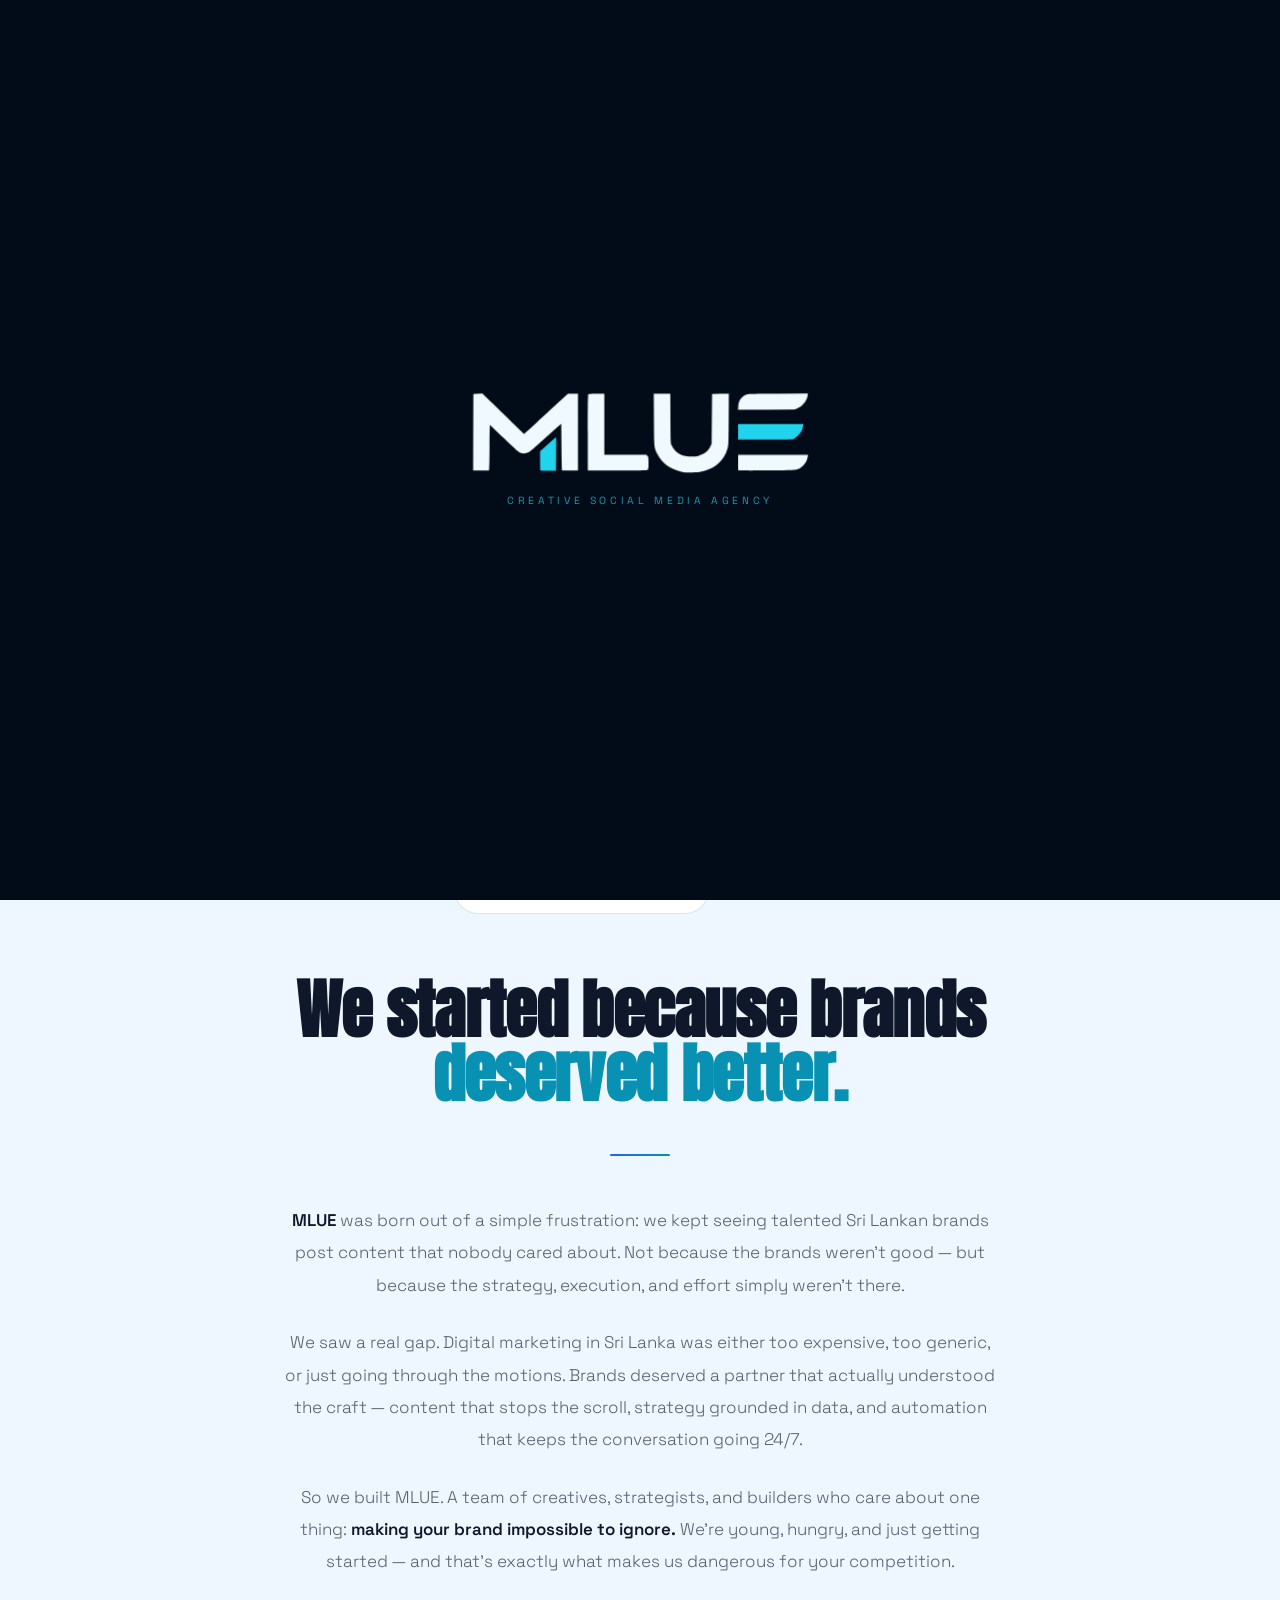
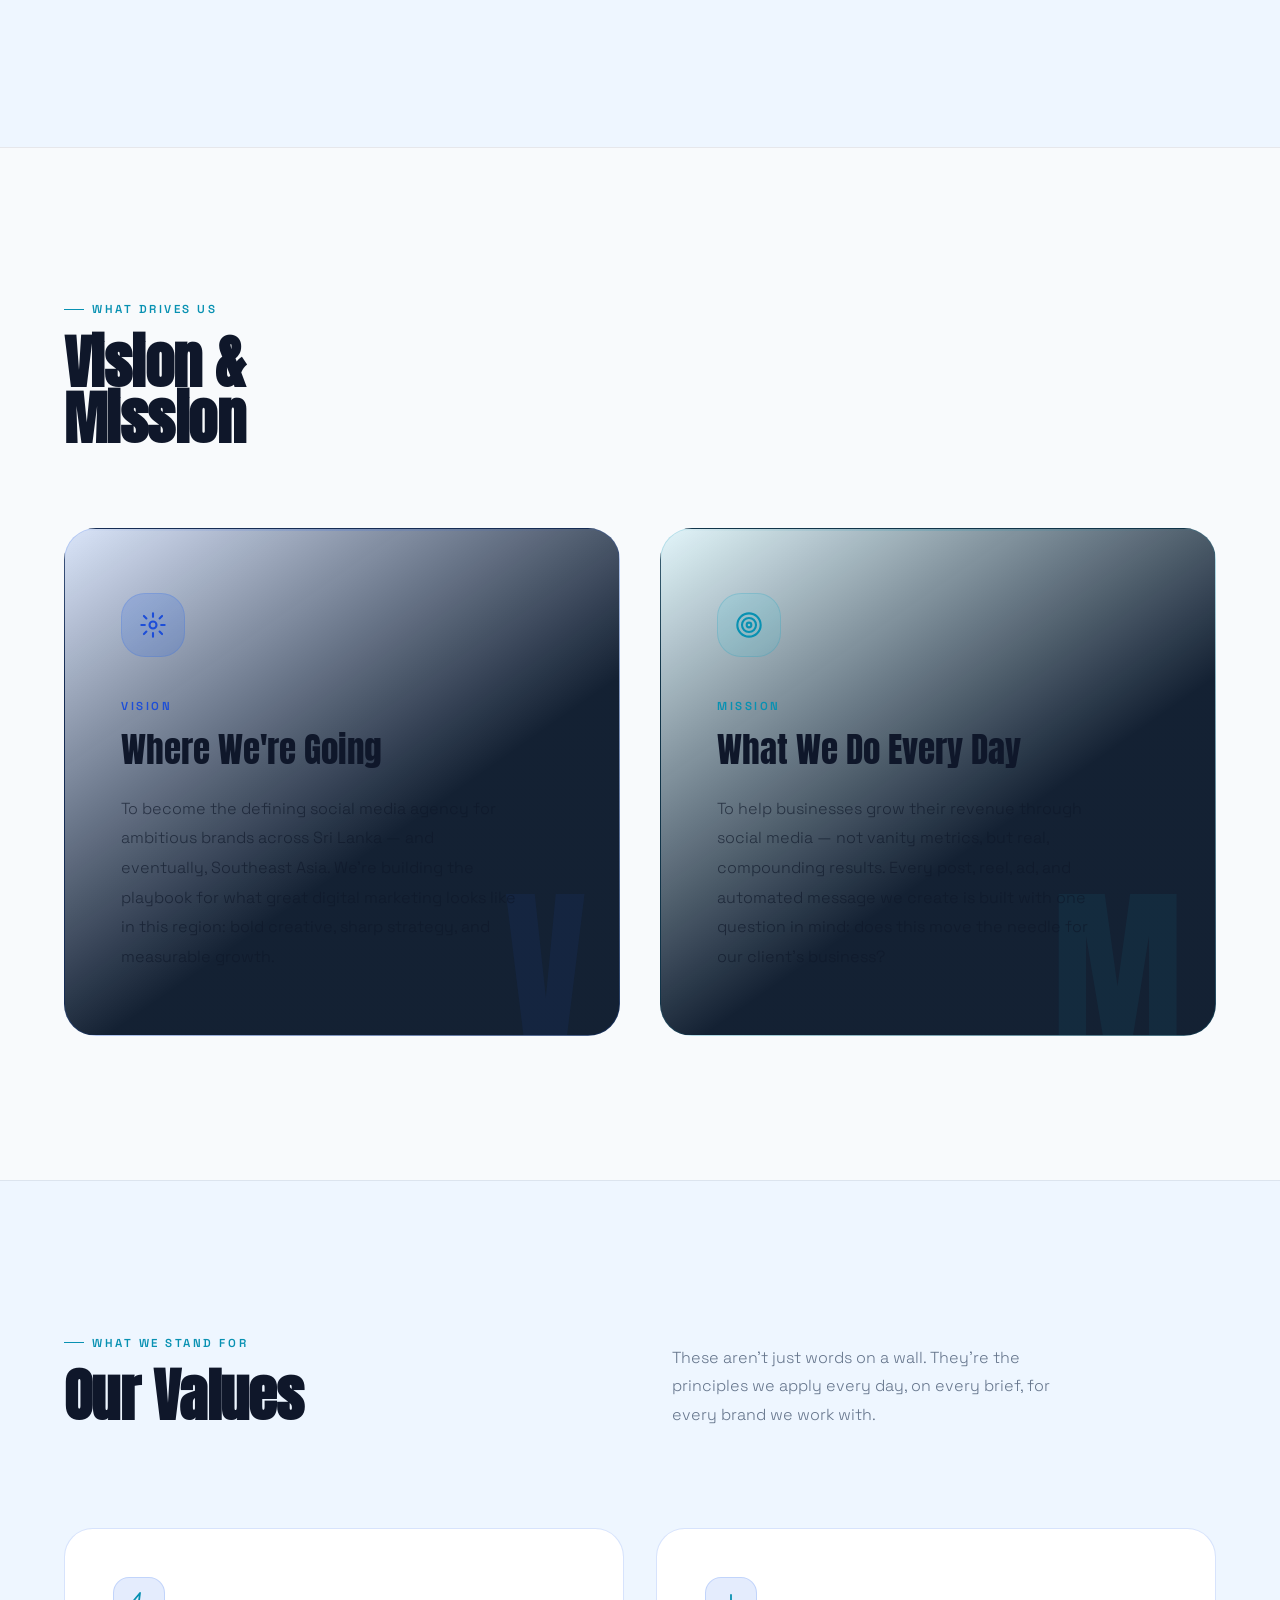
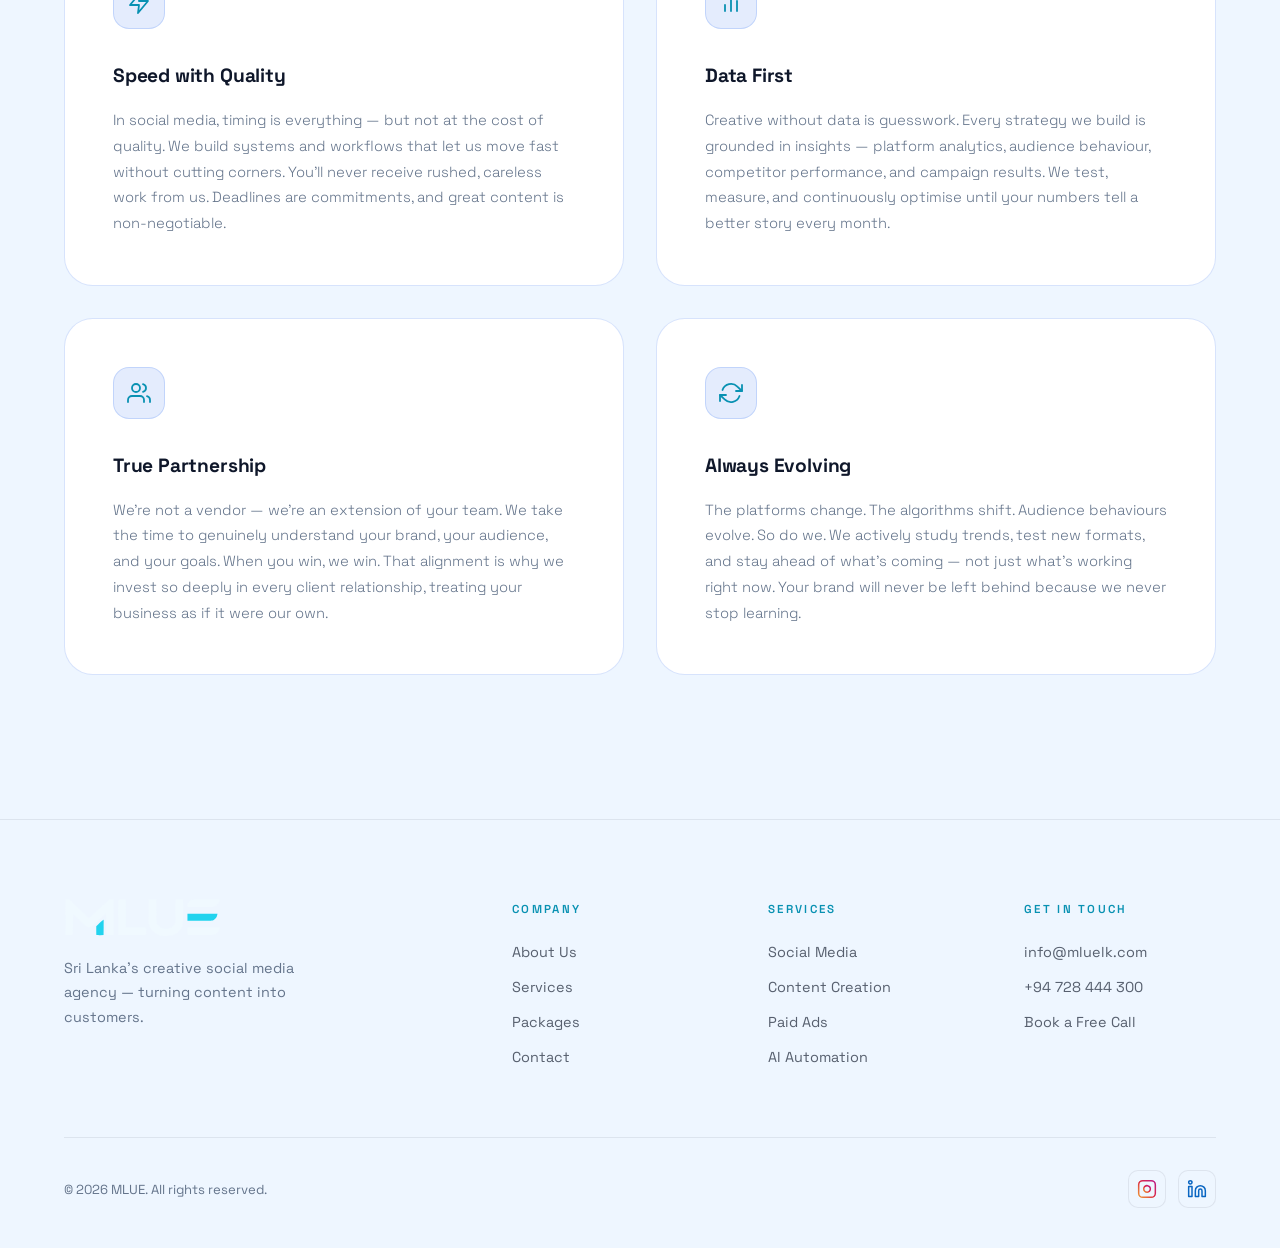
==== commit 9a9301fe: "Add files via upload" ====
--- a/about.html
+++ b/about.html
@@ -176,6 +176,21 @@
 </style>
 </head>
 <body>
+<!-- MLUE INTRO LOADER -->
+<div id="mlue-loader">
+  <div class="loader-stage" id="loaderStage">
+    <svg class="loader-logo" id="loaderSvg" xmlns="http://www.w3.org/2000/svg" viewBox="88 468 634 162">
+      <path class="from-left"  fill="#F0F9FF" d="M 483.695312 620.753906 C 461.484375 616.179688 445.511719 604.699219 437.359375 587.480469 C 431.121094 574.417969 431.285156 576.332031 430.953125 522.84375 L 430.703125 474.761719 L 461.484375 474.761719 L 461.734375 520.761719 C 461.980469 564.105469 462.148438 566.933594 463.644531 570.675781 C 467.304688 579.578125 474.460938 586.398438 483.363281 589.5625 C 490.683594 592.140625 506.65625 592.804688 513.5625 590.808594 C 525.207031 587.480469 532.113281 582.070312 536.355469 573.007812 L 538.519531 568.347656 L 538.933594 521.757812 L 539.347656 475.171875 L 554.988281 474.921875 L 570.628906 474.757812 L 570.382812 522.757812 C 570.050781 569.675781 570.050781 571.003906 568.21875 576.914062 C 561.644531 598.625 547.503906 612.1875 524.292969 619.171875 C 517.808594 621.085938 515.144531 621.417969 503.164062 621.667969 C 493.597656 621.835938 487.6875 621.585938 483.699219 620.753906 Z"/>
+      <path class="from-left"  fill="#F0F9FF" d="M 108.175781 618.011719 L 93.867188 617.84375 L 94.03125 546.46875 L 94.28125 475.175781 L 102.683594 474.925781 L 111.003906 474.679688 L 126.808594 489.902344 C 135.460938 498.21875 152.933594 515.109375 165.574219 527.421875 L 188.703125 549.796875 L 190.949219 547.964844 C 192.277344 546.96875 201.84375 538.230469 212.410156 528.5 C 222.890625 518.765625 240.359375 502.628906 251.09375 492.726562 L 270.644531 474.761719 L 289.363281 474.761719 L 289.363281 617.84375 L 274.804688 617.84375 C 266.820312 617.84375 259.996094 617.925781 259.664062 618.09375 C 259.25 618.175781 258.832031 598.542969 258.582031 574.417969 L 258.167969 530.660156 L 240.699219 546.46875 C 206.59375 577.414062 199.9375 583.15625 196.609375 584.652344 C 192.199219 586.648438 185.128906 586.648438 180.554688 584.570312 C 178.222656 583.492188 168.742188 574.921875 151.355469 557.949219 C 137.210938 544.222656 125.398438 532.992188 125.148438 532.992188 C 124.902344 532.992188 124.570312 552.125 124.484375 575.585938 C 124.316406 603.203125 123.902344 618.175781 123.402344 618.175781 C 122.988281 618.257812 116.082031 618.175781 108.179688 618.011719 Z"/>
+      <path class="from-left"  fill="#F0F9FF" d="M 307.996094 617.929688 C 307.832031 617.761719 307.664062 585.902344 307.664062 547.132812 C 307.664062 493.480469 307.910156 476.507812 308.664062 475.757812 C 309.328125 475.09375 313.988281 474.761719 324.050781 474.761719 L 338.445312 474.761719 L 338.445312 588.730469 L 416.726562 588.730469 L 418.722656 590.808594 C 420.71875 592.71875 420.800781 593.21875 420.800781 603.953125 C 420.800781 613.601562 420.632812 615.265625 419.300781 616.429688 C 417.972656 617.597656 412.066406 617.761719 363.066406 618.011719 C 332.953125 618.175781 308.160156 618.09375 307.992188 617.929688 Z"/>
+      <path class="from-right" fill="#F0F9FF" d="M 588.347656 617.929688 C 588.179688 617.761719 588.015625 611.109375 588.015625 603.121094 L 588.015625 588.730469 L 718.371094 588.730469 L 717.625 593.054688 C 716.125 601.042969 711.300781 608.445312 704.644531 612.855469 C 697.160156 617.847656 697.324219 617.761719 640.589844 618.015625 C 612.054688 618.179688 588.511719 618.097656 588.347656 617.933594 Z"/>
+      <path class="from-right" fill="#F0F9FF" d="M 588.179688 498.300781 C 588.761719 488.320312 593.585938 481 602.15625 476.925781 C 605.820312 475.179688 606.898438 475.179688 661.972656 474.925781 L 718.042969 474.679688 L 717.542969 478.507812 C 716.210938 487.824219 707.476562 498.558594 697.992188 502.382812 L 693.25 504.292969 L 640.507812 504.542969 L 587.765625 504.789062 Z"/>
+      <path class="from-left"  fill="#22D3EE" d="M 219.234375 618.175781 C 218.902344 617.84375 218.652344 609.609375 218.652344 599.957031 L 218.652344 582.324219 L 227.136719 574.503906 C 241.863281 560.859375 247.101562 556.285156 248.101562 556.285156 C 248.765625 556.285156 248.933594 564.601562 248.601562 587.230469 L 248.1875 618.261719 L 233.960938 618.511719 C 226.222656 618.589844 219.570312 618.429688 219.238281 618.175781 Z"/>
+      <path class="from-right" fill="#22D3EE" d="M 588.015625 545.882812 L 588.015625 531.328125 L 709.636719 531.328125 L 709.058594 535.320312 C 708.808594 537.484375 707.644531 541.226562 706.480469 543.722656 C 703.816406 549.546875 695.332031 557.949219 690.503906 559.445312 C 687.925781 560.195312 674.699219 560.445312 637.511719 560.445312 L 588.015625 560.445312 Z"/>
+    </svg>
+    <div class="loader-tagline">Creative Social Media Agency</div>
+  </div>
+</div>
 
 <!-- NAV -->
 <nav id="main-nav">
@@ -472,5 +487,73 @@
   })();
 })();
 </script>
+<script>
+/* ── MLUE INTRO LOADER ─────────────────────────────────────
+   First-visit only (sessionStorage). Logo letters sweep in
+   from left/right, then the assembled logo docks into the
+   navbar logo position. Pure measurement + CSS transform —
+   no animationend dependency, cannot get stuck.
+───────────────────────────────────────────────────────────*/
+(function () {
+  var loader = document.getElementById('mlue-loader');
+  if (!loader) return;
+
+  if (sessionStorage.getItem('mlue_seen')) {
+    loader.classList.add('skip');
+    return;
+  }
+  sessionStorage.setItem('mlue_seen', '1');
+  document.body.style.overflow = 'hidden';
+
+  var stage = document.getElementById('loaderStage');
+  var navLogo = document.querySelector('.nav-logo .logo-svg-wrap svg');
+
+  // Total time for all letter paths to finish sweeping in (last delay 0.5s + duration 0.7s)
+  var SWEEP_DONE = 1250;
+  // Hold the assembled logo on screen briefly before docking
+  var DOCK_AT = 1700;
+  // Remove loader after dock transition completes
+  var REMOVE_AT = 2550;
+
+  setTimeout(function () {
+    try {
+      if (stage && navLogo) {
+        var stageRect = stage.getBoundingClientRect();
+        var navRect = navLogo.getBoundingClientRect();
+
+        // Scale: target nav logo height vs current loader logo height
+        var scale = navRect.height / stageRect.height;
+
+        // Center points
+        var stageCenterX = stageRect.left + stageRect.width / 2;
+        var stageCenterY = stageRect.top + stageRect.height / 2;
+        var navCenterX = navRect.left + navRect.width / 2;
+        var navCenterY = navRect.top + navRect.height / 2;
+
+        var tx = navCenterX - stageCenterX;
+        var ty = navCenterY - stageCenterY;
+
+        stage.style.setProperty('--tx', tx + 'px');
+        stage.style.setProperty('--ty', ty + 'px');
+        stage.style.setProperty('--ts', scale);
+        stage.classList.add('dock');
+      }
+    } catch (e) {
+      // If measurement fails for any reason, just fall through to fade-out below
+    }
+  }, DOCK_AT);
+
+  setTimeout(function () {
+    loader.classList.add('loader-done');
+    document.body.style.overflow = '';
+  }, REMOVE_AT);
+
+  // Hard safety net: no matter what, loader is force-removed from the DOM
+  setTimeout(function () {
+    if (loader && loader.parentNode) loader.remove();
+    document.body.style.overflow = '';
+  }, REMOVE_AT + 600);
+})();
+</script>
 </body>
 </html>
--- a/shared.css
+++ b/shared.css
@@ -257,3 +257,83 @@
   .footer-bottom { flex-direction: column; gap: 1.2rem; text-align: center; }
   .page-title { font-size: clamp(3rem, 12vw, 6rem); line-height: 1.05; }
 }
+
+
+/* ── INTRO LOADER ──────────────────────────────────── */
+#mlue-loader {
+  position: fixed; inset: 0; z-index: 99999;
+  background: #020B18;
+  display: flex; align-items: center; justify-content: center;
+  pointer-events: none;
+}
+#mlue-loader.skip { display: none; }
+#mlue-loader.loader-done {
+  animation: loaderFadeOut 0.4s ease forwards;
+}
+@keyframes loaderFadeOut {
+  to { opacity: 0; visibility: hidden; }
+}
+
+.loader-stage {
+  display: flex; align-items: center; justify-content: center;
+  flex-direction: column; gap: 1rem;
+  transition: transform 0.7s cubic-bezier(0.65, 0, 0.35, 1);
+}
+/* JS adds this class + sets --tx/--ty/--ts custom props to shrink/move into navbar */
+.loader-stage.dock {
+  transform: translate(var(--tx), var(--ty)) scale(var(--ts));
+}
+
+.loader-logo {
+  width: clamp(170px, 32vw, 340px);
+  height: auto;
+  display: block;
+  overflow: visible;
+}
+
+/* Each letter-group path starts opacity 0, offset left or right, and converges to center */
+.loader-logo path {
+  opacity: 0;
+  animation-duration: 0.7s;
+  animation-timing-function: cubic-bezier(0.22, 1, 0.36, 1);
+  animation-fill-mode: forwards;
+}
+.loader-logo path.from-left  { animation-name: sweepInLeft; }
+.loader-logo path.from-right { animation-name: sweepInRight; }
+
+@keyframes sweepInLeft {
+  0%   { opacity: 0; transform: translateX(-90px); }
+  60%  { opacity: 1; }
+  100% { opacity: 1; transform: translateX(0); }
+}
+@keyframes sweepInRight {
+  0%   { opacity: 0; transform: translateX(90px); }
+  60%  { opacity: 1; }
+  100% { opacity: 1; transform: translateX(0); }
+}
+
+/* Staggered entry: left-side letters land first sweeping right→center,
+   right-side letters land sweeping left→center, meeting in the middle */
+.loader-logo path:nth-child(1) { animation-delay: 0.10s; }
+.loader-logo path:nth-child(2) { animation-delay: 0.10s; }
+.loader-logo path:nth-child(3) { animation-delay: 0.30s; }
+.loader-logo path:nth-child(4) { animation-delay: 0.30s; }
+.loader-logo path:nth-child(5) { animation-delay: 0.50s; }
+.loader-logo path:nth-child(6) { animation-delay: 0.50s; }
+.loader-logo path:nth-child(7) { animation-delay: 0.50s; }
+
+.loader-tagline {
+  font-family: 'Space Grotesk', sans-serif;
+  font-size: 0.65rem;
+  letter-spacing: 0.35em;
+  text-transform: uppercase;
+  color: rgba(34,211,238,0.7);
+  opacity: 0;
+  animation: taglineIn 0.5s ease 1.25s forwards;
+  transition: opacity 0.25s ease;
+}
+.loader-stage.dock .loader-tagline { opacity: 0 !important; }
+@keyframes taglineIn {
+  from { opacity: 0; transform: translateY(8px); }
+  to   { opacity: 1; transform: translateY(0); }
+}
